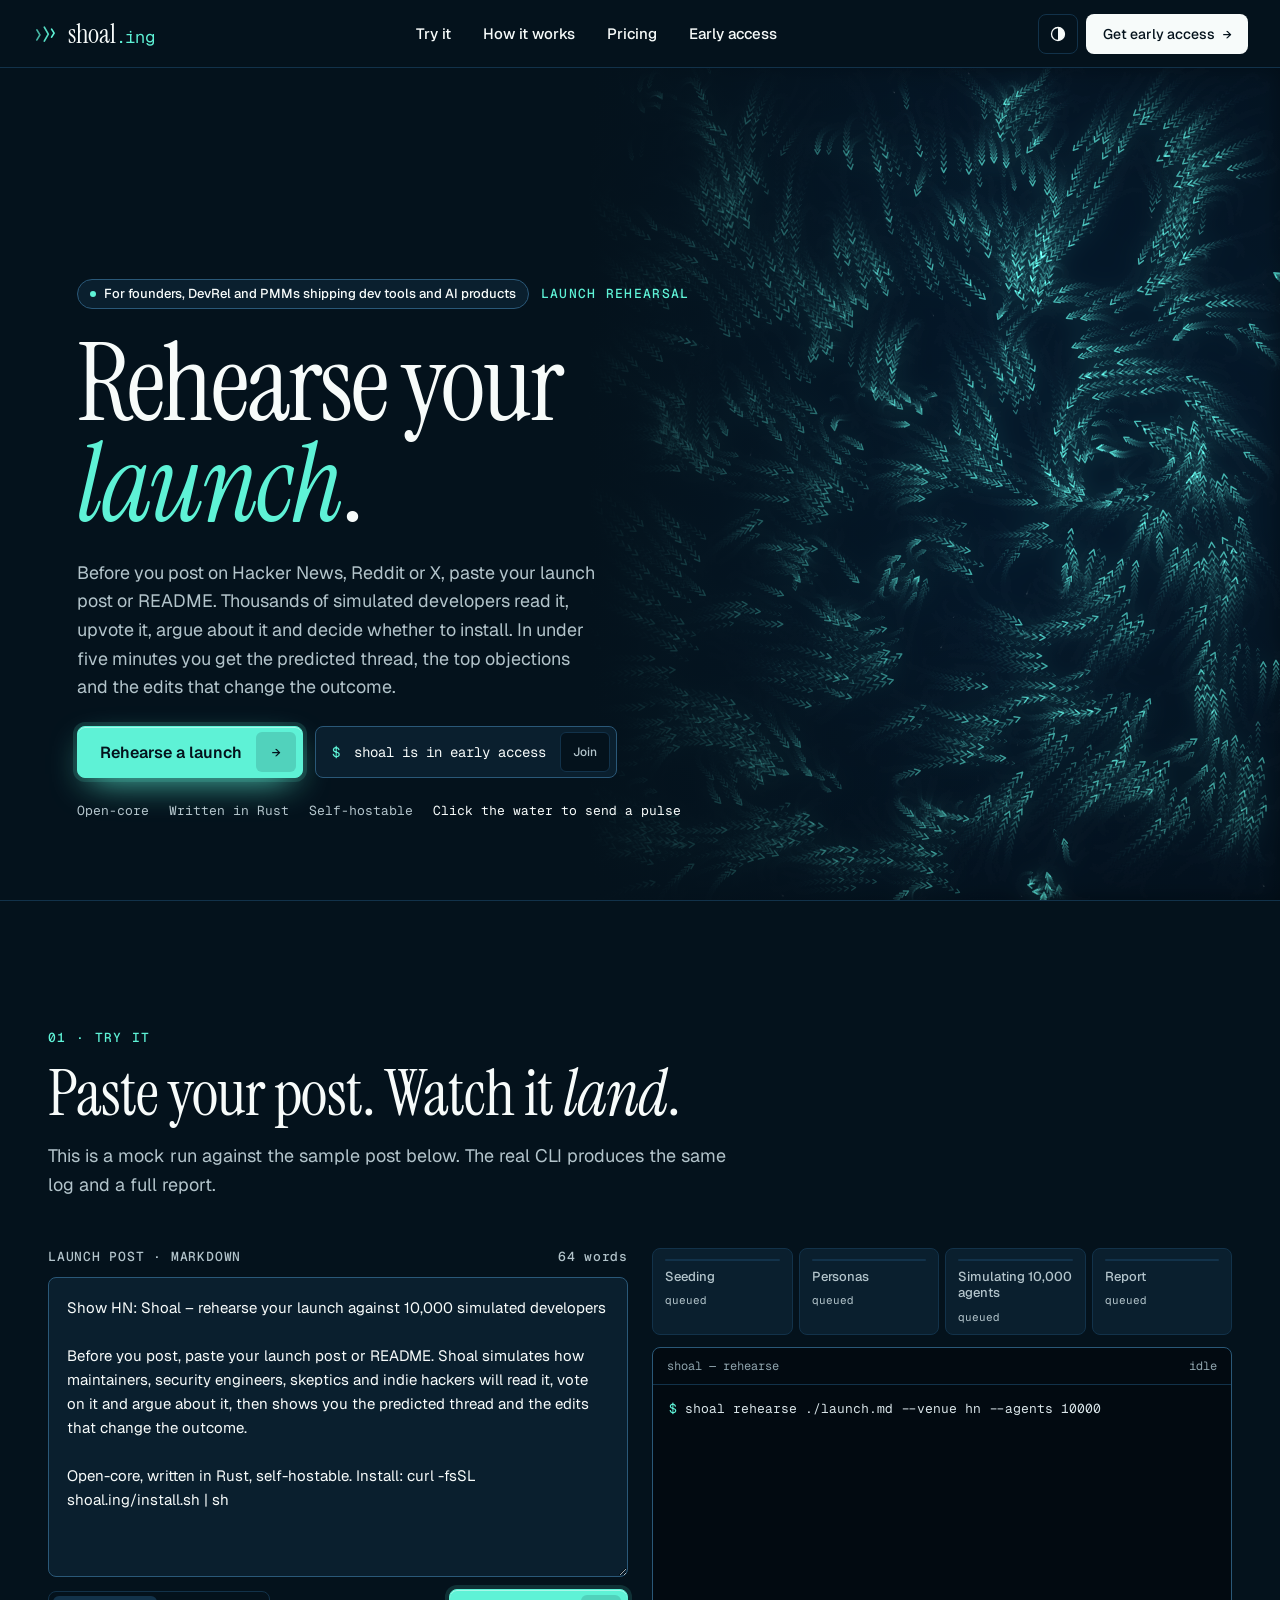
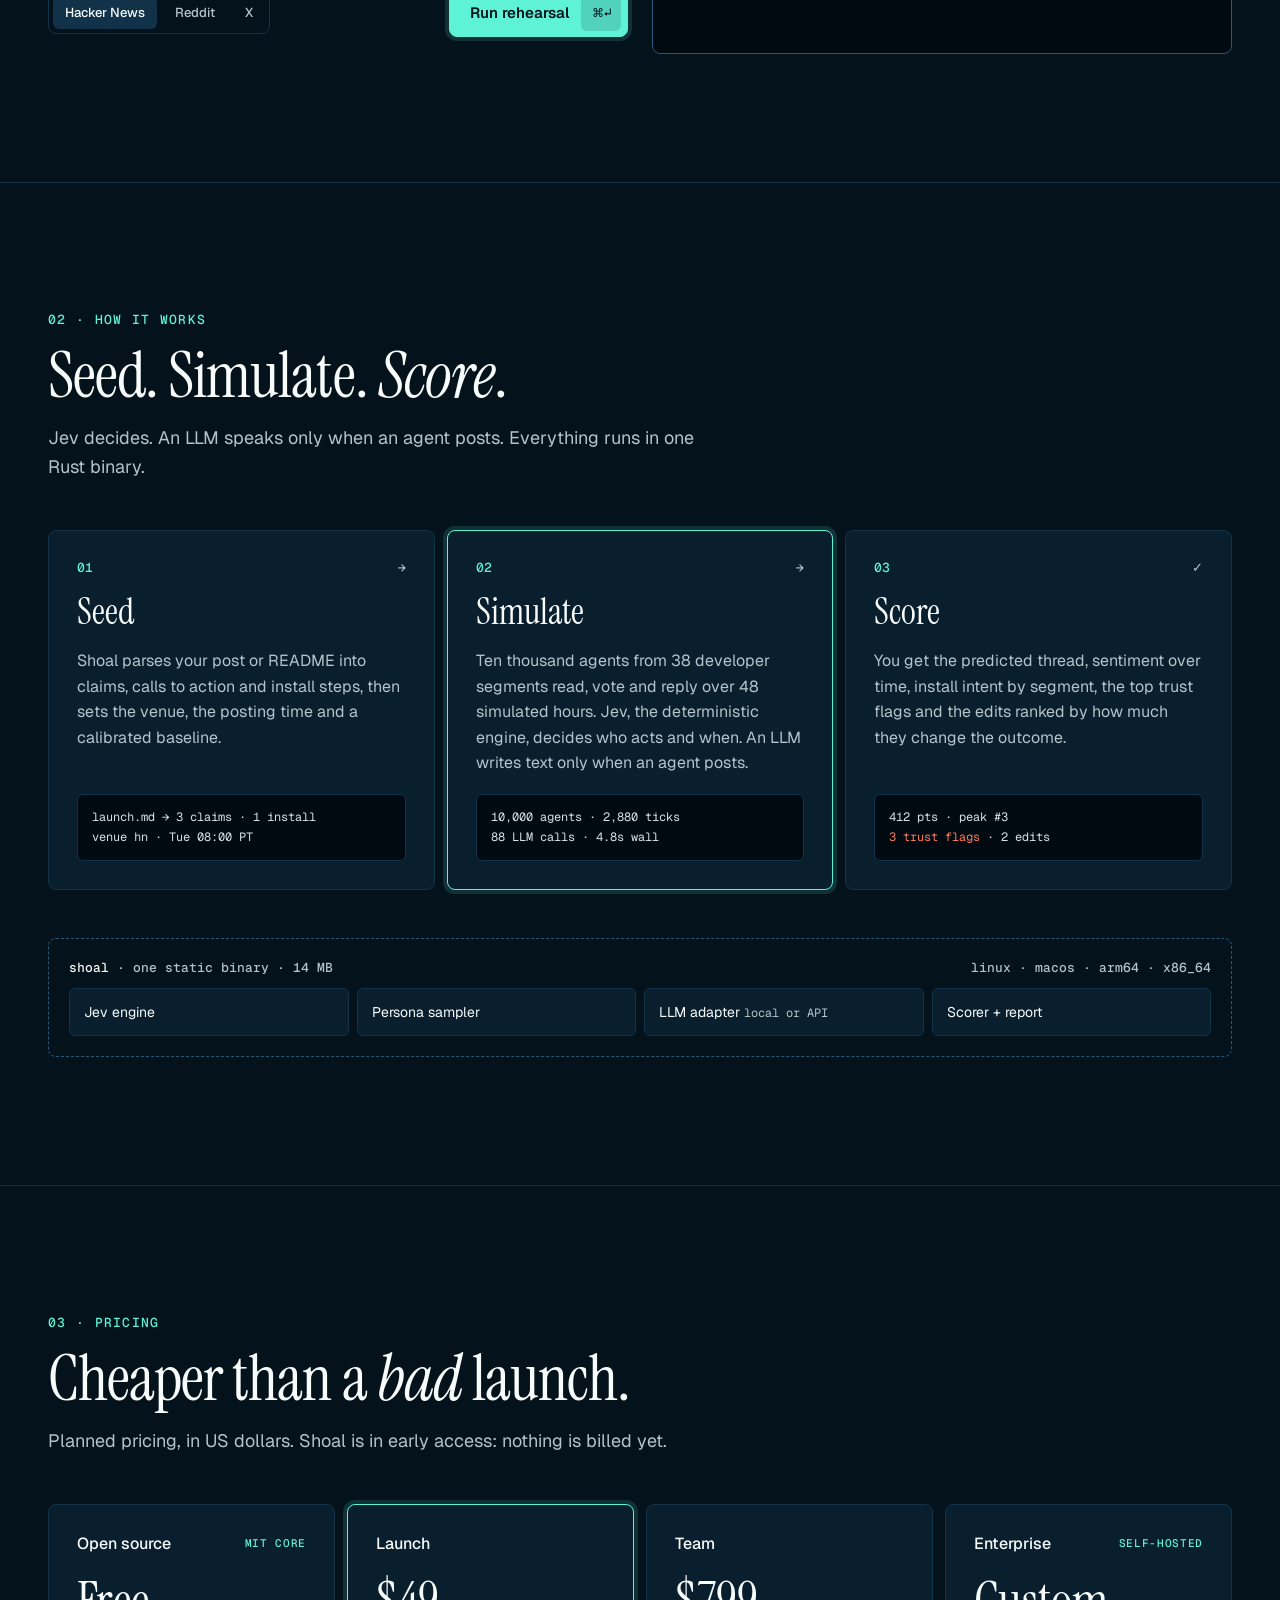
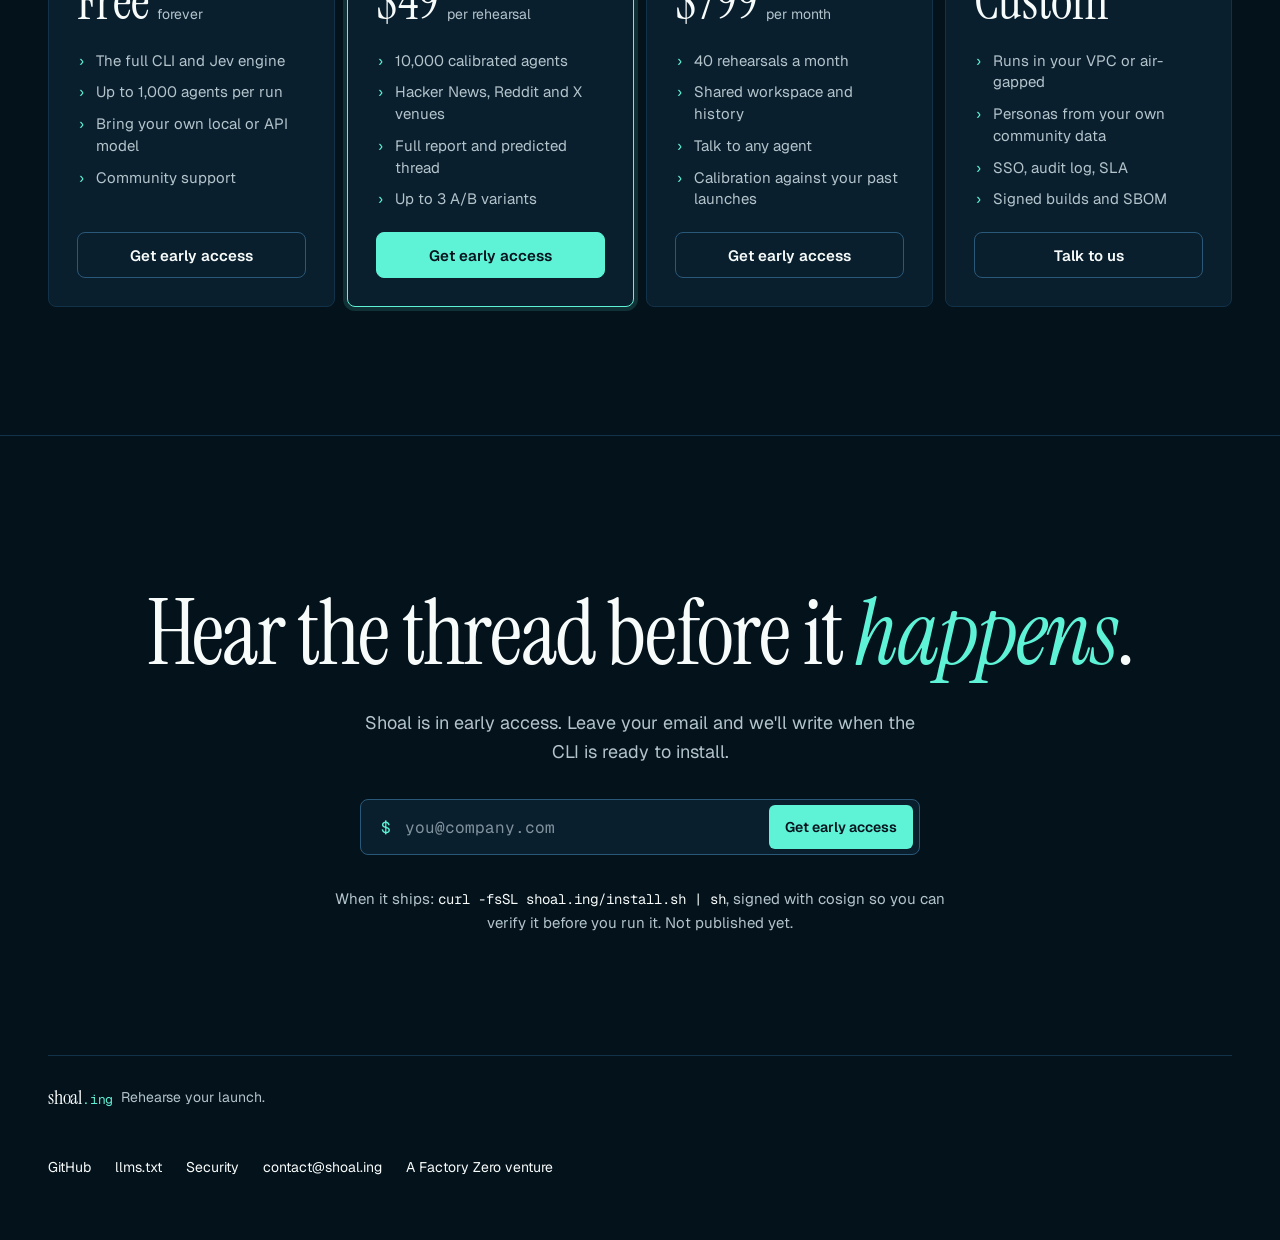
==== index.html @ 8151da30 "shoal.ing landing site from Claude Design Static port of "Shoal Landing.dc.html": the canvas shoal h" ====
<!DOCTYPE html>
<html lang="en" class="no-js">
<head>
<meta charset="utf-8">
<meta name="viewport" content="width=device-width, initial-scale=1">

<title>Shoal · Rehearse your launch</title>
<meta name="description" content="Before you post on Hacker News, Reddit or X, paste your launch post or README. Thousands of simulated developers read it, vote on it and argue about it. You get the predicted thread, the top objections and the edits that change the outcome. Open-core, written in Rust, self-hostable. In early access.">
<link rel="canonical" href="https://shoal.ing/">
<meta name="robots" content="index, follow, max-image-preview:large, max-snippet:-1, max-video-preview:-1">
<meta name="theme-color" content="#04121C">
<meta name="color-scheme" content="dark light">

<meta property="og:type" content="website">
<meta property="og:site_name" content="Shoal">
<meta property="og:locale" content="en_US">
<meta property="og:url" content="https://shoal.ing/">
<meta property="og:title" content="Shoal · Rehearse your launch">
<meta property="og:description" content="Paste your launch post. Thousands of simulated developers read it, vote and argue. Get the predicted thread, the top objections and the edits that change the outcome.">
<meta property="og:image" content="https://shoal.ing/assets/og.png">
<meta property="og:image:type" content="image/png">
<meta property="og:image:width" content="1200">
<meta property="og:image:height" content="630">
<meta property="og:image:alt" content="Shoal. Rehearse your launch.">

<meta name="twitter:card" content="summary_large_image">
<meta name="twitter:title" content="Shoal · Rehearse your launch">
<meta name="twitter:description" content="Paste your launch post. Thousands of simulated developers read it, vote and argue. Get the predicted thread, the top objections and the edits that change the outcome.">
<meta name="twitter:image" content="https://shoal.ing/assets/og.png">
<meta name="twitter:image:alt" content="Shoal. Rehearse your launch.">

<link rel="icon" href="/assets/favicon.svg" type="image/svg+xml">
<link rel="apple-touch-icon" href="/assets/apple-touch-icon.png">
<link rel="manifest" href="/site.webmanifest">
<link rel="alternate" type="text/plain" href="/llms.txt" title="llms.txt">

<link rel="preconnect" href="https://fonts.googleapis.com">
<link rel="preconnect" href="https://fonts.gstatic.com" crossorigin>
<link href="https://fonts.googleapis.com/css2?family=Geist:wght@300;400;500;600&family=Geist+Mono:wght@400;500&family=Instrument+Serif:ital@0;1&display=swap" rel="stylesheet">
<link rel="stylesheet" href="/assets/shoal.css">
<script>
  (function (d) {
    d.classList.replace('no-js', 'js');
    try { var t = localStorage.getItem('shoal-theme'); if (t === 'light' || t === 'dark') d.setAttribute('data-theme', t); } catch (e) {}
  })(document.documentElement);
</script>

<script type="application/ld+json">
{
  "@context": "https://schema.org",
  "@graph": [
    {
      "@type": "Organization",
      "@id": "https://shoal.ing/#organization",
      "name": "Shoal",
      "url": "https://shoal.ing/",
      "description": "Shoal rehearses software launches against thousands of simulated developers before they are posted.",
      "slogan": "Rehearse your launch.",
      "email": "contact@shoal.ing",
      "logo": {
        "@type": "ImageObject",
        "url": "https://shoal.ing/assets/icon-512.png",
        "width": 512,
        "height": 512
      },
      "image": "https://shoal.ing/assets/og.png",
      "sameAs": ["https://github.com/shoal-ing"],
      "parentOrganization": {
        "@type": "Organization",
        "name": "Factory Zero",
        "url": "https://factory0.ventures/"
      }
    },
    {
      "@type": "WebSite",
      "@id": "https://shoal.ing/#website",
      "url": "https://shoal.ing/",
      "name": "Shoal",
      "inLanguage": "en",
      "publisher": { "@id": "https://shoal.ing/#organization" }
    },
    {
      "@type": "SoftwareApplication",
      "@id": "https://shoal.ing/#app",
      "name": "Shoal",
      "url": "https://shoal.ing/",
      "applicationCategory": "DeveloperApplication",
      "applicationSubCategory": "Launch rehearsal and audience simulation",
      "operatingSystem": "Linux, macOS (arm64, x86_64)",
      "description": "A launch rehearsal tool for founders, DevRel and product marketers shipping developer tools and AI products. Paste a launch post or README; ten thousand simulated developers from 38 segments read it, vote and reply over 48 simulated hours on Hacker News, Reddit or X. The report gives the predicted thread, sentiment over time, install intent by segment, trust flags and edits ranked by how much they change the outcome. Open-core, written in Rust, self-hostable. In early access.",
      "featureList": [
        "Simulated Hacker News, Reddit and X threads",
        "10,000 calibrated agents from 38 developer segments",
        "Jev, a deterministic engine that decides who acts and when",
        "An LLM writes text only when an agent posts; local model or API",
        "Predicted thread, sentiment over time and install intent by segment",
        "Top trust flags and edits ranked by impact",
        "One static Rust binary, self-hostable"
      ],
      "offers": [
        { "@type": "Offer", "name": "Open source", "price": "0", "priceCurrency": "USD", "availability": "https://schema.org/PreOrder" },
        { "@type": "Offer", "name": "Launch (per rehearsal)", "price": "49", "priceCurrency": "USD", "availability": "https://schema.org/PreOrder" },
        { "@type": "Offer", "name": "Team (per month)", "price": "799", "priceCurrency": "USD", "availability": "https://schema.org/PreOrder" }
      ],
      "publisher": { "@id": "https://shoal.ing/#organization" }
    }
  ]
}
</script>
</head>
<body>
<a class="skip" href="#main">Skip to content</a>

<nav class="nav" aria-label="Primary">
  <a class="brand" href="#top" aria-label="shoal.ing home" data-logo>
    <svg class="mark" width="26" height="24" viewBox="-1 0 26 24" fill="none" stroke-width="1.7" stroke-linecap="round" stroke-linejoin="round" aria-hidden="true"><path data-fish d="M3 7l3 5-3 5"/><path data-fish d="M10 5l4 7-4 7"/><path data-fish d="M18 8l2.5 4-2.5 4"/></svg>
    <span class="word">shoal<span>.ing</span></span>
  </a>
  <div class="nav__links">
    <a href="#run">Try it</a>
    <a href="#how">How it works</a>
    <a href="#pricing">Pricing</a>
    <a href="#access">Early access</a>
  </div>
  <div class="nav__end">
    <button class="iconbtn js-only" type="button" aria-label="Toggle dark and light mode" data-theme-toggle>
      <svg width="16" height="16" viewBox="0 0 16 16" aria-hidden="true"><circle cx="8" cy="8" r="6.5" fill="none" stroke="currentColor" stroke-width="1.3"/><path d="M8 1.5a6.5 6.5 0 0 1 0 13z" fill="currentColor"/></svg>
    </button>
    <a class="btn btn--fg nav__cta" href="#access">Get early access <span class="mono">→</span></a>
    <button class="iconbtn iconbtn--menu js-only" type="button" aria-label="Menu" aria-expanded="false" aria-controls="menu" data-menu-toggle><span></span><span></span></button>
  </div>
  <div class="menu" id="menu" hidden data-menu>
    <a href="#run">Try it</a>
    <a href="#how">How it works</a>
    <a href="#pricing">Pricing</a>
    <a href="#access">Early access</a>
  </div>
</nav>

<main id="main">
<!-- ====================================================================== hero -->
<header class="hero" id="top" data-hero>
  <canvas class="hero__cv" aria-hidden="true" data-cv></canvas>
  <canvas class="hero__glow" aria-hidden="true" data-glow></canvas>
  <div class="hero__vig" aria-hidden="true"></div>
  <div class="hero__fade" aria-hidden="true"></div>
  <div class="hero__cards" aria-live="polite" data-cards></div>
  <div class="hero__inner">
    <div class="hero__tags">
      <span class="chip"><i class="chip__dot"></i>For founders, DevRel and PMMs shipping dev tools and AI products</span>
      <span class="kick" data-status>LAUNCH REHEARSAL</span>
    </div>
    <h1 class="hero__h">
      <span data-idle>Rehearse your <em>launch</em>.</span>
      <span data-on hidden><span class="tnum" data-count>0</span> points<br>on <em>Hacker News</em>.</span>
    </h1>
    <p class="hero__lede">Before you post on Hacker News, Reddit or X, paste your launch post or README. Thousands of simulated developers read it, upvote it, argue about it and decide whether to install. In under five minutes you get the predicted thread, the top objections and the edits that change the outcome.</p>
    <div class="hero__cta">
      <a class="btn btn--bio btn--lg" href="#run" data-hero-toggle><span data-hero-label>Rehearse a launch</span><span class="btn__key" data-hero-icon>→</span></a>
      <a class="btn btn--code btn--lg" href="#access"><span class="bio">$</span>shoal is in early access<span class="btn__tag">Join</span></a>
    </div>
    <div class="hero__meta"><span>Open-core</span><span>Written in Rust</span><span>Self-hostable</span><span class="hero__hint js-only">Click the water to send a pulse</span></div>
  </div>
</header>

<!-- ==================================================================== 01 try -->
<section class="sec" id="run" aria-labelledby="run-h">
  <div class="wrap">
    <div class="sec__head">
      <p class="kick">01 · TRY IT</p>
      <h2 class="h2" id="run-h">Paste your post. Watch it <em>land</em>.</h2>
      <p class="lede">This is a mock run against the sample post below. The real CLI produces the same log and a full report.</p>
    </div>
    <div class="run">
      <div class="run__col">
        <label class="run__label" for="post"><span>LAUNCH POST · MARKDOWN</span><span><span data-words>64</span> words</span></label>
        <textarea class="run__post" id="post" spellcheck="false" data-post>Show HN: Shoal – rehearse your launch against 10,000 simulated developers

Before you post, paste your launch post or README. Shoal simulates how maintainers, security engineers, skeptics and indie hackers will read it, vote on it and argue about it, then shows you the predicted thread and the edits that change the outcome.

Open-core, written in Rust, self-hostable. Install: curl -fsSL shoal.ing/install.sh | sh</textarea>
        <div class="run__bar">
          <div class="venues" aria-label="Venues"><span class="is-on">Hacker News</span><span>Reddit</span><span>X</span></div>
          <button class="btn btn--bio js-only" type="button" data-run><span data-run-label>Run rehearsal</span><span class="btn__key btn__key--sm">⌘↵</span></button>
        </div>
      </div>
      <div class="run__col">
        <ol class="steps" data-steps>
          <li class="step is-done"><i></i><b>Seeding</b><span>done</span></li>
          <li class="step is-done"><i></i><b>Personas</b><span>done</span></li>
          <li class="step is-done"><i></i><b>Simulating 10,000 agents</b><span>done</span></li>
          <li class="step is-done"><i></i><b>Report</b><span>done</span></li>
        </ol>
        <div class="term">
          <div class="term__head"><span>shoal — rehearse</span><span data-elapsed>06.70s</span></div>
          <div class="term__body" data-term>
            <div><span class="bio">$</span> shoal rehearse ./launch.md --venue hn --agents 10000</div>
            <div class="log" data-log>
              <div class="log__l" data-l="0"><span>[00.00]</span><span class="t0">seed</span><span class="k0">parsed <span data-words>64</span> words · 3 claims · 1 install command</span></div>
              <div class="log__l" data-l="0"><span>[00.41]</span><span class="t0">seed</span><span class="k0">venue=hn  time=Tue 08:00 PT  baseline=calibrated-2026-09</span></div>
              <div class="log__l" data-l="1"><span>[01.12]</span><span class="t1">personas</span><span class="k0">sampling 10,000 agents from 38 segments</span></div>
              <div class="log__l" data-l="1"><span>[01.80]</span><span class="t1">personas</span><span class="k0">maintainer 18% · sec_eng 9% · skeptic 14% · indie 21% · other 38%</span></div>
              <div class="log__l" data-l="2"><span>[02.30]</span><span class="t2">sim</span><span class="k0">jev tick 0 → 2,880  (48h at 60s)</span></div>
              <div class="log__l" data-l="2"><span>[03.10]</span><span class="t2">sim</span><span class="k2">sec_eng_0044 posted · llm 212 tok</span></div>
              <div class="log__l" data-l="2"><span>[03.90]</span><span class="t2">sim</span><span class="k1">front page at T+4h · rank #7</span></div>
              <div class="log__l" data-l="2"><span>[04.60]</span><span class="t2">sim</span><span class="k0">1,912 read · 641 upvoted · 88 commented</span></div>
              <div class="log__l" data-l="3"><span>[05.40]</span><span class="t3">score</span><span class="k1">sentiment +0.31 · install intent 14.2%</span></div>
              <div class="log__l" data-l="3"><span>[06.10]</span><span class="t3">score</span><span class="k2">top objection: install script without signature (31% of negatives)</span></div>
              <div class="log__l" data-l="3"><span>[06.70]</span><span class="t3">report</span><span class="k1">written to .shoal/reports/r_7f3a.json  ✓ 4.8s</span></div>
            </div>
          </div>
        </div>
      </div>
    </div>
    <div class="results" data-results>
      <div class="card"><span class="label">PREDICTED POINTS · 24H</span><span class="num">412</span><span class="mono bio">peak rank #3 at T+6h</span></div>
      <div class="card"><span class="label coral">TOP OBJECTION</span><span class="card__text">An install script with no published signature.</span><span class="mono muted">31% of negative comments</span></div>
      <div class="card"><span class="label bio">SUGGESTED EDIT · +64 PTS</span>
        <div class="diff"><span class="coral">- Install: curl … | sh</span><span class="bio">+ Install: curl … | sh (signed, verify →)</span></div>
      </div>
    </div>
  </div>
</section>

<!-- ==================================================================== 02 how -->
<section class="sec" id="how" aria-labelledby="how-h">
  <div class="wrap">
    <div class="sec__head sec__head--wide">
      <p class="kick">02 · HOW IT WORKS</p>
      <h2 class="h2" id="how-h">Seed. Simulate. <em>Score</em>.</h2>
      <p class="lede">Jev decides. An LLM speaks only when an agent posts. Everything runs in one Rust binary.</p>
    </div>
    <ol class="how">
      <li class="card card--lg">
        <div class="how__n"><span class="bio">01</span><span>→</span></div>
        <h3 class="h3">Seed</h3>
        <p>Shoal parses your post or README into claims, calls to action and install steps, then sets the venue, the posting time and a calibrated baseline.</p>
        <div class="readout">launch.md → 3 claims · 1 install<br>venue hn · Tue 08:00 PT</div>
      </li>
      <li class="card card--lg card--hl">
        <div class="how__n"><span class="bio">02</span><span>→</span></div>
        <h3 class="h3">Simulate</h3>
        <p>Ten thousand agents from 38 developer segments read, vote and reply over 48 simulated hours. Jev, the deterministic engine, decides who acts and when. An LLM writes text only when an agent posts.</p>
        <div class="readout">10,000 agents · 2,880 ticks<br>88 LLM calls · 4.8s wall</div>
      </li>
      <li class="card card--lg">
        <div class="how__n"><span class="bio">03</span><span>✓</span></div>
        <h3 class="h3">Score</h3>
        <p>You get the predicted thread, sentiment over time, install intent by segment, the top trust flags and the edits ranked by how much they change the outcome.</p>
        <div class="readout">412 pts · peak #3<br><span class="coral">3 trust flags</span> · 2 edits</div>
      </li>
    </ol>
    <div class="binary">
      <div class="binary__head"><span>shoal <span class="muted">· one static binary · 14 MB</span></span><span class="muted">linux · macos · arm64 · x86_64</span></div>
      <ul class="binary__parts">
        <li>Jev engine</li>
        <li>Persona sampler</li>
        <li>LLM adapter <span class="mono muted">local or API</span></li>
        <li>Scorer + report</li>
      </ul>
    </div>
  </div>
</section>

<!-- ================================================================ 03 pricing -->
<section class="sec" id="pricing" aria-labelledby="pricing-h">
  <div class="wrap">
    <div class="sec__head">
      <p class="kick">03 · PRICING</p>
      <h2 class="h2" id="pricing-h">Cheaper than a <em>bad</em> launch.</h2>
      <p class="lede">Planned pricing, in US dollars. Shoal is in early access: nothing is billed yet.</p>
    </div>
    <div class="plans">
      <div class="card card--plan">
        <div class="plan__top"><span class="plan__name">Open source</span><span class="plan__badge">MIT CORE</span></div>
        <div class="plan__price"><span>Free</span><span>forever</span></div>
        <ul class="plan__items"><li>The full CLI and Jev engine</li><li>Up to 1,000 agents per run</li><li>Bring your own local or API model</li><li>Community support</li></ul>
        <a class="btn btn--plan" href="#access">Get early access</a>
      </div>
      <div class="card card--plan card--hl">
        <div class="plan__top"><span class="plan__name">Launch</span><span class="plan__badge"></span></div>
        <div class="plan__price"><span>$49</span><span>per rehearsal</span></div>
        <ul class="plan__items"><li>10,000 calibrated agents</li><li>Hacker News, Reddit and X venues</li><li>Full report and predicted thread</li><li>Up to 3 A/B variants</li></ul>
        <a class="btn btn--plan btn--plan-hl" href="#access">Get early access</a>
      </div>
      <div class="card card--plan">
        <div class="plan__top"><span class="plan__name">Team</span><span class="plan__badge"></span></div>
        <div class="plan__price"><span>$799</span><span>per month</span></div>
        <ul class="plan__items"><li>40 rehearsals a month</li><li>Shared workspace and history</li><li>Talk to any agent</li><li>Calibration against your past launches</li></ul>
        <a class="btn btn--plan" href="#access">Get early access</a>
      </div>
      <div class="card card--plan">
        <div class="plan__top"><span class="plan__name">Enterprise</span><span class="plan__badge">SELF-HOSTED</span></div>
        <div class="plan__price"><span>Custom</span><span></span></div>
        <ul class="plan__items"><li>Runs in your VPC or air-gapped</li><li>Personas from your own community data</li><li>SSO, audit log, SLA</li><li>Signed builds and SBOM</li></ul>
        <a class="btn btn--plan" href="mailto:contact@shoal.ing?subject=Shoal%20Enterprise">Talk to us</a>
      </div>
    </div>
  </div>
</section>

<!-- ================================================================ 04 access -->
<section class="sec sec--end" id="access" aria-labelledby="access-h">
  <div class="wrap end">
    <h2 class="end__h" id="access-h">Hear the thread before it <em>happens</em>.</h2>
    <p class="lede lede--center">Shoal is in early access. Leave your email and we'll write when the CLI is ready to install.</p>
    <form class="signup" action="mailto:contact@shoal.ing" method="post" enctype="text/plain" novalidate aria-label="Early access sign-up" data-form>
      <label class="sr" for="f-email">Email</label>
      <span class="bio mono signup__prompt" aria-hidden="true">$</span>
      <input id="f-email" name="email" type="email" inputmode="email" autocomplete="email" placeholder="you@company.com" required aria-describedby="e-email">
      <button class="signup__go" type="submit"><span data-submit-label>Get early access</span></button>
    </form>
    <p class="signup__err" id="e-email" role="alert" hidden data-form-err></p>
    <div class="signup__done" role="status" hidden data-done>
      <p class="kick">YOU'RE ON THE LIST</p>
      <p>We'll email <span data-done-email></span> when Shoal is ready to install.</p>
    </div>
    <noscript><p class="muted">Or email <a class="ul" href="mailto:contact@shoal.ing?subject=Shoal%20early%20access">contact@shoal.ing</a>.</p></noscript>
    <p class="end__note">When it ships: <span class="mono fg">curl -fsSL shoal.ing/install.sh | sh</span>, signed with cosign so you can verify it before you run it. Not published yet.</p>
  </div>
  <footer class="foot wrap">
    <span class="foot__brand"><span class="word word--sm">shoal<span>.ing</span></span>Rehearse your launch.</span>
    <div class="foot__links">
      <a href="https://github.com/shoal-ing">GitHub</a>
      <a href="/llms.txt">llms.txt</a>
      <a href="/.well-known/security.txt">Security</a>
      <a href="mailto:contact@shoal.ing">contact@shoal.ing</a>
      <a href="https://factory0.ventures/">A Factory Zero venture</a>
    </div>
  </footer>
</section>
</main>

<script src="/assets/shoal.js" defer></script>
</body>
</html>
---- assets/shoal.css ----
/* Shoal. The whole design system: tokens, then the shell, then one block per
   section in page order. Ported from the Claude Design canvas
   "Shoal Landing.dc.html", where every value below was an inline style and the
   palette lived in the script (PAL, at temperature 0).

   Dark is the default theme; [data-theme="light"] on <html> switches to the
   design's light palette (the toggle in the nav, remembered in localStorage).

   With the script blocked (<html class="no-js">) or with prefers-reduced-motion
   (shoal.js adds .static), the page is in static mode: the hero water is still,
   the mock run shows its whole log and report, and the sign-up form falls back
   to a mailto. Every section reads the same either way. */

:root {
  --bg: #04121C;
  --surface: #0A1F2E;
  --surface2: #12324A;
  --line: #12324A;
  --line2: #2A5878;
  --term: #020A11;
  --tfg: #D8E4E8;
  --tmuted: #8FA4AD;
  --fg: #F7FBFA;
  --muted: #B3C4CB;
  --bio: #5EF2D6;
  --coral: #FF7A59;
  --plank: #F5C84C;
  --onbio: #04121C;
  --vig: rgba(0, 0, 0, .4);
  --bioring: rgba(94, 242, 214, .14);
  --serif: "Instrument Serif", Georgia, serif;
  --sans: "Geist", system-ui, -apple-system, "Segoe UI", sans-serif;
  --mono: "Geist Mono", ui-monospace, SFMono-Regular, Menlo, Consolas, monospace;
  --gutter: clamp(16px, 4vw, 48px);
  color-scheme: dark;
}

:root[data-theme="light"] {
  --bg: #EDE6D6;
  --surface: #F6F1E6;
  --surface2: #E2D9C5;
  --line: #D2C7B1;
  --line2: #A99C82;
  --term: #04121C;
  --tfg: #D8E4E8;
  --tmuted: #8FA4AD;
  --fg: #04121C;
  --muted: #33474F;
  --bio: #0B7566;
  --coral: #B23A18;
  --plank: #7F5C00;
  --onbio: #F7FBFA;
  --vig: rgba(90, 70, 30, .08);
  --bioring: rgba(11, 117, 102, .14);
  color-scheme: light;
}

/* ------------------------------------------------------------------ shell */
*, *::before, *::after { box-sizing: border-box; }
html { scroll-behavior: smooth; -webkit-text-size-adjust: 100%; scroll-padding-top: 68px; }
body { margin: 0; background: var(--bg); color: var(--fg); font-family: var(--sans); -webkit-font-smoothing: antialiased; text-rendering: optimizeLegibility; }
/* clip, not hidden: hidden would make these scroll containers and break position: sticky. */
main, .nav { overflow-x: clip; }
a { color: var(--fg); text-decoration: none; }
a:hover { color: var(--bio); }
em { font-style: italic; }
h1, h2, h3, p, ol, ul { margin: 0; }
ol, ul { padding: 0; list-style: none; }
button, input, textarea { font: inherit; color: inherit; }
::selection { background: var(--bio); color: var(--onbio); }
textarea:focus-visible, input:focus-visible, button:focus-visible, a:focus-visible { outline: 2px solid var(--bio); outline-offset: 3px; }
[hidden] { display: none !important; }
.no-js .js-only { display: none !important; }
.sr { position: absolute; width: 1px; height: 1px; overflow: hidden; clip: rect(0 0 0 0); white-space: nowrap; }
.skip { position: absolute; left: 12px; top: -60px; z-index: 300; background: var(--fg); color: var(--bg); padding: 10px 14px; border-radius: 8px; }
.skip:focus { top: 12px; color: var(--bg); }

.mono { font-family: var(--mono); }
.bio { color: var(--bio); }
.coral { color: var(--coral); }
.muted { color: var(--muted); }
.fg { color: var(--fg); }
.tnum { font-variant-numeric: tabular-nums; }
.ul { text-decoration: underline; text-underline-offset: 3px; }

.wrap { max-width: 1200px; margin: 0 auto; }
.kick { font: 500 13px var(--mono); letter-spacing: .1em; color: var(--bio); }
.h2 { font: 400 clamp(40px, 5vw, 68px)/1 var(--serif); letter-spacing: -.015em; }
.h3 { font: 400 36px/1 var(--serif); }
.lede { font: 400 18px/1.6 var(--sans); color: var(--muted); text-wrap: pretty; }
.lede--center { max-width: 560px; }
.label { font: 500 12px var(--mono); letter-spacing: .08em; color: var(--muted); }

.word { font: 400 27px var(--serif); color: var(--fg); letter-spacing: -.01em; }
.word > span { font: 400 17px var(--mono); color: var(--bio); }
.word--sm { font-size: 20px; }
.word--sm > span { font-size: 13px; }

/* Buttons */
.btn { display: inline-flex; align-items: center; justify-content: center; gap: 12px; border-radius: 8px; border: 1px solid transparent; cursor: pointer; white-space: nowrap; }
.btn--fg { height: 40px; gap: 8px; padding: 0 16px; background: var(--fg); color: var(--bg); font: 500 14px var(--sans); transition: opacity .2s; }
.btn--fg:hover { opacity: .88; color: var(--bg); }
.btn--bio { height: 48px; padding: 0 6px 0 20px; border-color: var(--bio); background: var(--bio); color: var(--onbio); font: 600 15px var(--sans);
  box-shadow: 0 0 0 4px var(--bioring), inset 0 1px 0 rgba(255, 255, 255, .45); transition: box-shadow .35s ease, transform .35s ease; }
.btn--bio:hover { color: var(--onbio); box-shadow: 0 0 0 7px var(--bioring), 0 14px 40px -14px var(--bio), inset 0 1px 0 rgba(255, 255, 255, .45); }
.btn--lg { height: 52px; font-size: 16px; padding-left: 22px; gap: 14px; }
.btn--lg.btn--bio { box-shadow: 0 0 0 4px var(--bioring), 0 12px 36px -12px var(--bio), inset 0 1px 0 rgba(255, 255, 255, .45); }
.btn--lg.btn--bio:hover { box-shadow: 0 0 0 7px var(--bioring), 0 18px 48px -12px var(--bio), inset 0 1px 0 rgba(255, 255, 255, .45); transform: translateY(-1px); }
.btn__key { height: 40px; min-width: 40px; padding: 0 10px; display: grid; place-items: center; border-radius: 6px; background: rgba(4, 18, 28, .14); font: 500 14px var(--mono); }
.btn__key--sm { height: 36px; font-size: 12px; }
.btn--code { padding: 0 6px 0 16px; border-color: var(--line2); background: var(--surface); color: var(--fg); font: 400 14px var(--mono); transition: border-color .3s; }
.btn--code:hover { color: var(--fg); border-color: var(--bio); }
.btn__tag { height: 40px; padding: 0 12px; display: grid; place-items: center; border-radius: 6px; border: 1px solid var(--line); background: var(--bg); font: 500 12px var(--sans); color: var(--muted); }

.iconbtn { width: 40px; height: 40px; display: grid; place-items: center; border-radius: 8px; border: 1px solid var(--line); background: transparent; color: var(--fg); cursor: pointer; transition: border-color .2s, background .2s; }
.iconbtn:hover { border-color: var(--line2); background: var(--surface); }
.iconbtn--menu { width: 44px; height: 44px; display: none; flex-direction: column; justify-content: center; align-items: center; gap: 5px; }
.iconbtn--menu span { width: 18px; height: 1.5px; background: var(--fg); }

.chip { display: inline-flex; align-items: center; gap: 8px; min-height: 30px; padding: 4px 12px; border-radius: 15px; border: 1px solid var(--line2); background: var(--surface); font: 500 13px var(--sans); color: var(--fg); }
.chip__dot { width: 6px; height: 6px; border-radius: 3px; background: var(--bio); flex-shrink: 0; }

.card { display: flex; flex-direction: column; gap: 10px; padding: 22px; border: 1px solid var(--line); border-radius: 8px; background: var(--surface); }
.card--lg { gap: 18px; padding: 28px; }
.card--hl { border-color: var(--bio); box-shadow: 0 0 0 4px var(--bioring); }

/* ------------------------------------------------------------------ nav */
.nav { position: sticky; top: 0; z-index: 20; height: 68px; display: flex; align-items: center; justify-content: space-between; gap: 16px; padding: 0 clamp(16px, 3vw, 32px); background: var(--bg); border-bottom: 1px solid var(--line); overflow: visible; }
.brand { display: flex; align-items: center; gap: 10px; }
.brand:hover { color: var(--fg); }
.mark { overflow: visible; display: block; }
.mark path { stroke: var(--bio); }
.nav__links { display: flex; align-items: center; gap: 4px; }
.nav__links a { padding: 8px 14px; border-radius: 8px; font: 500 15px var(--sans); }
.nav__links a:hover { background: var(--surface); color: var(--fg); }
.nav__end { display: flex; align-items: center; gap: 8px; }
.menu { position: absolute; top: 68px; left: 0; right: 0; display: flex; flex-direction: column; padding: 12px 16px 24px; background: var(--bg); border-bottom: 1px solid var(--line); }
.menu a { padding: 14px 4px; font: 500 20px var(--sans); border-bottom: 1px solid var(--line); }
.menu a:last-child { border-bottom: 0; }

/* ------------------------------------------------------------------ hero */
.hero { position: relative; height: calc(100vh - 68px); height: calc(100svh - 68px); min-height: 640px; max-height: 900px; overflow: hidden; background: var(--bg); }
.hero canvas { position: absolute; inset: 0; width: 100%; height: 100%; }
.hero__cv { touch-action: pan-y; }
.hero__glow { filter: blur(12px); mix-blend-mode: screen; pointer-events: none; opacity: .54; }
:root[data-theme="light"] .hero__glow { mix-blend-mode: multiply; opacity: .12; }
.hero__vig, .hero__fade { position: absolute; inset: 0; pointer-events: none; }
.hero__vig { background: radial-gradient(ellipse at 65% 40%, transparent 30%, var(--vig) 100%); }
.hero__fade { background: linear-gradient(90deg, var(--bg) 0%, var(--bg) min(46%, 640px), transparent min(78%, 1000px)); }
.hero__cards { position: absolute; inset: 0; pointer-events: none; }
.bubble { position: absolute; width: 340px; max-width: calc(100% - 32px); display: flex; flex-direction: column; gap: 6px; padding: 12px 14px; border: 1px solid var(--line2); border-radius: 8px; background: var(--surface); }
.bubble__head { display: flex; gap: 10px; font: 500 11px var(--mono); letter-spacing: .06em; }
.bubble__head span:last-child { color: var(--muted); }
.bubble__text { font: 400 15px/1.45 var(--sans); color: var(--fg); text-wrap: pretty; }
.hero__inner { position: absolute; left: clamp(16px, 6vw, 96px); right: clamp(16px, 6vw, 96px); bottom: clamp(40px, 9vh, 96px); max-width: 640px; display: flex; flex-direction: column; gap: 24px; pointer-events: none; }
.hero__inner a, .hero__inner button { pointer-events: auto; }
.hero__tags { display: flex; flex-wrap: wrap; align-items: center; gap: 12px; }
.hero__h { font: 400 clamp(56px, 8.4vw, 116px)/.94 var(--serif); letter-spacing: -.02em; }
.hero__h em { color: var(--bio); }
.hero__lede { font: 400 clamp(17px, 1.4vw, 20px)/1.6 var(--sans); color: var(--muted); max-width: 520px; text-wrap: pretty; }
.hero__cta { display: flex; flex-wrap: wrap; gap: 12px; align-items: center; }
.hero__meta { display: flex; flex-wrap: wrap; gap: 8px 20px; font: 400 13px var(--mono); color: var(--muted); }
.hero__hint { color: var(--fg); }

/* ------------------------------------------------------------------ sections */
.sec { border-top: 1px solid var(--line); padding: clamp(72px, 10vw, 128px) var(--gutter); }
.sec > .wrap { display: flex; flex-direction: column; gap: 48px; }
.sec__head { display: flex; flex-direction: column; gap: 16px; max-width: 680px; }
.sec__head--wide { max-width: 720px; }

/* 01 try it */
.run { display: grid; grid-template-columns: repeat(auto-fit, minmax(min(100%, 440px), 1fr)); gap: 24px; align-items: start; }
.run__col { display: flex; flex-direction: column; gap: 12px; min-width: 0; }
.run__label { display: flex; justify-content: space-between; font: 500 13px var(--mono); letter-spacing: .06em; color: var(--muted); }
.run__post { height: 300px; resize: vertical; width: 100%; padding: 18px; border-radius: 8px; border: 1px solid var(--line2); background: var(--surface); color: var(--fg); font: 400 15px/1.6 var(--sans); transition: border-color .2s; }
.run__post:focus { border-color: var(--bio); outline: none; box-shadow: 0 0 0 4px var(--bioring); }
.run__bar { display: flex; flex-wrap: wrap; gap: 12px; align-items: center; justify-content: space-between; }
.venues { display: flex; gap: 6px; padding: 4px; border: 1px solid var(--line); border-radius: 8px; font: 500 13px var(--sans); }
.venues span { padding: 8px 12px; border-radius: 6px; color: var(--muted); }
.venues .is-on { background: var(--surface2); color: var(--fg); }
.steps { display: grid; grid-template-columns: repeat(4, minmax(0, 1fr)); gap: 6px; }
.step { display: flex; flex-direction: column; gap: 8px; padding: 10px 12px; border-radius: 8px; border: 1px solid var(--line); background: var(--surface); }
.step i { height: 2px; border-radius: 1px; background: var(--line); }
.step b { font: 500 13px/1.3 var(--sans); color: var(--muted); }
.step span { font: 400 11px var(--mono); color: var(--muted); }
.step.is-done i { background: var(--bio); }
.step.is-done b, .step.is-act b { color: var(--fg); }
.step.is-act { border-color: var(--plank); }
.step.is-act i { background: var(--plank); }
.term { --muted: var(--tmuted); border: 1px solid var(--line2); border-radius: 8px; background: var(--term); overflow: hidden; }
.term__head { display: flex; align-items: center; justify-content: space-between; padding: 10px 14px; border-bottom: 1px solid var(--line); font: 400 12px var(--mono); color: var(--muted); }
:root[data-theme="light"] .term__head { border-color: #12324A; }
.term__body { height: 268px; overflow: auto; padding: 14px 16px; display: flex; flex-direction: column; gap: 5px; font: 400 13px/1.55 var(--mono); color: var(--tfg); }
.log { display: flex; flex-direction: column; gap: 5px; }
.log__l { display: grid; grid-template-columns: 62px 84px minmax(0, 1fr); gap: 8px; }
.log__l > span:first-child { color: var(--muted); }
.t0 { color: var(--tmuted); } .t1 { color: var(--plank); } .t2, .t3 { color: var(--bio); }
.k0 { color: var(--tfg); } .k1 { color: var(--bio); } .k2 { color: var(--coral); }
/* The terminal is always dark, so it keeps the dark accents in the light theme. */
:root[data-theme="light"] .term { --bio: #5EF2D6; --coral: #FF7A59; --plank: #F5C84C; }
.results { display: grid; grid-template-columns: repeat(auto-fit, minmax(min(100%, 260px), 1fr)); gap: 12px; }
.num { font: 400 52px/1 var(--serif); }
.card__text { font: 400 18px/1.45 var(--sans); }
.results .mono { font-size: 13px; }
.diff { display: flex; flex-direction: column; gap: 2px; font: 400 12px/1.6 var(--mono); overflow-x: auto; }
.diff span { white-space: pre; }

/* 02 how it works */
.how { display: grid; grid-template-columns: repeat(auto-fit, minmax(min(100%, 300px), 1fr)); gap: 12px; }
.how__n { display: flex; justify-content: space-between; font: 500 13px var(--mono); color: var(--muted); }
.how p { font: 400 16px/1.6 var(--sans); color: var(--muted); }
.readout { margin-top: auto; padding: 12px 14px; border-radius: 6px; background: var(--term); border: 1px solid var(--line); font: 400 12px/1.7 var(--mono); color: var(--tfg); }
:root[data-theme="light"] .readout { --coral: #FF7A59; }
.binary { display: flex; flex-direction: column; gap: 12px; padding: 20px; border: 1px dashed var(--line2); border-radius: 8px; }
.binary__head { display: flex; flex-wrap: wrap; justify-content: space-between; gap: 8px; font: 500 13px var(--mono); }
.binary__parts { display: grid; grid-template-columns: repeat(auto-fit, minmax(min(100%, 180px), 1fr)); gap: 8px; font: 400 14px var(--sans); }
.binary__parts li { padding: 14px; border: 1px solid var(--line); border-radius: 6px; background: var(--surface); }
.binary__parts .mono { font-size: 12px; }

/* 03 pricing */
.plans { display: grid; grid-template-columns: repeat(auto-fit, minmax(min(100%, 250px), 1fr)); gap: 12px; }
.card--plan { gap: 22px; padding: 28px; }
.plan__top { display: flex; justify-content: space-between; align-items: center; }
.plan__name { font: 500 16px var(--sans); }
.plan__badge { font: 500 11px var(--mono); letter-spacing: .06em; color: var(--bio); }
.plan__price { display: flex; align-items: baseline; gap: 8px; }
.plan__price span:first-child { font: 400 52px/1 var(--serif); }
.plan__price span:last-child { font: 400 14px var(--sans); color: var(--muted); }
.plan__items { display: flex; flex-direction: column; gap: 10px; font: 400 15px/1.45 var(--sans); color: var(--muted); }
.plan__items li { display: flex; gap: 10px; }
.plan__items li::before { content: "›"; color: var(--bio); font-family: var(--mono); }
.btn--plan { margin-top: auto; height: 46px; border-color: var(--line2); background: transparent; color: var(--fg); font: 600 15px var(--sans); transition: opacity .25s; }
.btn--plan:hover { opacity: .86; color: var(--fg); }
.btn--plan-hl { border-color: var(--bio); background: var(--bio); color: var(--onbio); }
.btn--plan-hl:hover { color: var(--onbio); }

/* 04 early access and footer */
.sec--end { padding: clamp(88px, 12vw, 160px) var(--gutter) 64px; }
.sec--end > .end { align-items: center; gap: 32px; text-align: center; }
.end__h { font: 400 clamp(48px, 7vw, 96px)/.98 var(--serif); letter-spacing: -.02em; text-wrap: balance; }
.end__h em { color: var(--bio); }
.signup { width: min(100%, 560px); height: 56px; display: flex; align-items: center; gap: 12px; padding: 0 6px 0 20px; border-radius: 8px; border: 1px solid var(--line2); background: var(--surface); transition: border-color .3s, box-shadow .3s; }
.signup:focus-within { border-color: var(--bio); box-shadow: 0 0 0 4px var(--bioring); }
.signup__prompt { font-size: 16px; }
.signup input { flex: 1; min-width: 0; height: 100%; border: 0; background: transparent; color: var(--fg); font: 400 clamp(14px, 1.6vw, 16px) var(--mono); outline: none; }
.signup input::placeholder { color: var(--muted); opacity: .7; }
.signup input[aria-invalid="true"] { color: var(--coral); }
.signup__go { height: 44px; padding: 0 16px; border: 0; border-radius: 6px; background: var(--bio); color: var(--onbio); font: 600 14px var(--sans); cursor: pointer; white-space: nowrap; transition: opacity .2s; }
.signup__go:hover { opacity: .88; }
.signup__go:disabled { opacity: .6; cursor: progress; }
.signup__err { font: 400 14px/1.5 var(--mono); color: var(--coral); max-width: 560px; }
.signup__err a { color: var(--fg); text-decoration: underline; text-underline-offset: 3px; }
.signup__done { display: flex; flex-direction: column; gap: 8px; align-items: center; padding: 20px 24px; border: 1px solid var(--bio); border-radius: 8px; background: var(--surface); box-shadow: 0 0 0 4px var(--bioring); font: 400 16px/1.5 var(--sans); }
.signup__done [data-done-email] { font-family: var(--mono); color: var(--bio); }
.end__note { max-width: 640px; font: 400 15px/1.6 var(--sans); color: var(--muted); text-wrap: pretty; }
.end__note .mono { font-size: 14px; overflow-wrap: anywhere; }
.foot { margin: 120px auto 0; padding-top: 28px; border-top: 1px solid var(--line); display: flex; flex-wrap: wrap; justify-content: space-between; gap: 20px; font: 400 14px var(--sans); color: var(--muted); }
.foot__brand { display: flex; align-items: center; gap: 8px; }
.foot__links { display: flex; flex-wrap: wrap; gap: 12px 24px; }

/* ------------------------------------------------------------------ narrow */
@media (max-width: 859px) {
  .nav__links, .nav__cta { display: none; }
  .iconbtn--menu { display: flex; }
  .hero__fade { background: linear-gradient(0deg, var(--bg) 0%, var(--bg) 52%, color-mix(in srgb, var(--bg) 70%, transparent) 64%, transparent 84%); }
  .btn--code { font-size: 13px; }
}
@media (max-width: 420px) {
  .hero__h { font-size: 52px; }
  .steps { grid-template-columns: repeat(2, minmax(0, 1fr)); }
  .log__l { grid-template-columns: 58px 70px minmax(0, 1fr); gap: 6px; }
  .signup { padding-left: 14px; }
  .signup__go { padding: 0 12px; }
}

/* ------------------------------------------------------------------ static mode
   With the script blocked or with reduced motion: no transitions, no smooth
   scrolling. Without the script the canvas stays empty, so the hero shows a
   still wash of the palette instead. */
.no-js .hero { background: radial-gradient(ellipse 60% 55% at 72% 40%, color-mix(in srgb, var(--bio) 12%, transparent), transparent 70%), var(--bg); }
@media (prefers-reduced-motion: reduce) {
  html { scroll-behavior: auto; }
  *, *::before, *::after { transition: none !important; animation: none !important; }
}
.static *, .static *::before, .static *::after { transition-duration: .01ms !important; animation-duration: .01ms !important; }

/* ------------------------------------------------------------------ 404 */
.lost { min-height: calc(100vh - 68px); min-height: calc(100svh - 68px); display: grid; place-items: center; border-top: 0; }
.lost__inner { display: flex; flex-direction: column; align-items: center; gap: 32px; text-align: center; }
.lost__term { width: min(100%, 560px); text-align: left; }
.lost__body { height: auto; }
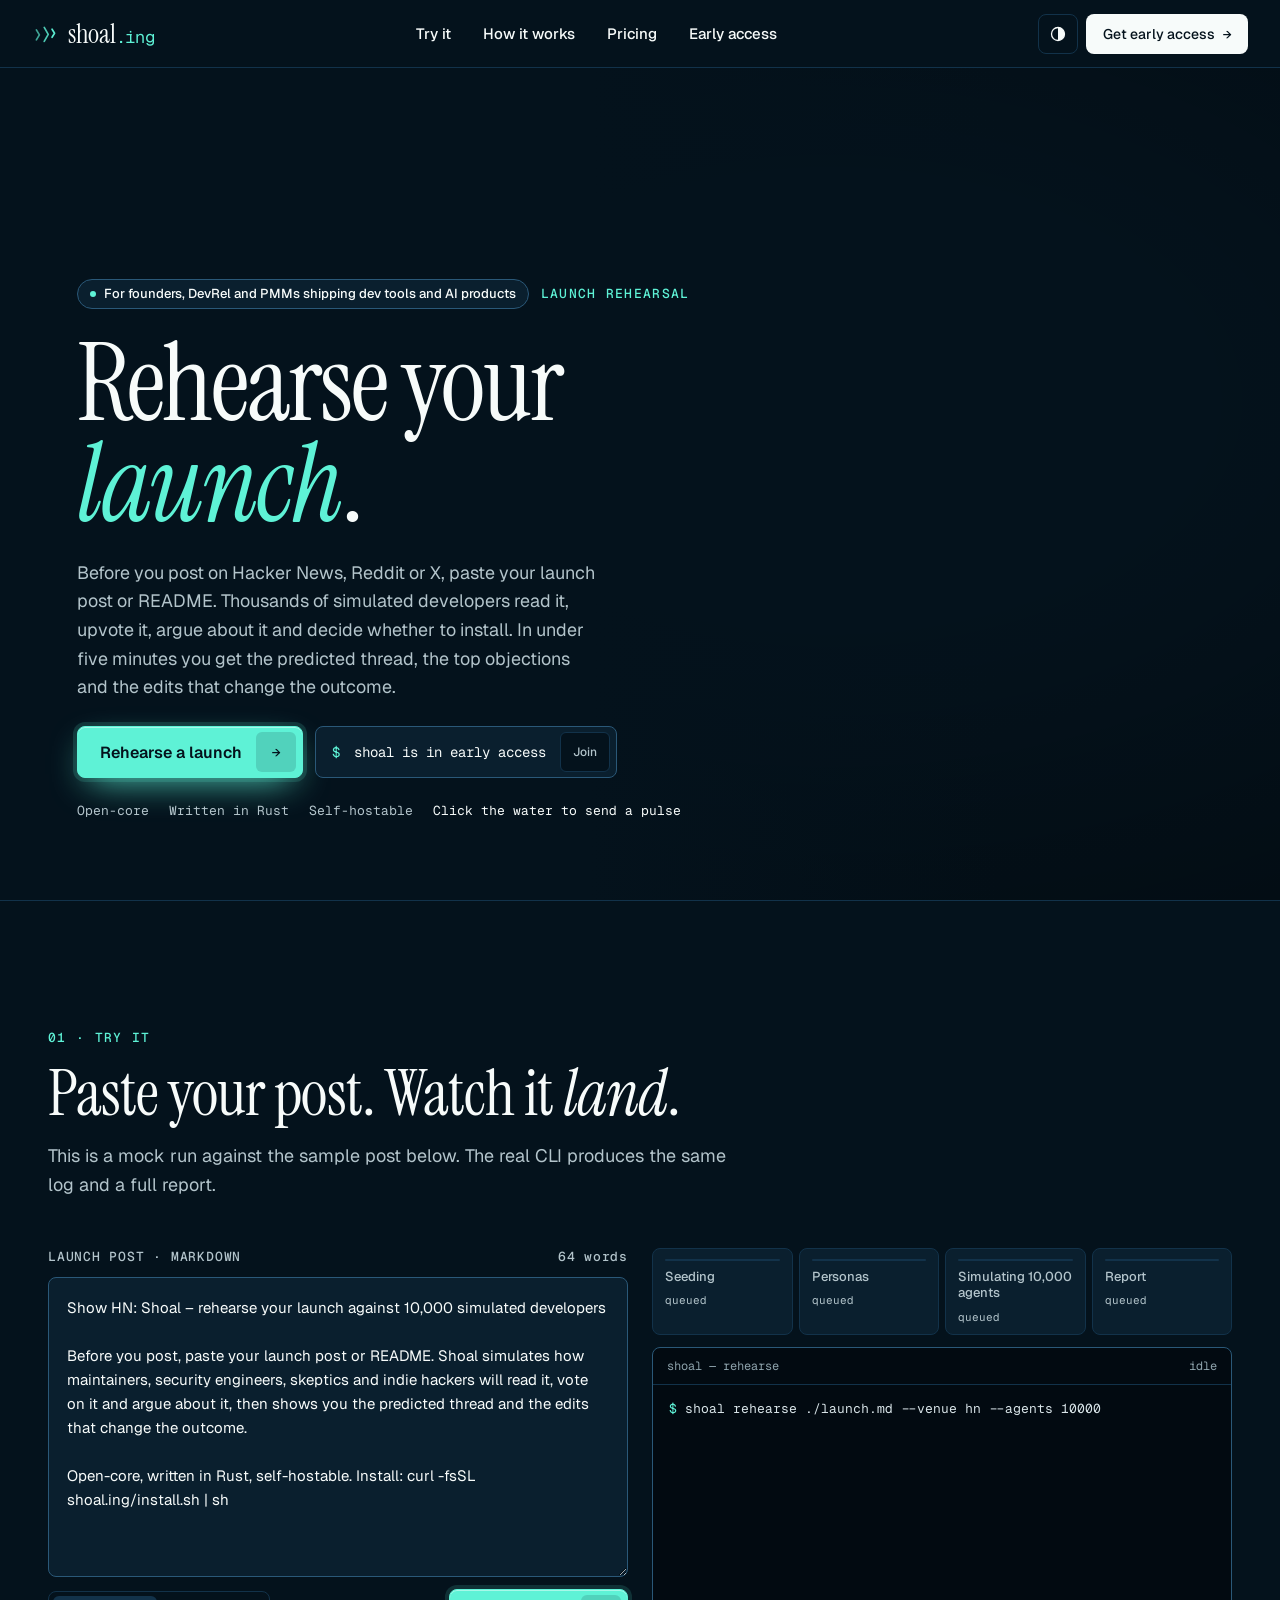
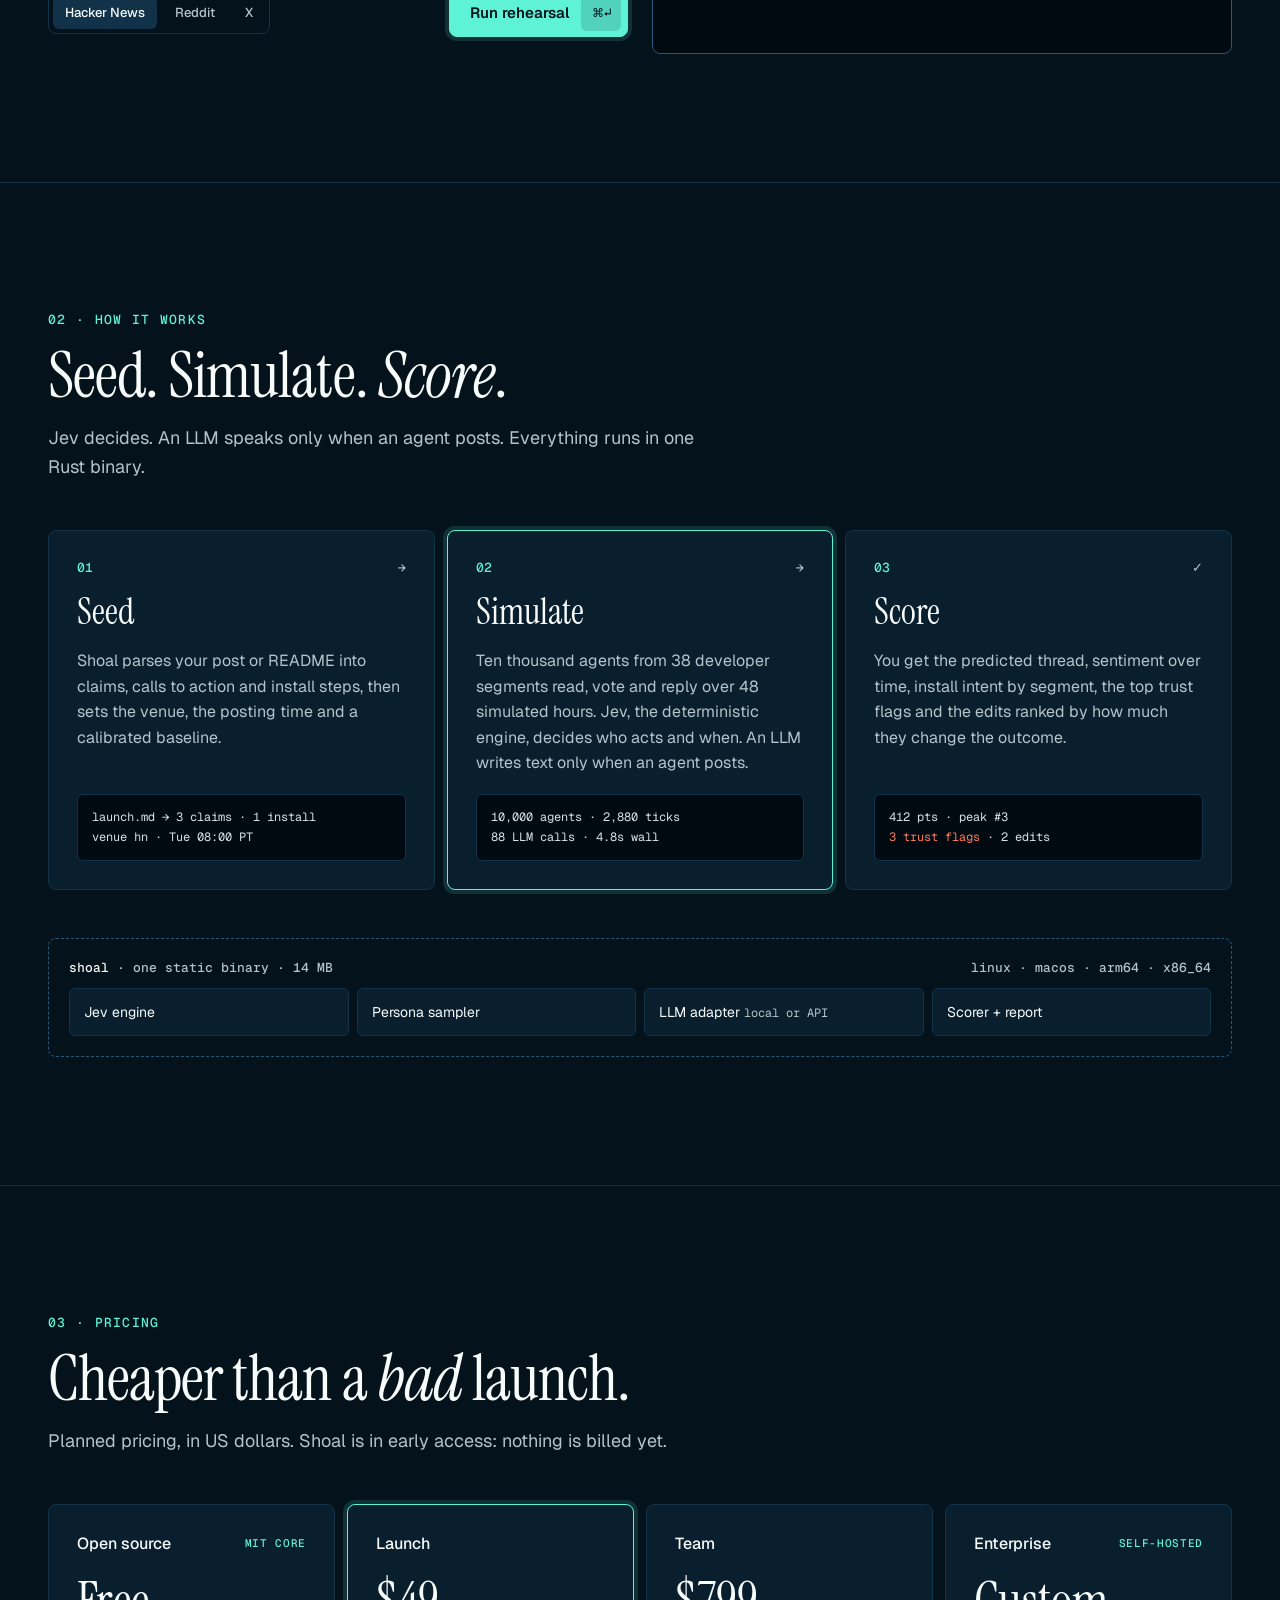
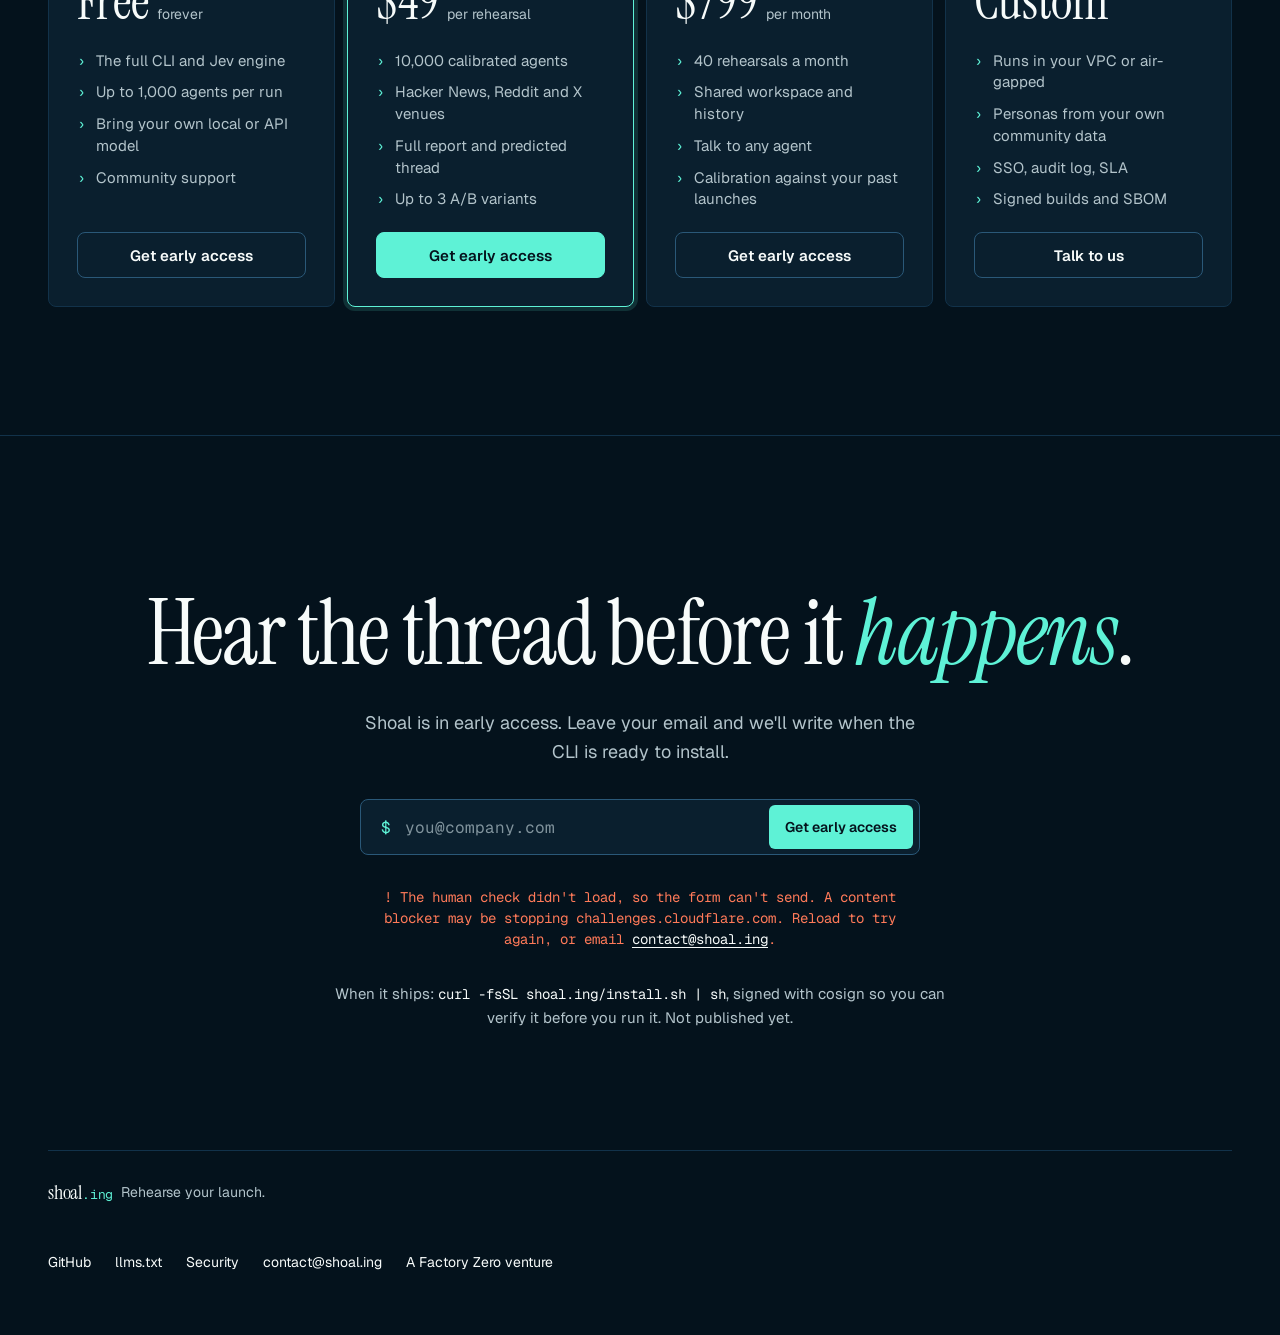
==== commit cd598101: "Add a Cloudflare Turnstile human check to the early-access form The waitlist Worker is moving to cra" ====
--- a/index.html
+++ b/index.html
@@ -310,6 +310,7 @@
       <input id="f-email" name="email" type="email" inputmode="email" autocomplete="email" placeholder="you@company.com" required aria-describedby="e-email">
       <button class="signup__go" type="submit"><span data-submit-label>Get early access</span></button>
     </form>
+    <div class="signup__human" role="group" aria-label="Human check" hidden data-captcha></div>
     <p class="signup__err" id="e-email" role="alert" hidden data-form-err></p>
     <div class="signup__done" role="status" hidden data-done>
       <p class="kick">YOU'RE ON THE LIST</p>
--- a/assets/shoal.css
+++ b/assets/shoal.css
@@ -248,6 +248,8 @@
 .signup__go { height: 44px; padding: 0 16px; border: 0; border-radius: 6px; background: var(--bio); color: var(--onbio); font: 600 14px var(--sans); cursor: pointer; white-space: nowrap; transition: opacity .2s; }
 .signup__go:hover { opacity: .88; }
 .signup__go:disabled { opacity: .6; cursor: progress; }
+.signup__human { width: min(100%, 560px); min-height: 65px; display: flex; justify-content: center; }
+.signup__human > div { width: 100%; }
 .signup__err { font: 400 14px/1.5 var(--mono); color: var(--coral); max-width: 560px; }
 .signup__err a { color: var(--fg); text-decoration: underline; text-underline-offset: 3px; }
 .signup__done { display: flex; flex-direction: column; gap: 8px; align-items: center; padding: 20px 24px; border: 1px solid var(--bio); border-radius: 8px; background: var(--surface); box-shadow: 0 0 0 4px var(--bioring); font: 400 16px/1.5 var(--sans); }
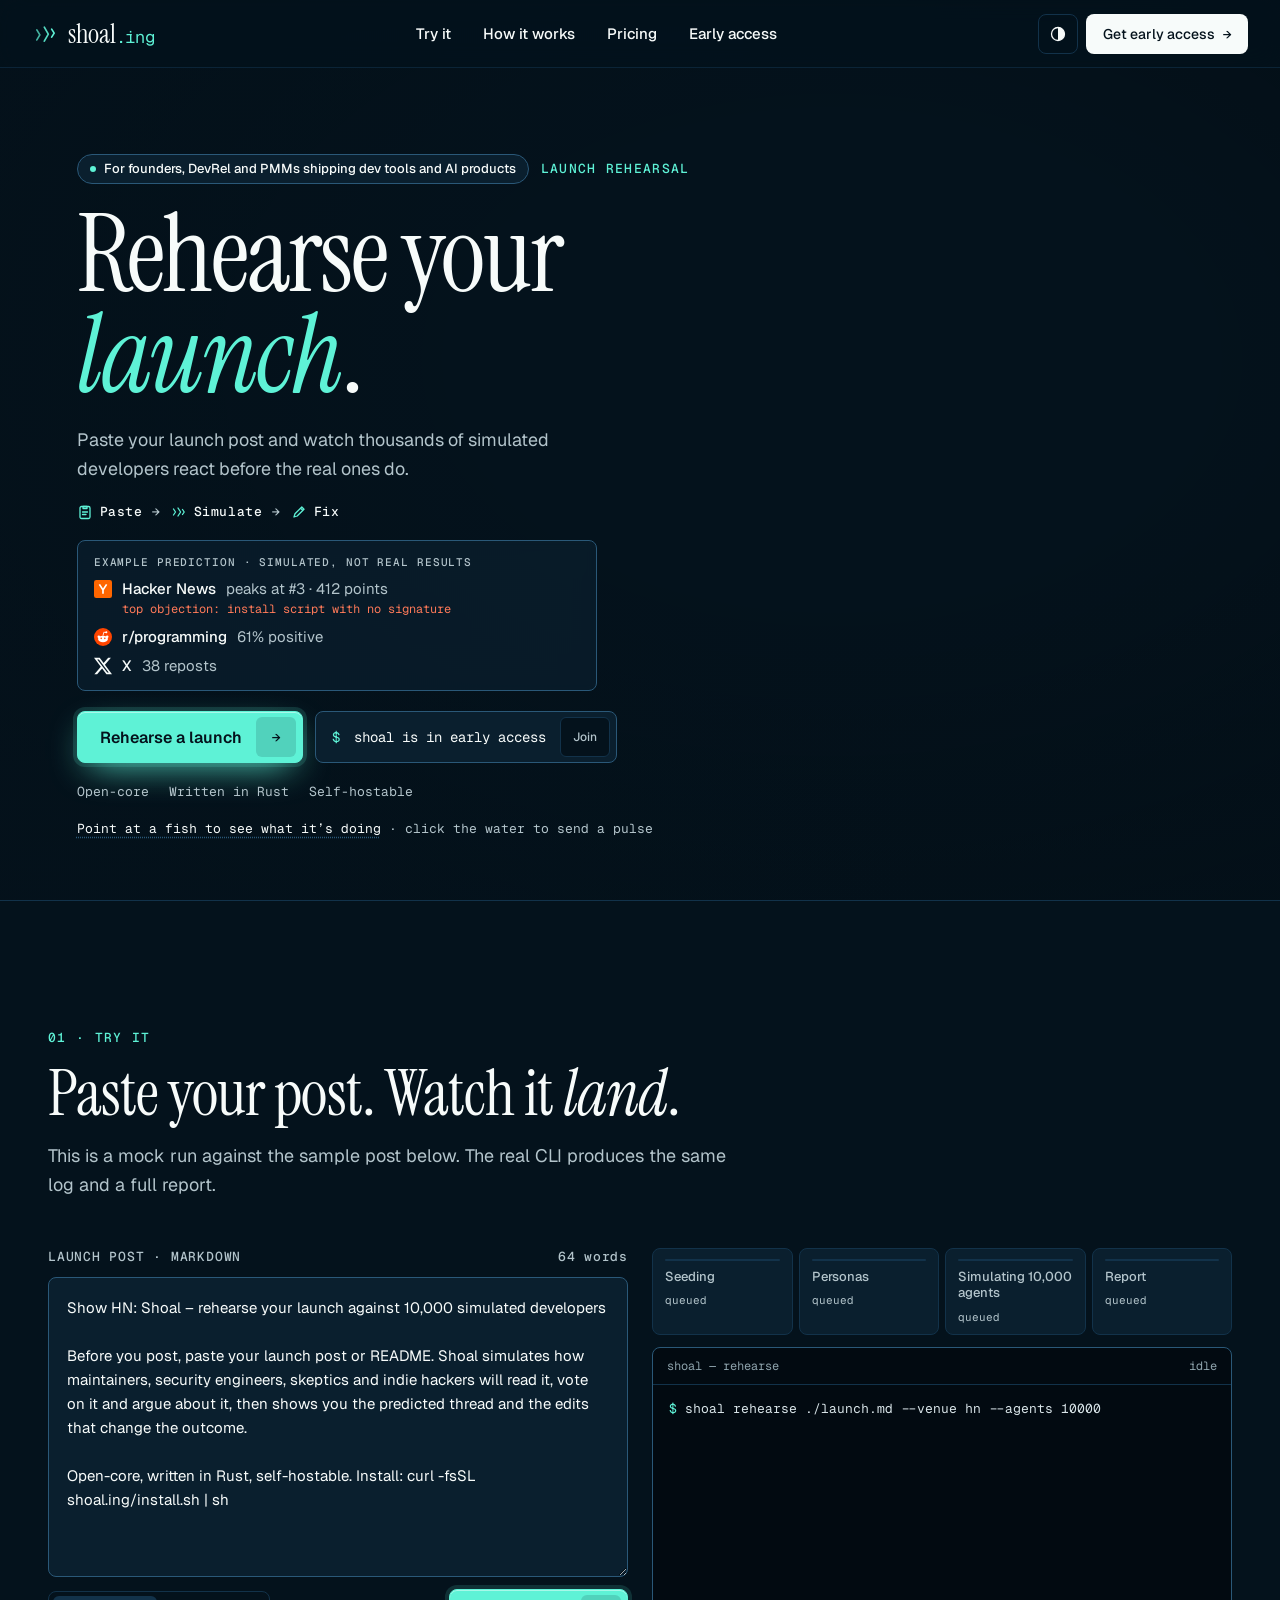
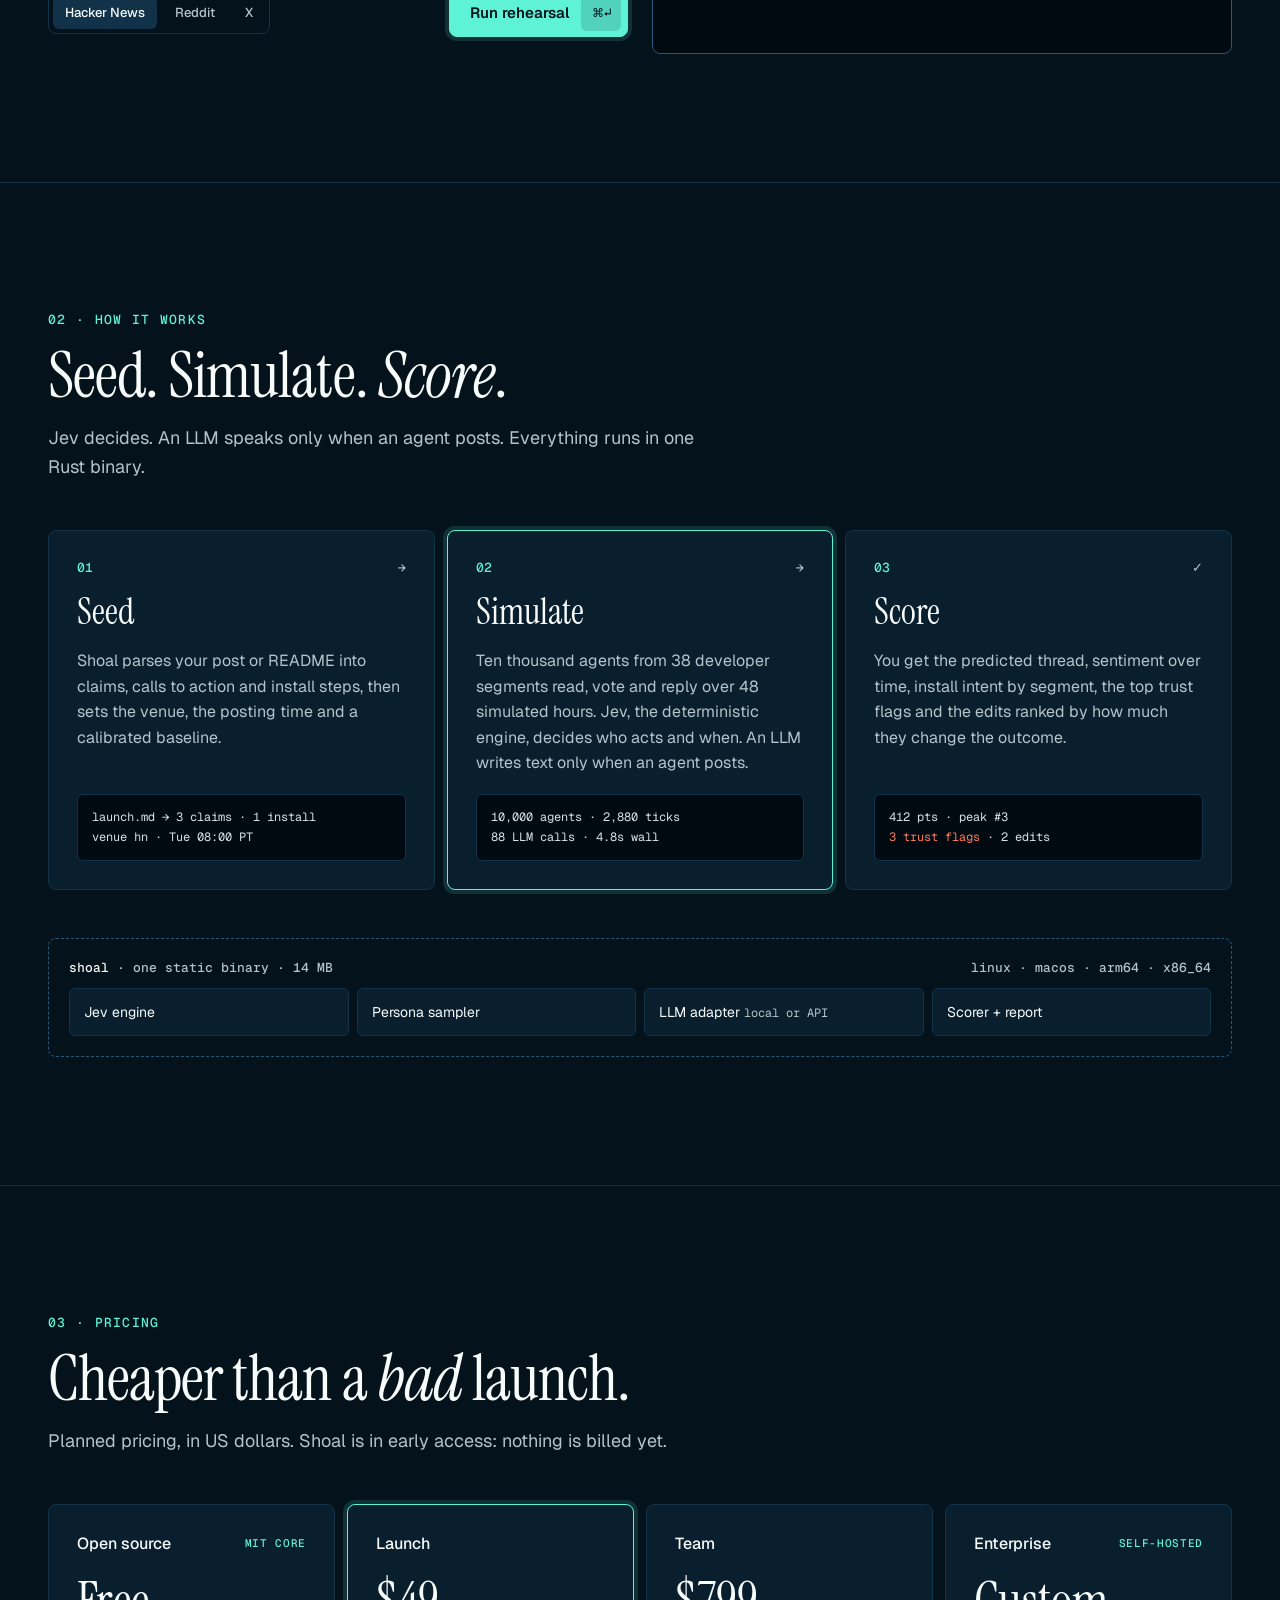
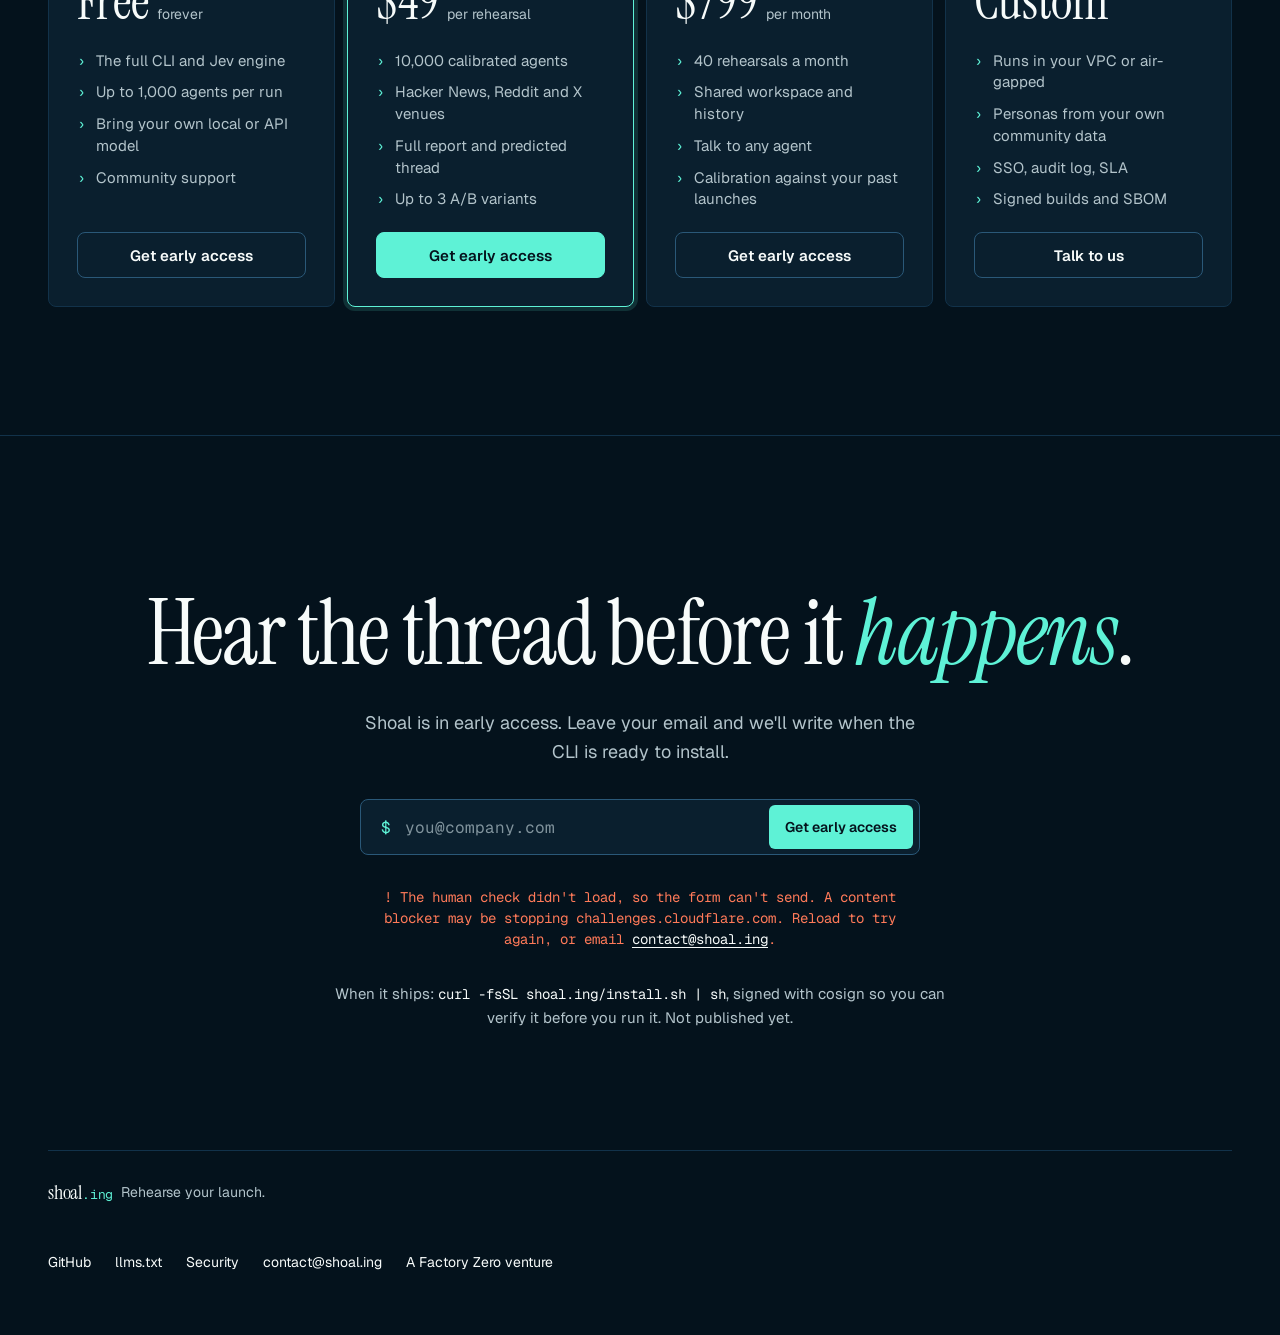
==== commit e4222347: "Hero: hover a fish to see what it's doing; shorter copy with platform examples Each fish in the hero" ====
--- a/index.html
+++ b/index.html
@@ -145,6 +145,8 @@
   <div class="hero__vig" aria-hidden="true"></div>
   <div class="hero__fade" aria-hidden="true"></div>
   <div class="hero__cards" aria-live="polite" data-cards></div>
+  <div class="bubble tip" aria-hidden="true" hidden data-tip><div class="bubble__head"><span data-tip-id></span><span>SIMULATED DEV</span></div><div class="tip__who" data-tip-who></div><div class="bubble__text" data-tip-act></div></div>
+  <p class="sr" aria-live="polite" data-tip-live></p>
   <div class="hero__inner">
     <div class="hero__tags">
       <span class="chip"><i class="chip__dot"></i>For founders, DevRel and PMMs shipping dev tools and AI products</span>
@@ -154,12 +156,35 @@
       <span data-idle>Rehearse your <em>launch</em>.</span>
       <span data-on hidden><span class="tnum" data-count>0</span> points<br>on <em>Hacker News</em>.</span>
     </h1>
-    <p class="hero__lede">Before you post on Hacker News, Reddit or X, paste your launch post or README. Thousands of simulated developers read it, upvote it, argue about it and decide whether to install. In under five minutes you get the predicted thread, the top objections and the edits that change the outcome.</p>
+    <p class="hero__lede">Paste your launch post and watch thousands of simulated developers react before the real ones do.</p>
+    <ol class="flow" aria-label="How it works">
+      <li><svg viewBox="0 0 16 16" aria-hidden="true"><rect x="3" y="2.5" width="10" height="12" rx="1.5"/><path d="M6 2.5h4v2H6zM5.5 8h5M5.5 10.5h3.5"/></svg>Paste</li>
+      <li><svg viewBox="0 0 16 16" aria-hidden="true"><path d="M2.5 5l2 3-2 3M7 4l2.6 4L7 12M11.5 5.5l1.7 2.5-1.7 2.5"/></svg>Simulate</li>
+      <li><svg viewBox="0 0 16 16" aria-hidden="true"><path d="M3 13l1-3.2 6.8-6.8 2.2 2.2-6.8 6.8zM9.6 4.2l2.2 2.2"/></svg>Fix</li>
+    </ol>
+    <figure class="pred">
+      <figcaption class="pred__cap">EXAMPLE PREDICTION · SIMULATED, NOT REAL RESULTS</figcaption>
+      <ul class="pred__rows">
+        <li class="pred__row">
+          <svg class="pred__ic" viewBox="0 0 24 24" aria-hidden="true"><rect width="24" height="24" rx="3" fill="#FF6600"/><path d="M7.2 5.8l4.8 7.6 4.8-7.6M12 13.4v5" fill="none" stroke="#fff" stroke-width="2.2"/></svg>
+          <span class="pred__body"><b>Hacker News</b> peaks at #3 · 412 points<span class="pred__sub">top objection: install script with no signature</span></span>
+        </li>
+        <li class="pred__row">
+          <svg class="pred__ic" viewBox="0 0 24 24" aria-hidden="true"><circle cx="12" cy="12" r="12" fill="#FF4500"/><g fill="#fff"><ellipse cx="12" cy="14.6" rx="6.6" ry="4.4"/><circle cx="6.4" cy="11.6" r="1.7"/><circle cx="17.6" cy="11.6" r="1.7"/><circle cx="16.4" cy="5.6" r="1.4"/></g><path d="M12 10.2l1.1-4.6 3.3.6" fill="none" stroke="#fff" stroke-width="1.1"/><g fill="#FF4500"><circle cx="9.6" cy="13.8" r="1.1"/><circle cx="14.4" cy="13.8" r="1.1"/></g></svg>
+          <span class="pred__body"><b>r/programming</b> 61% positive</span>
+        </li>
+        <li class="pred__row">
+          <svg class="pred__ic pred__ic--x" viewBox="0 0 24 24" aria-hidden="true"><path d="M18.901 1.153h3.68l-8.04 9.19L24 22.846h-7.406l-5.8-7.584-6.638 7.584H.474l8.6-9.83L0 1.154h7.594l5.243 6.932ZM17.61 20.644h2.039L6.486 3.24H4.298Z"/></svg>
+          <span class="pred__body"><b>X</b> 38 reposts</span>
+        </li>
+      </ul>
+    </figure>
     <div class="hero__cta">
       <a class="btn btn--bio btn--lg" href="#run" data-hero-toggle><span data-hero-label>Rehearse a launch</span><span class="btn__key" data-hero-icon>→</span></a>
       <a class="btn btn--code btn--lg" href="#access"><span class="bio">$</span>shoal is in early access<span class="btn__tag">Join</span></a>
     </div>
-    <div class="hero__meta"><span>Open-core</span><span>Written in Rust</span><span>Self-hostable</span><span class="hero__hint js-only">Click the water to send a pulse</span></div>
+    <div class="hero__meta"><span>Open-core</span><span>Written in Rust</span><span>Self-hostable</span></div>
+    <p class="hero__hint js-only"><button class="hero__fishbtn" type="button" aria-describedby="tip-note" data-tip-btn>Point at a fish to see what it&rsquo;s doing</button><span aria-hidden="true"> · </span><span>click the water to send a pulse</span><span class="sr" id="tip-note">Each fish is a simulated developer, not a real person. Press again for another, Escape to close.</span></p>
   </div>
 </header>
 
--- a/assets/shoal.css
+++ b/assets/shoal.css
@@ -125,7 +125,7 @@
 .card--hl { border-color: var(--bio); box-shadow: 0 0 0 4px var(--bioring); }
 
 /* ------------------------------------------------------------------ nav */
-.nav { position: sticky; top: 0; z-index: 20; height: 68px; display: flex; align-items: center; justify-content: space-between; gap: 16px; padding: 0 clamp(16px, 3vw, 32px); background: var(--bg); border-bottom: 1px solid var(--line); overflow: visible; }
+.nav { position: sticky; top: 0; z-index: 20; height: 68px; display: flex; align-items: center; justify-content: space-between; gap: 16px; padding: 0 clamp(16px, 3vw, 32px); background: color-mix(in srgb, var(--bg) 62%, transparent); -webkit-backdrop-filter: blur(12px) saturate(1.2); backdrop-filter: blur(12px) saturate(1.2); border-bottom: 1px solid color-mix(in srgb, var(--line) 60%, transparent); overflow: visible; }
 .brand { display: flex; align-items: center; gap: 10px; }
 .brand:hover { color: var(--fg); }
 .mark { overflow: visible; display: block; }
@@ -139,20 +139,22 @@
 .menu a:last-child { border-bottom: 0; }
 
 /* ------------------------------------------------------------------ hero */
-.hero { position: relative; height: calc(100vh - 68px); height: calc(100svh - 68px); min-height: 640px; max-height: 900px; overflow: hidden; background: var(--bg); }
+/* Full-screen hero: it starts under the translucent sticky nav and fills the viewport. */
+.hero { position: relative; margin-top: -68px; height: 100vh; height: 100svh; min-height: 640px; overflow: hidden; background: var(--bg); }
 .hero canvas { position: absolute; inset: 0; width: 100%; height: 100%; }
 .hero__cv { touch-action: pan-y; }
 .hero__glow { filter: blur(12px); mix-blend-mode: screen; pointer-events: none; opacity: .54; }
 :root[data-theme="light"] .hero__glow { mix-blend-mode: multiply; opacity: .12; }
 .hero__vig, .hero__fade { position: absolute; inset: 0; pointer-events: none; }
 .hero__vig { background: radial-gradient(ellipse at 65% 40%, transparent 30%, var(--vig) 100%); }
-.hero__fade { background: linear-gradient(90deg, var(--bg) 0%, var(--bg) min(46%, 640px), transparent min(78%, 1000px)); }
+/* A soft scrim behind the copy instead of a solid panel, so the shoal reads as the whole background. */
+.hero__fade { background: linear-gradient(90deg, color-mix(in srgb, var(--bg) 78%, transparent) 0%, color-mix(in srgb, var(--bg) 58%, transparent) min(40%, 560px), transparent min(72%, 980px)), linear-gradient(0deg, color-mix(in srgb, var(--bg) 55%, transparent) 0%, transparent 38%); }
 .hero__cards { position: absolute; inset: 0; pointer-events: none; }
 .bubble { position: absolute; width: 340px; max-width: calc(100% - 32px); display: flex; flex-direction: column; gap: 6px; padding: 12px 14px; border: 1px solid var(--line2); border-radius: 8px; background: var(--surface); }
 .bubble__head { display: flex; gap: 10px; font: 500 11px var(--mono); letter-spacing: .06em; }
 .bubble__head span:last-child { color: var(--muted); }
 .bubble__text { font: 400 15px/1.45 var(--sans); color: var(--fg); text-wrap: pretty; }
-.hero__inner { position: absolute; left: clamp(16px, 6vw, 96px); right: clamp(16px, 6vw, 96px); bottom: clamp(40px, 9vh, 96px); max-width: 640px; display: flex; flex-direction: column; gap: 24px; pointer-events: none; }
+.hero__inner { position: absolute; left: clamp(16px, 6vw, 96px); right: clamp(16px, 6vw, 96px); bottom: clamp(32px, 7vh, 80px); max-width: 640px; display: flex; flex-direction: column; gap: 20px; pointer-events: none; }
 .hero__inner a, .hero__inner button { pointer-events: auto; }
 .hero__tags { display: flex; flex-wrap: wrap; align-items: center; gap: 12px; }
 .hero__h { font: 400 clamp(56px, 8.4vw, 116px)/.94 var(--serif); letter-spacing: -.02em; }
@@ -160,7 +162,33 @@
 .hero__lede { font: 400 clamp(17px, 1.4vw, 20px)/1.6 var(--sans); color: var(--muted); max-width: 520px; text-wrap: pretty; }
 .hero__cta { display: flex; flex-wrap: wrap; gap: 12px; align-items: center; }
 .hero__meta { display: flex; flex-wrap: wrap; gap: 8px 20px; font: 400 13px var(--mono); color: var(--muted); }
-.hero__hint { color: var(--fg); }
+.hero__hint { font: 400 13px var(--mono); color: var(--muted); }
+.hero__inner .hero__fishbtn { padding: 0; border: 0; background: none; color: var(--fg); font: inherit; cursor: pointer; text-decoration: underline dotted; text-decoration-color: var(--line2); text-underline-offset: 4px; }
+.hero__fishbtn:hover { color: var(--bio); text-decoration-color: var(--bio); }
+
+/* Paste → Simulate → Fix: one line, tiny stroke icons. */
+.flow { display: flex; flex-wrap: wrap; align-items: center; gap: 6px 10px; font: 500 13px var(--mono); letter-spacing: .04em; color: var(--fg); }
+.flow li { display: inline-flex; align-items: center; gap: 7px; }
+.flow li + li::before { content: "→"; margin-right: 3px; color: var(--muted); }
+.flow svg { width: 16px; height: 16px; fill: none; stroke: var(--bio); stroke-width: 1.3; stroke-linecap: round; stroke-linejoin: round; flex-shrink: 0; }
+
+/* The example prediction: one row per venue, with its recognisable mark. */
+.pred { margin: 0; max-width: 520px; display: flex; flex-direction: column; gap: 10px; padding: 14px 16px; border: 1px solid var(--line2); border-radius: 8px; background: color-mix(in srgb, var(--surface) 72%, transparent); -webkit-backdrop-filter: blur(6px); backdrop-filter: blur(6px); }
+.pred__cap { font: 500 11px var(--mono); letter-spacing: .08em; color: var(--muted); }
+.pred__rows { display: flex; flex-direction: column; gap: 9px; }
+.pred__row { display: flex; align-items: flex-start; gap: 10px; font: 400 15px/1.35 var(--sans); color: var(--muted); }
+.pred__row b { font-weight: 500; color: var(--fg); margin-right: 6px; }
+.pred__ic { width: 18px; height: 18px; flex-shrink: 0; margin-top: 1px; }
+.pred__ic--x { fill: var(--fg); }
+.pred__sub { display: block; font: 400 12px/1.5 var(--mono); color: var(--coral); }
+
+/* The hover card: who a fish is and what it is doing. It follows its fish and never takes the pointer. */
+.tip { left: 0; top: 0; width: 264px; gap: 4px; padding: 10px 12px; pointer-events: none; z-index: 2; box-shadow: 0 12px 32px -16px rgba(0, 0, 0, .6); will-change: transform; }
+.tip .bubble__head { color: var(--bio); }
+.tip.g1 .bubble__head { color: var(--plank); }
+.tip.g2 .bubble__head { color: var(--coral); }
+.tip__who { font: 400 12px var(--mono); color: var(--muted); }
+.tip .bubble__text { font-size: 14px; }
 
 /* ------------------------------------------------------------------ sections */
 .sec { border-top: 1px solid var(--line); padding: clamp(72px, 10vw, 128px) var(--gutter); }
@@ -264,8 +292,17 @@
 @media (max-width: 859px) {
   .nav__links, .nav__cta { display: none; }
   .iconbtn--menu { display: flex; }
-  .hero__fade { background: linear-gradient(0deg, var(--bg) 0%, var(--bg) 52%, color-mix(in srgb, var(--bg) 70%, transparent) 64%, transparent 84%); }
+  .hero__fade { background: linear-gradient(0deg, color-mix(in srgb, var(--bg) 92%, transparent) 0%, color-mix(in srgb, var(--bg) 80%, transparent) 46%, color-mix(in srgb, var(--bg) 40%, transparent) 66%, transparent 86%); }
   .btn--code { font-size: 13px; }
+}
+@media (max-width: 859px) {
+  /* On a phone the copy decides the height: open water above it, never cut off at the top. */
+  .hero { height: auto; min-height: 100vh; min-height: 100svh; display: flex; flex-direction: column; justify-content: flex-end; padding: max(200px, 26svh) 0 32px; }
+  .hero__inner { position: relative; left: auto; right: auto; bottom: auto; margin: 0 16px; gap: 14px; }
+  .hero__tags .chip { display: none; }
+  .pred { padding: 12px 14px; gap: 8px; }
+  .pred__row { font-size: 14px; }
+  .hero__meta { display: none; }
 }
 @media (max-width: 420px) {
   .hero__h { font-size: 52px; }
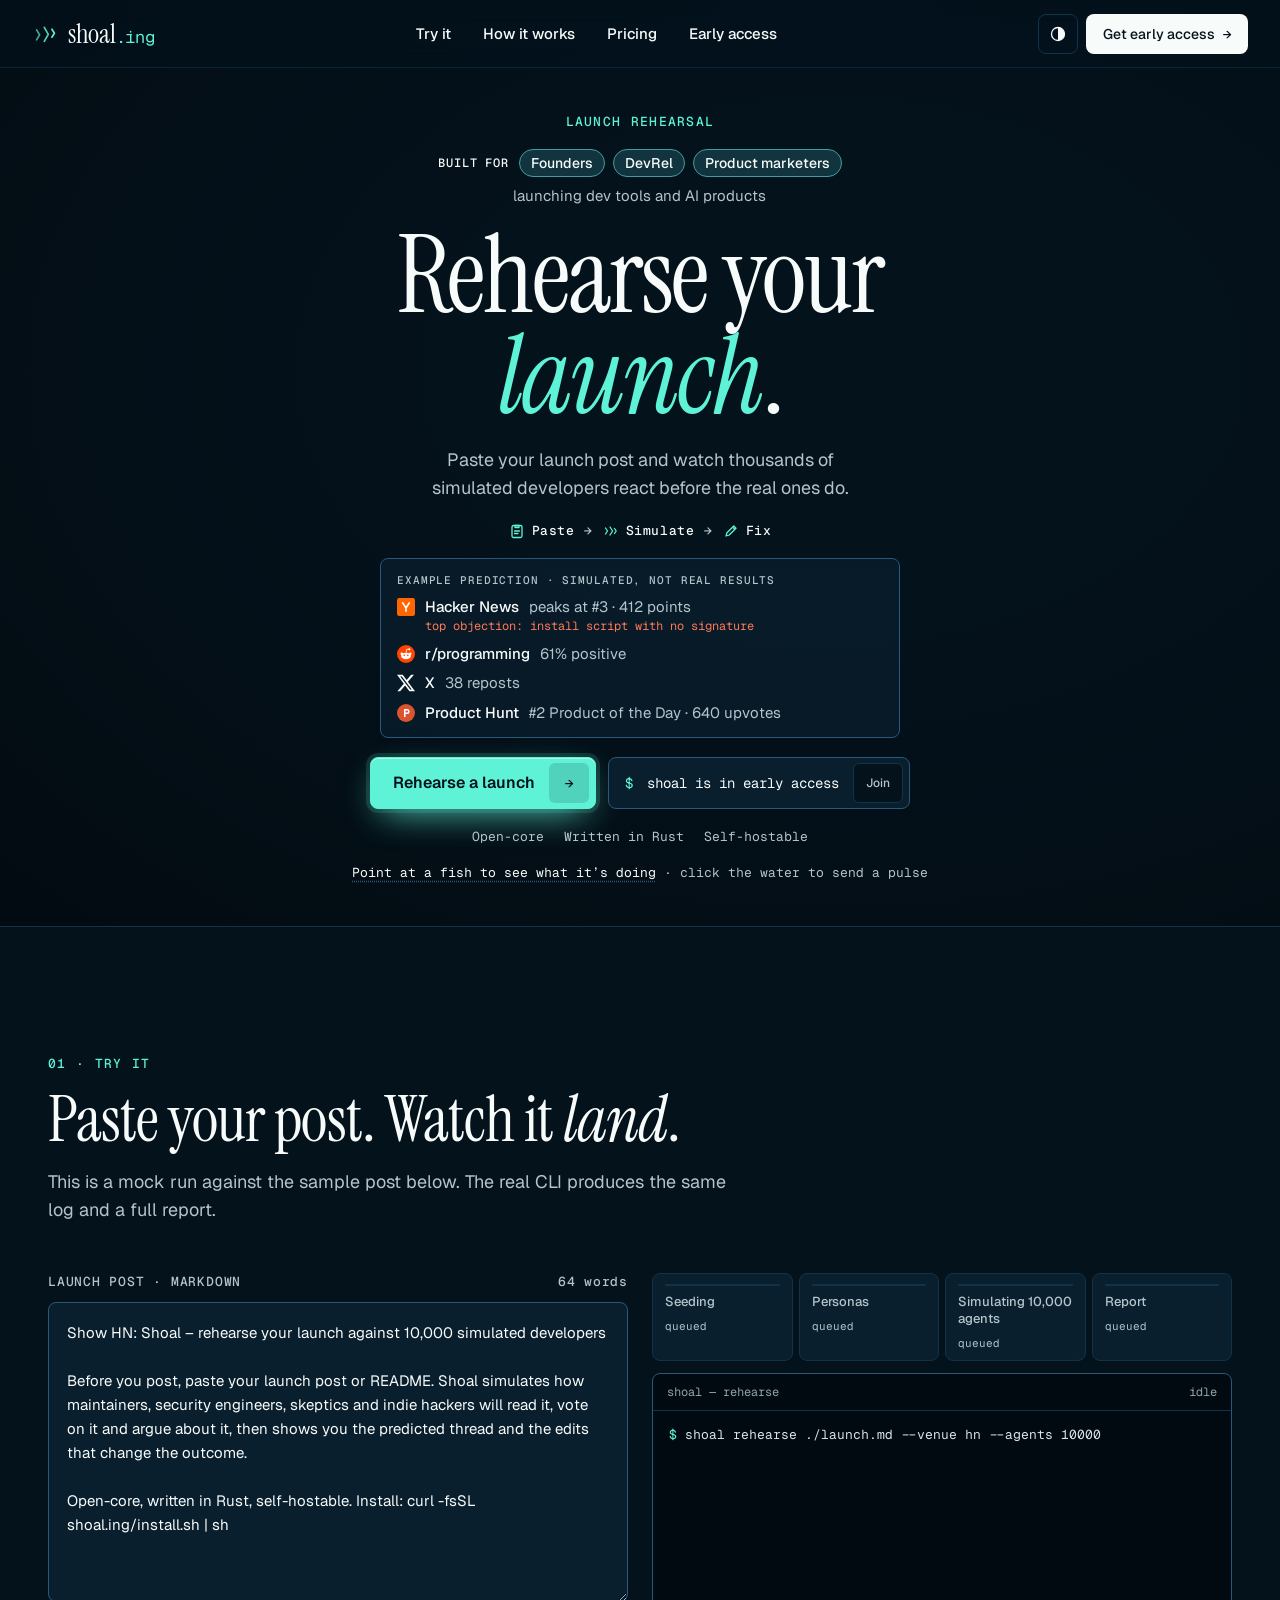
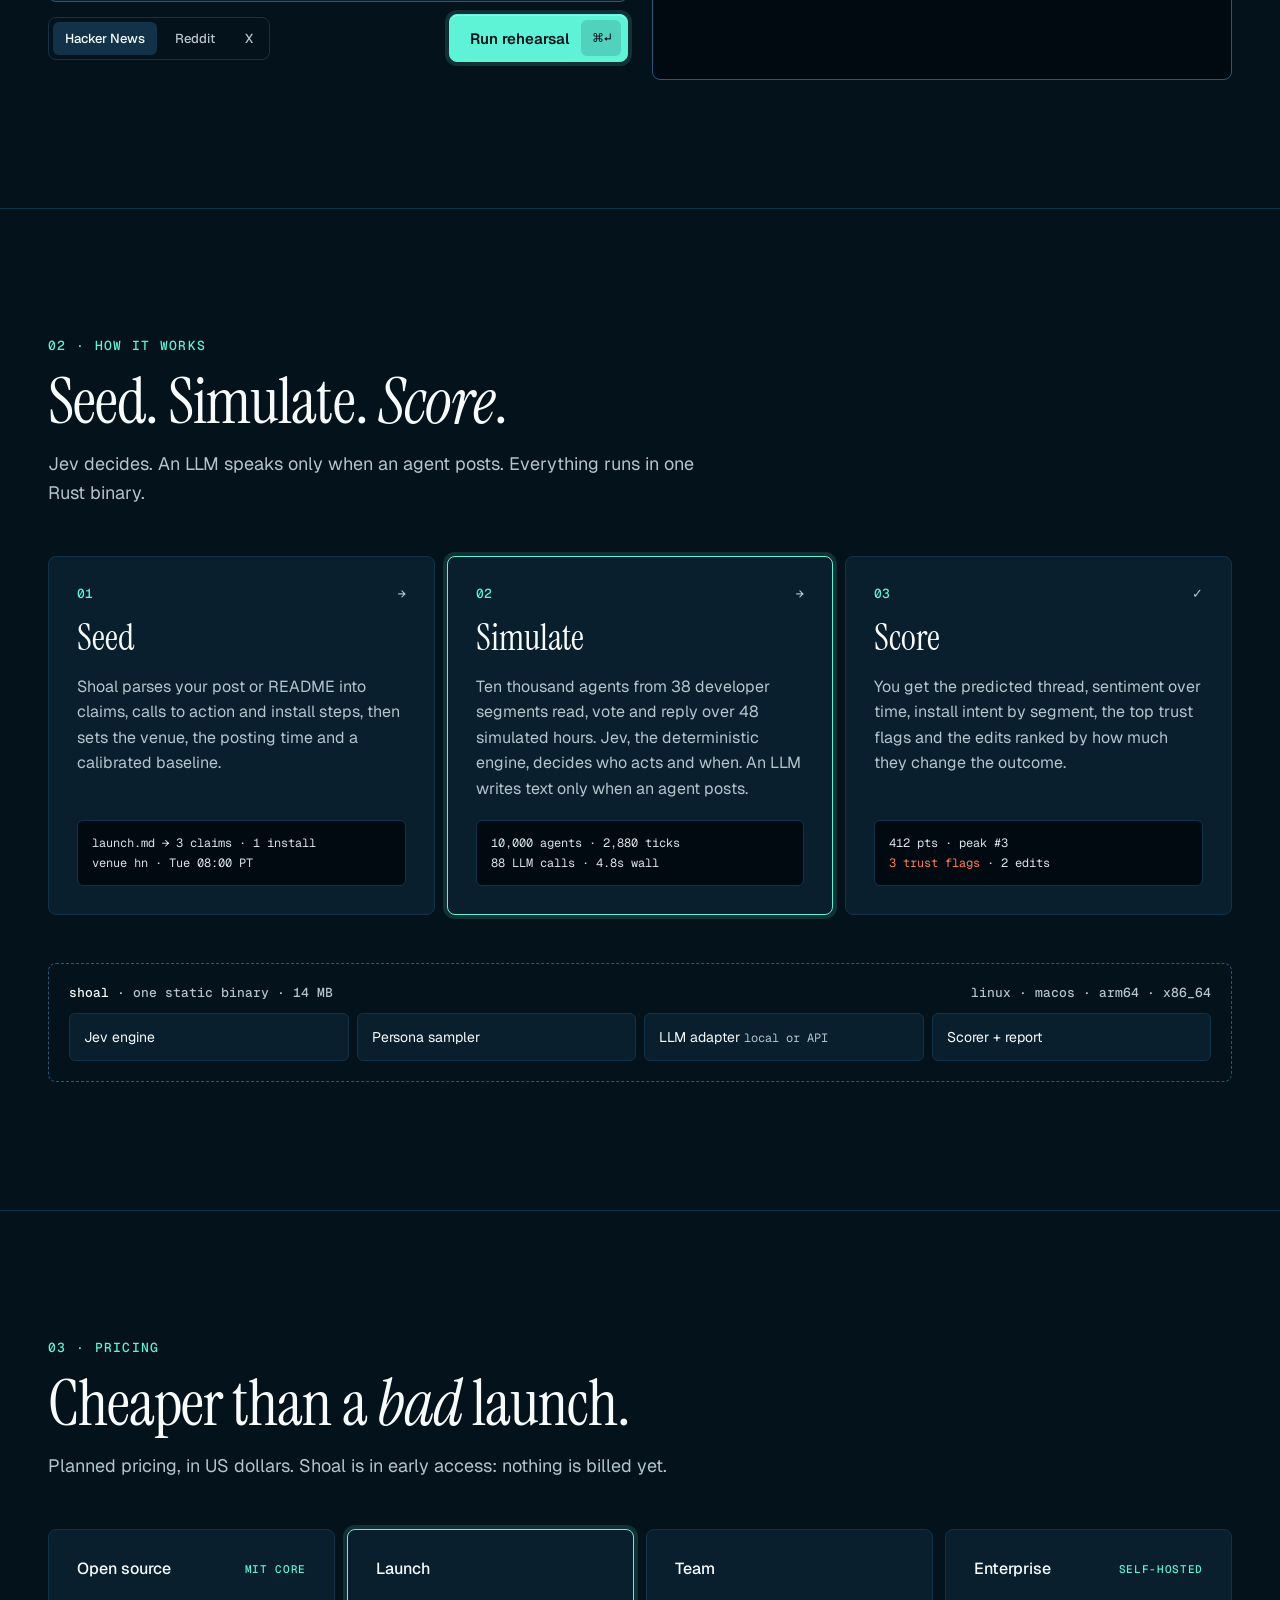
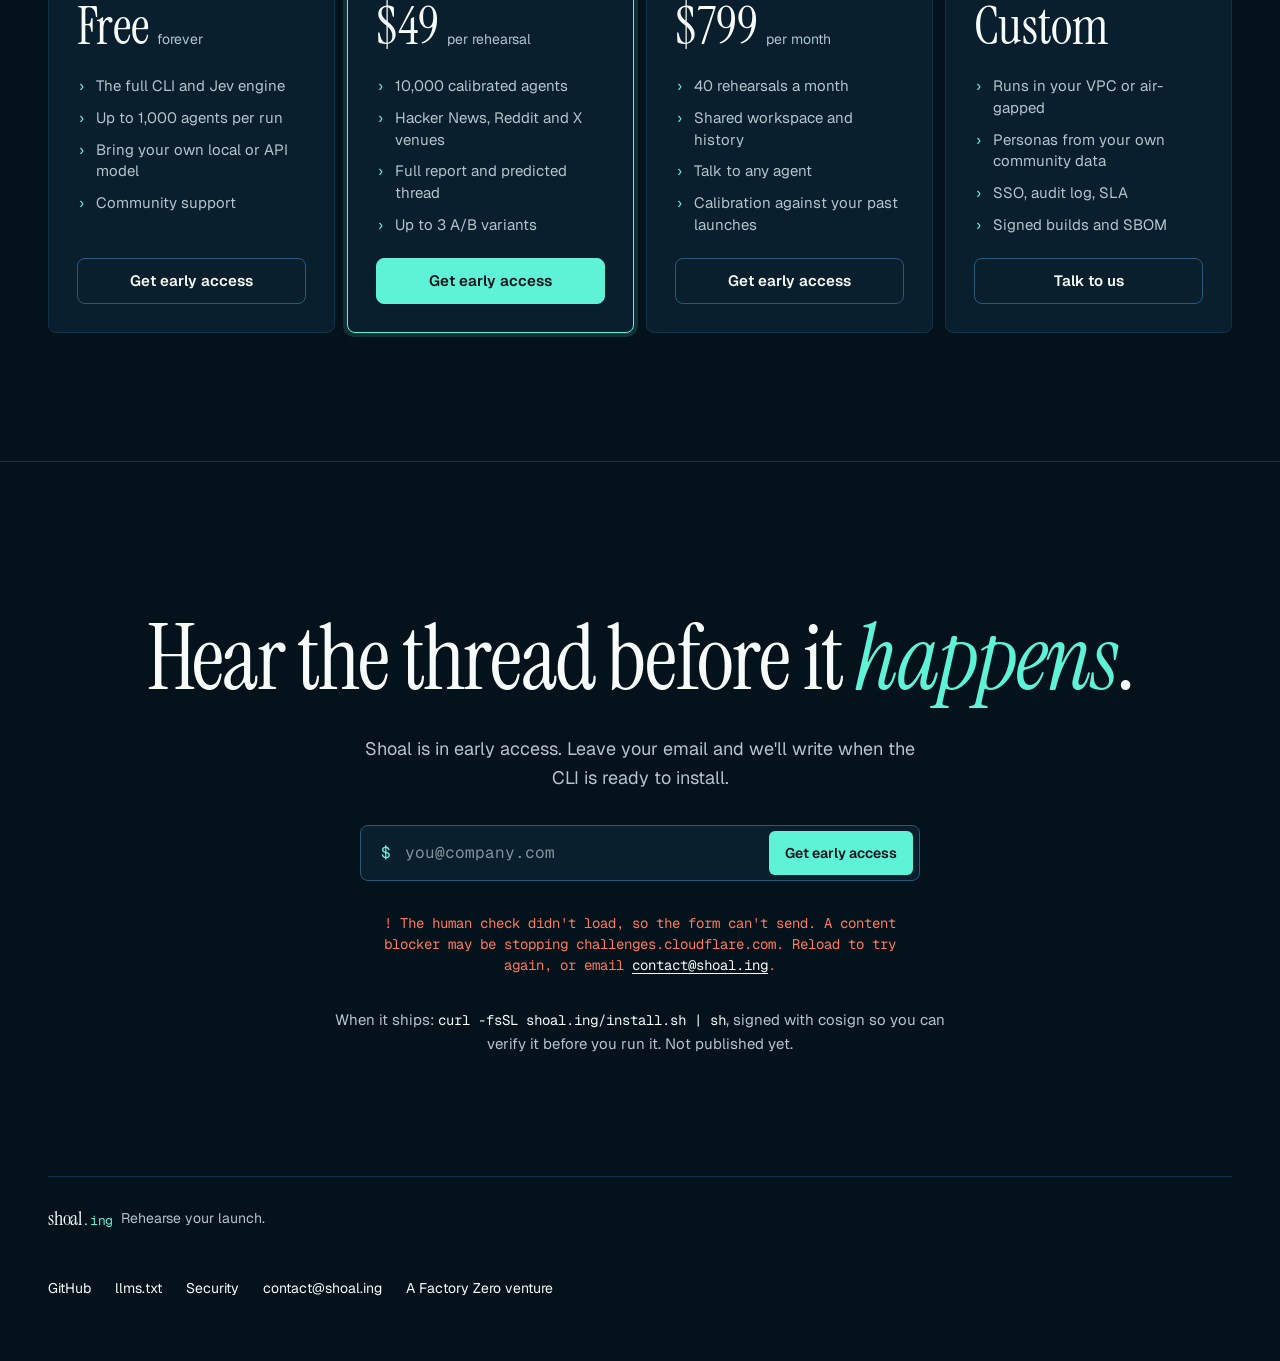
==== commit 376f22ff: "Hero: centred over the shoal, a clearer audience line, Product Hunt in the example The hero copy is " ====
--- a/index.html
+++ b/index.html
@@ -149,9 +149,9 @@
   <p class="sr" aria-live="polite" data-tip-live></p>
   <div class="hero__inner">
     <div class="hero__tags">
-      <span class="chip"><i class="chip__dot"></i>For founders, DevRel and PMMs shipping dev tools and AI products</span>
       <span class="kick" data-status>LAUNCH REHEARSAL</span>
     </div>
+    <p class="hero__for"><span class="hero__for-label">Built for</span><span class="role">Founders</span><span class="role">DevRel</span><span class="role">Product marketers</span><span class="hero__for-what">launching dev tools and AI products</span></p>
     <h1 class="hero__h">
       <span data-idle>Rehearse your <em>launch</em>.</span>
       <span data-on hidden><span class="tnum" data-count>0</span> points<br>on <em>Hacker News</em>.</span>
@@ -176,6 +176,10 @@
         <li class="pred__row">
           <svg class="pred__ic pred__ic--x" viewBox="0 0 24 24" aria-hidden="true"><path d="M18.901 1.153h3.68l-8.04 9.19L24 22.846h-7.406l-5.8-7.584-6.638 7.584H.474l8.6-9.83L0 1.154h7.594l5.243 6.932ZM17.61 20.644h2.039L6.486 3.24H4.298Z"/></svg>
           <span class="pred__body"><b>X</b> 38 reposts</span>
+        </li>
+        <li class="pred__row">
+          <svg class="pred__ic" viewBox="0 0 24 24" aria-hidden="true"><circle cx="12" cy="12" r="12" fill="#DA552F"/><path d="M9.3 6.6h4.1a3.4 3.4 0 0 1 0 6.8h-2v4H9.3z M11.4 8.6v2.8h2a1.4 1.4 0 0 0 0-2.8z" fill="#fff" fill-rule="evenodd"/></svg>
+          <span class="pred__body"><b>Product Hunt</b> #2 Product of the Day · 640 upvotes</span>
         </li>
       </ul>
     </figure>
--- a/assets/shoal.css
+++ b/assets/shoal.css
@@ -140,7 +140,7 @@
 
 /* ------------------------------------------------------------------ hero */
 /* Full-screen hero: it starts under the translucent sticky nav and fills the viewport. */
-.hero { position: relative; margin-top: -68px; height: 100vh; height: 100svh; min-height: 640px; overflow: hidden; background: var(--bg); }
+.hero { position: relative; margin-top: -68px; min-height: 100vh; min-height: 100svh; box-sizing: border-box; display: flex; align-items: center; justify-content: center; padding: calc(68px + clamp(24px, 5vh, 56px)) 16px clamp(28px, 5vh, 56px); overflow: hidden; background: var(--bg); }
 .hero canvas { position: absolute; inset: 0; width: 100%; height: 100%; }
 .hero__cv { touch-action: pan-y; }
 .hero__glow { filter: blur(12px); mix-blend-mode: screen; pointer-events: none; opacity: .54; }
@@ -148,32 +148,37 @@
 .hero__vig, .hero__fade { position: absolute; inset: 0; pointer-events: none; }
 .hero__vig { background: radial-gradient(ellipse at 65% 40%, transparent 30%, var(--vig) 100%); }
 /* A soft scrim behind the copy instead of a solid panel, so the shoal reads as the whole background. */
-.hero__fade { background: linear-gradient(90deg, color-mix(in srgb, var(--bg) 78%, transparent) 0%, color-mix(in srgb, var(--bg) 58%, transparent) min(40%, 560px), transparent min(72%, 980px)), linear-gradient(0deg, color-mix(in srgb, var(--bg) 55%, transparent) 0%, transparent 38%); }
+.hero__fade { background: radial-gradient(ellipse min(62%, 760px) 62% at 50% 54%, color-mix(in srgb, var(--bg) 86%, transparent) 0%, color-mix(in srgb, var(--bg) 66%, transparent) 55%, transparent 100%); }
 .hero__cards { position: absolute; inset: 0; pointer-events: none; }
 .bubble { position: absolute; width: 340px; max-width: calc(100% - 32px); display: flex; flex-direction: column; gap: 6px; padding: 12px 14px; border: 1px solid var(--line2); border-radius: 8px; background: var(--surface); }
 .bubble__head { display: flex; gap: 10px; font: 500 11px var(--mono); letter-spacing: .06em; }
 .bubble__head span:last-child { color: var(--muted); }
 .bubble__text { font: 400 15px/1.45 var(--sans); color: var(--fg); text-wrap: pretty; }
-.hero__inner { position: absolute; left: clamp(16px, 6vw, 96px); right: clamp(16px, 6vw, 96px); bottom: clamp(32px, 7vh, 80px); max-width: 640px; display: flex; flex-direction: column; gap: 20px; pointer-events: none; }
+/* Centred column over the shoal; it sits below the 68px nav and centres in what is left. */
+.hero__inner { position: relative; z-index: 1; width: min(760px, 100%); min-width: 0; max-width: 100%; display: flex; flex-direction: column; align-items: center; text-align: center; gap: clamp(12px, 2.1vh, 20px); pointer-events: none; }
 .hero__inner a, .hero__inner button { pointer-events: auto; }
-.hero__tags { display: flex; flex-wrap: wrap; align-items: center; gap: 12px; }
-.hero__h { font: 400 clamp(56px, 8.4vw, 116px)/.94 var(--serif); letter-spacing: -.02em; }
+.hero__tags { display: flex; flex-wrap: wrap; align-items: center; justify-content: center; gap: 12px; }
+.hero__for { display: flex; flex-wrap: wrap; align-items: center; justify-content: center; gap: 8px; font: 400 15px/1.4 var(--sans); color: var(--muted); }
+.hero__for-label { font: 500 12px var(--mono); letter-spacing: .08em; text-transform: uppercase; color: var(--fg); margin-right: 2px; }
+.hero__for .role { display: inline-flex; align-items: center; min-height: 28px; padding: 3px 11px; border-radius: 14px; border: 1px solid color-mix(in srgb, var(--bio) 45%, var(--line2)); background: color-mix(in srgb, var(--bio) 10%, var(--surface)); font: 500 14px var(--sans); color: var(--fg); }
+.hero__for-what { flex-basis: 100%; }
+.hero__h { font: 400 clamp(52px, min(8.4vw, 12.5vh), 116px)/.94 var(--serif); letter-spacing: -.02em; }
 .hero__h em { color: var(--bio); }
-.hero__lede { font: 400 clamp(17px, 1.4vw, 20px)/1.6 var(--sans); color: var(--muted); max-width: 520px; text-wrap: pretty; }
-.hero__cta { display: flex; flex-wrap: wrap; gap: 12px; align-items: center; }
-.hero__meta { display: flex; flex-wrap: wrap; gap: 8px 20px; font: 400 13px var(--mono); color: var(--muted); }
+.hero__lede { font: 400 clamp(17px, 1.4vw, 20px)/1.6 var(--sans); color: var(--muted); max-width: 560px; margin-inline: auto; text-wrap: balance; }
+.hero__cta { display: flex; flex-wrap: wrap; gap: 12px; align-items: center; justify-content: center; }
+.hero__meta { display: flex; flex-wrap: wrap; justify-content: center; gap: 8px 20px; font: 400 13px var(--mono); color: var(--muted); }
 .hero__hint { font: 400 13px var(--mono); color: var(--muted); }
 .hero__inner .hero__fishbtn { padding: 0; border: 0; background: none; color: var(--fg); font: inherit; cursor: pointer; text-decoration: underline dotted; text-decoration-color: var(--line2); text-underline-offset: 4px; }
 .hero__fishbtn:hover { color: var(--bio); text-decoration-color: var(--bio); }
 
 /* Paste → Simulate → Fix: one line, tiny stroke icons. */
-.flow { display: flex; flex-wrap: wrap; align-items: center; gap: 6px 10px; font: 500 13px var(--mono); letter-spacing: .04em; color: var(--fg); }
+.flow { display: flex; flex-wrap: wrap; align-items: center; justify-content: center; gap: 6px 10px; font: 500 13px var(--mono); letter-spacing: .04em; color: var(--fg); }
 .flow li { display: inline-flex; align-items: center; gap: 7px; }
 .flow li + li::before { content: "→"; margin-right: 3px; color: var(--muted); }
 .flow svg { width: 16px; height: 16px; fill: none; stroke: var(--bio); stroke-width: 1.3; stroke-linecap: round; stroke-linejoin: round; flex-shrink: 0; }
 
 /* The example prediction: one row per venue, with its recognisable mark. */
-.pred { margin: 0; max-width: 520px; display: flex; flex-direction: column; gap: 10px; padding: 14px 16px; border: 1px solid var(--line2); border-radius: 8px; background: color-mix(in srgb, var(--surface) 72%, transparent); -webkit-backdrop-filter: blur(6px); backdrop-filter: blur(6px); }
+.pred { margin: 0; width: min(520px, 100%); text-align: left; display: flex; flex-direction: column; gap: 10px; padding: 14px 16px; border: 1px solid var(--line2); border-radius: 8px; background: color-mix(in srgb, var(--surface) 72%, transparent); -webkit-backdrop-filter: blur(6px); backdrop-filter: blur(6px); }
 .pred__cap { font: 500 11px var(--mono); letter-spacing: .08em; color: var(--muted); }
 .pred__rows { display: flex; flex-direction: column; gap: 9px; }
 .pred__row { display: flex; align-items: flex-start; gap: 10px; font: 400 15px/1.35 var(--sans); color: var(--muted); }
@@ -293,13 +298,14 @@
   .nav__links, .nav__cta { display: none; }
   .iconbtn--menu { display: flex; }
   .hero__fade { background: linear-gradient(0deg, color-mix(in srgb, var(--bg) 92%, transparent) 0%, color-mix(in srgb, var(--bg) 80%, transparent) 46%, color-mix(in srgb, var(--bg) 40%, transparent) 66%, transparent 86%); }
+  .hero__for { font-size: 14px; gap: 6px; }
+  .hero__for .role { font-size: 13px; min-height: 26px; padding: 2px 9px; }
   .btn--code { font-size: 13px; }
 }
 @media (max-width: 859px) {
   /* On a phone the copy decides the height: open water above it, never cut off at the top. */
-  .hero { height: auto; min-height: 100vh; min-height: 100svh; display: flex; flex-direction: column; justify-content: flex-end; padding: max(200px, 26svh) 0 32px; }
-  .hero__inner { position: relative; left: auto; right: auto; bottom: auto; margin: 0 16px; gap: 14px; }
-  .hero__tags .chip { display: none; }
+  .hero { align-items: flex-end; padding: max(200px, 26svh) 16px 32px; }
+  .hero__inner { width: 100%; gap: 14px; }
   .pred { padding: 12px 14px; gap: 8px; }
   .pred__row { font-size: 14px; }
   .hero__meta { display: none; }
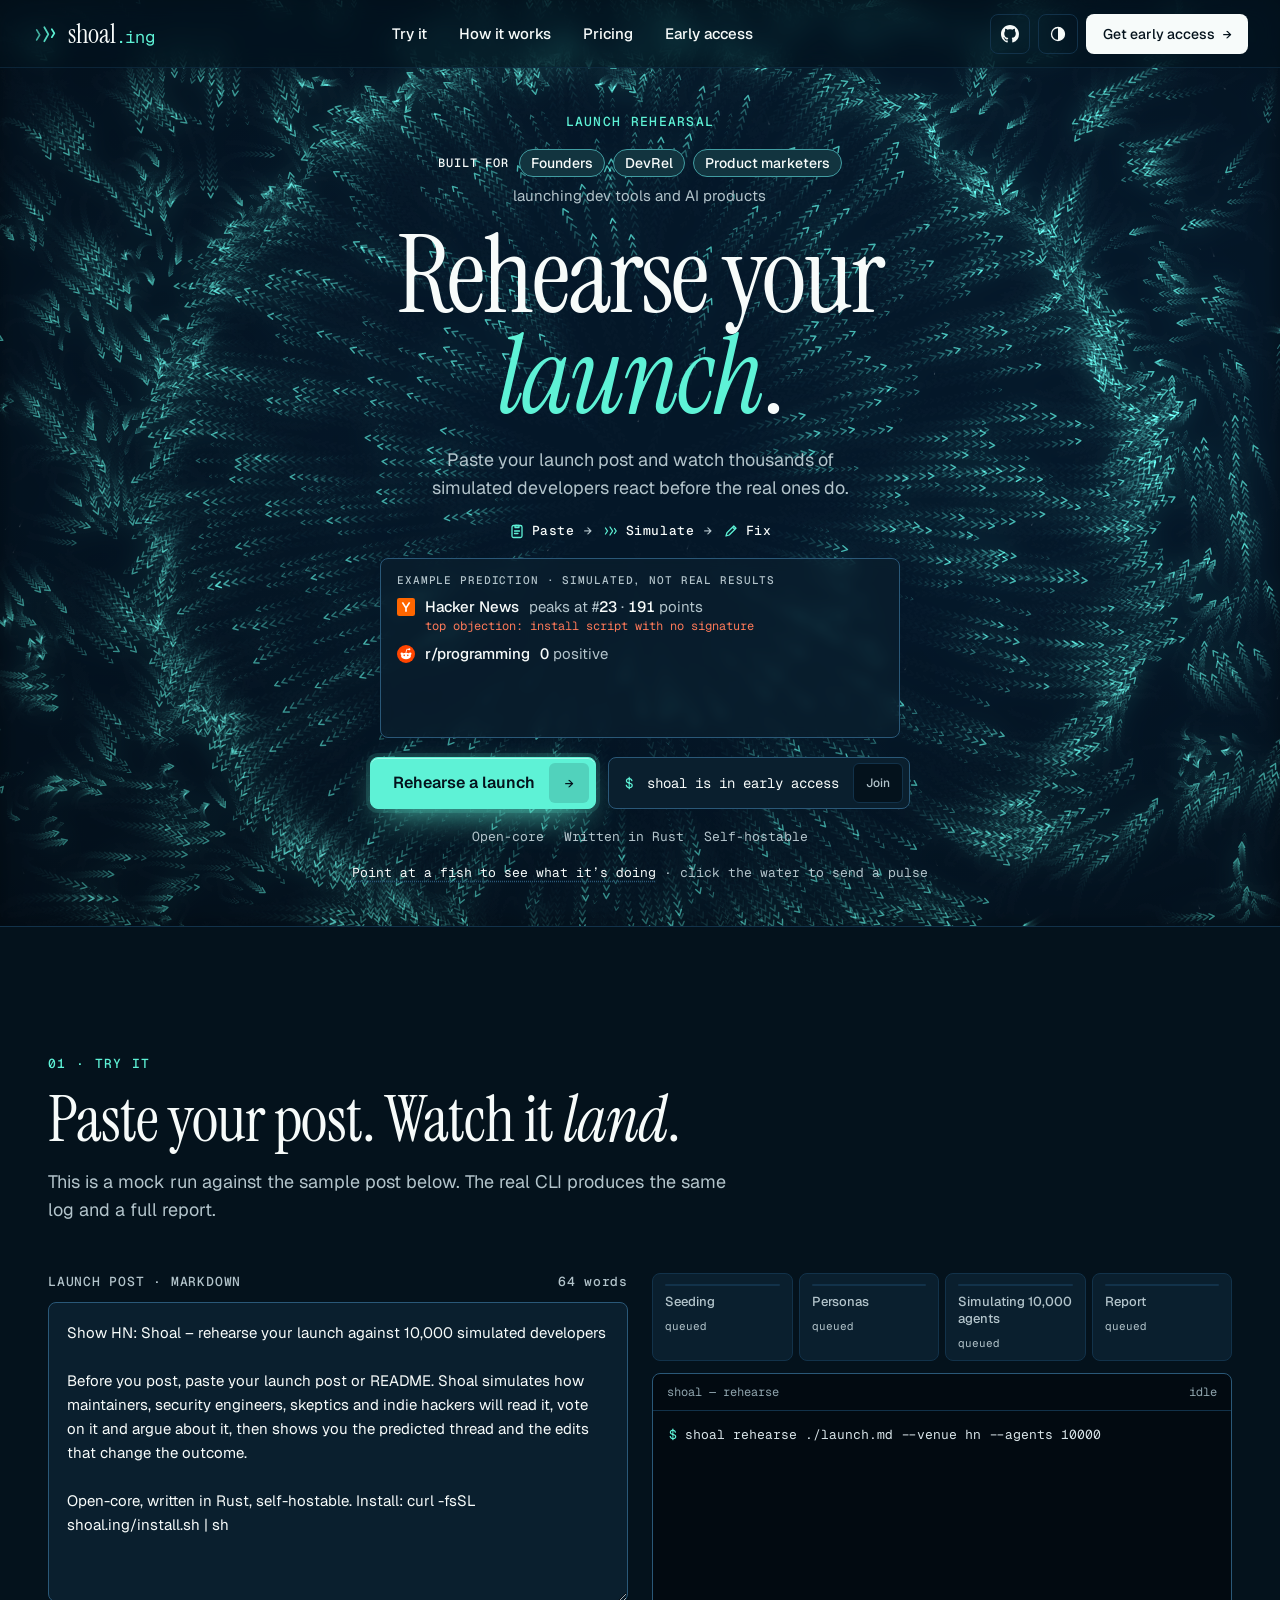
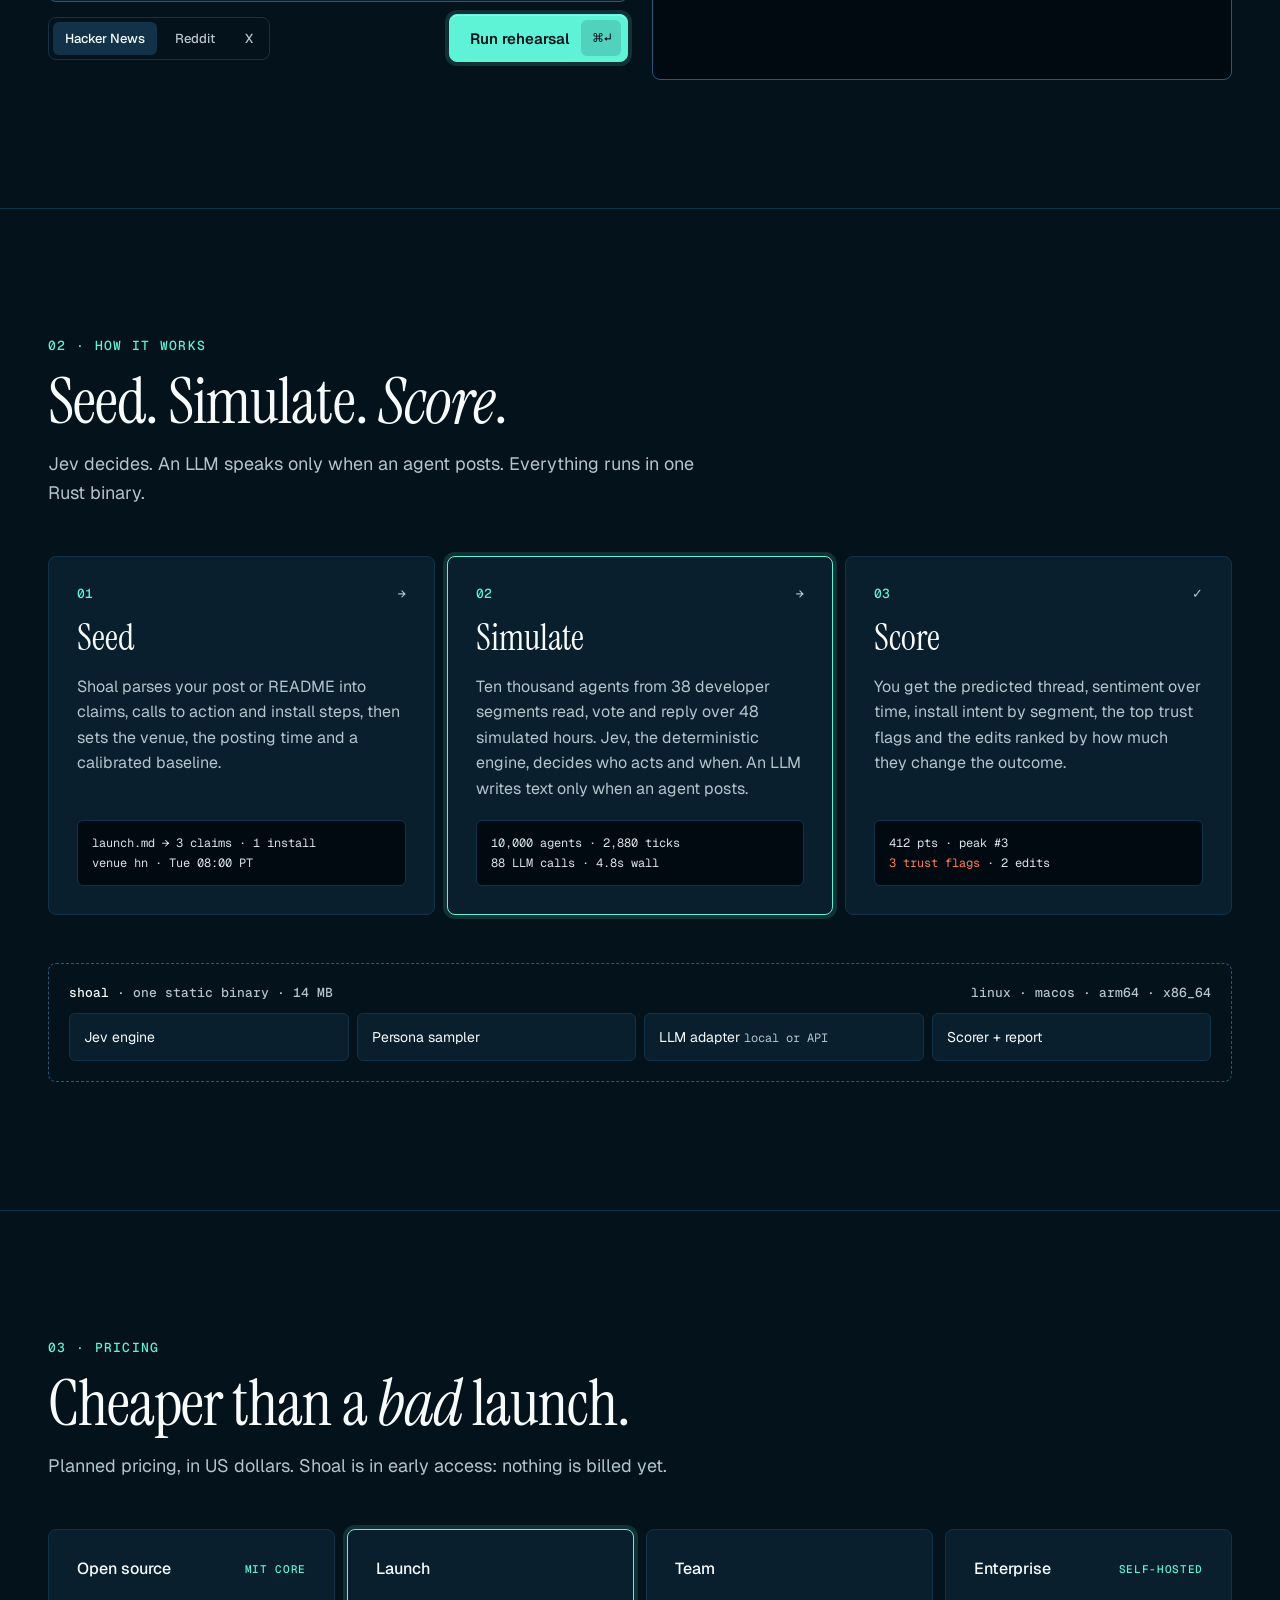
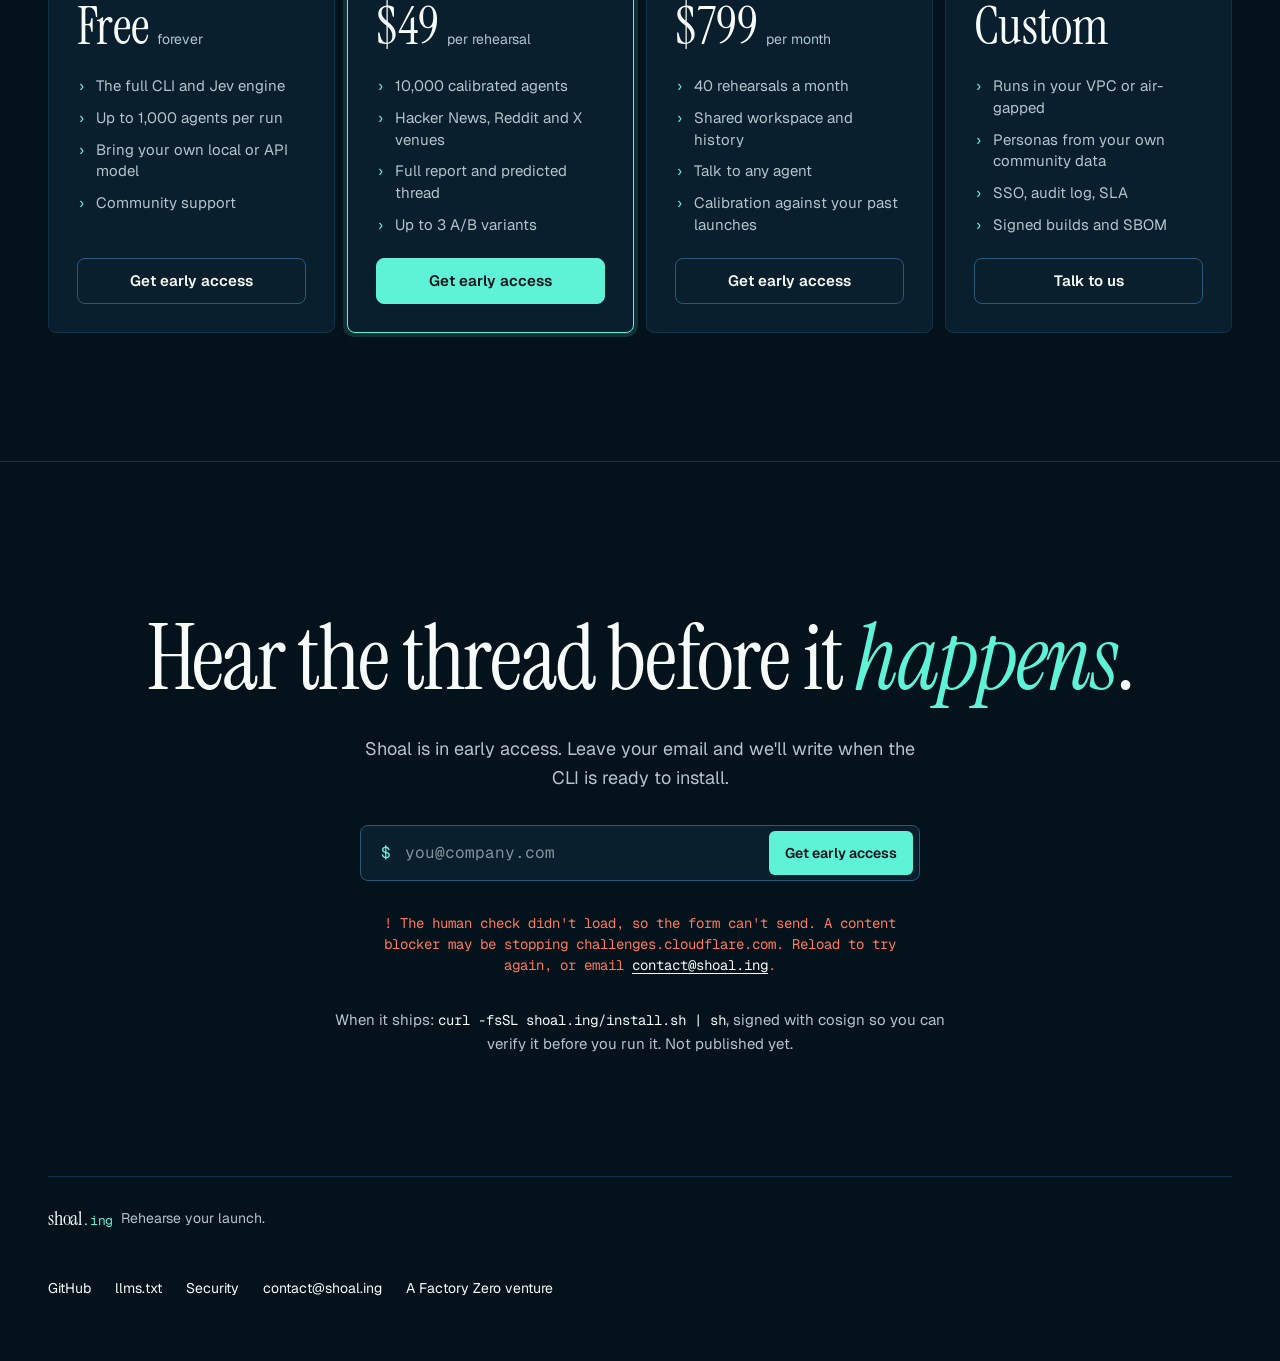
==== commit bf361f7f: "Hero: the shoal flows around the copy, the prediction plays as a live readout, GitHub in the top bar" ====
--- a/index.html
+++ b/index.html
@@ -123,6 +123,7 @@
     <a href="#access">Early access</a>
   </div>
   <div class="nav__end">
+    <a class="iconbtn" href="https://github.com/shoal-ing" aria-label="Shoal on GitHub" title="GitHub" rel="noopener"><svg viewBox="0 0 16 16" width="18" height="18" aria-hidden="true" focusable="false"><path fill="currentColor" d="M8 0C3.58 0 0 3.58 0 8c0 3.54 2.29 6.53 5.47 7.59.4.07.55-.17.55-.38 0-.19-.01-.82-.01-1.49-2.01.37-2.53-.49-2.69-.94-.09-.23-.48-.94-.82-1.13-.28-.15-.68-.52-.01-.53.63-.01 1.08.58 1.23.82.72 1.21 1.87.87 2.33.66.07-.52.28-.87.51-1.07-1.78-.2-3.64-.89-3.64-3.95 0-.87.31-1.59.82-2.15-.08-.2-.36-1.02.08-2.12 0 0 .67-.21 2.2.82.64-.18 1.32-.27 2-.27.68 0 1.36.09 2 .27 1.53-1.04 2.2-.82 2.2-.82.44 1.1.16 1.92.08 2.12.51.56.82 1.27.82 2.15 0 3.07-1.87 3.75-3.65 3.95.29.25.54.73.54 1.48 0 1.07-.01 1.93-.01 2.2 0 .21.15.46.55.38A8.013 8.013 0 0 0 16 8c0-4.42-3.58-8-8-8Z"/></svg></a>
     <button class="iconbtn js-only" type="button" aria-label="Toggle dark and light mode" data-theme-toggle>
       <svg width="16" height="16" viewBox="0 0 16 16" aria-hidden="true"><circle cx="8" cy="8" r="6.5" fill="none" stroke="currentColor" stroke-width="1.3"/><path d="M8 1.5a6.5 6.5 0 0 1 0 13z" fill="currentColor"/></svg>
     </button>
@@ -167,19 +168,19 @@
       <ul class="pred__rows">
         <li class="pred__row">
           <svg class="pred__ic" viewBox="0 0 24 24" aria-hidden="true"><rect width="24" height="24" rx="3" fill="#FF6600"/><path d="M7.2 5.8l4.8 7.6 4.8-7.6M12 13.4v5" fill="none" stroke="#fff" stroke-width="2.2"/></svg>
-          <span class="pred__body"><b>Hacker News</b> peaks at #3 · 412 points<span class="pred__sub">top objection: install script with no signature</span></span>
+          <span class="pred__body"><b>Hacker News</b> peaks at #<span class="pred__n" data-to="3" data-from="41">3</span> · <span class="pred__n" data-to="412">412</span> points<span class="pred__sub">top objection: install script with no signature</span></span>
         </li>
         <li class="pred__row">
           <svg class="pred__ic" viewBox="0 0 24 24" aria-hidden="true"><circle cx="12" cy="12" r="12" fill="#FF4500"/><g fill="#fff"><ellipse cx="12" cy="14.6" rx="6.6" ry="4.4"/><circle cx="6.4" cy="11.6" r="1.7"/><circle cx="17.6" cy="11.6" r="1.7"/><circle cx="16.4" cy="5.6" r="1.4"/></g><path d="M12 10.2l1.1-4.6 3.3.6" fill="none" stroke="#fff" stroke-width="1.1"/><g fill="#FF4500"><circle cx="9.6" cy="13.8" r="1.1"/><circle cx="14.4" cy="13.8" r="1.1"/></g></svg>
-          <span class="pred__body"><b>r/programming</b> 61% positive</span>
+          <span class="pred__body"><b>r/programming</b> <span class="pred__n" data-to="61" data-suffix="%">61%</span> positive</span>
         </li>
         <li class="pred__row">
           <svg class="pred__ic pred__ic--x" viewBox="0 0 24 24" aria-hidden="true"><path d="M18.901 1.153h3.68l-8.04 9.19L24 22.846h-7.406l-5.8-7.584-6.638 7.584H.474l8.6-9.83L0 1.154h7.594l5.243 6.932ZM17.61 20.644h2.039L6.486 3.24H4.298Z"/></svg>
-          <span class="pred__body"><b>X</b> 38 reposts</span>
+          <span class="pred__body"><b>X</b> <span class="pred__n" data-to="38">38</span> reposts</span>
         </li>
         <li class="pred__row">
           <svg class="pred__ic" viewBox="0 0 24 24" aria-hidden="true"><circle cx="12" cy="12" r="12" fill="#DA552F"/><path d="M9.3 6.6h4.1a3.4 3.4 0 0 1 0 6.8h-2v4H9.3z M11.4 8.6v2.8h2a1.4 1.4 0 0 0 0-2.8z" fill="#fff" fill-rule="evenodd"/></svg>
-          <span class="pred__body"><b>Product Hunt</b> #2 Product of the Day · 640 upvotes</span>
+          <span class="pred__body"><b>Product Hunt</b> #<span class="pred__n" data-to="2" data-from="19">2</span> Product of the Day · <span class="pred__n" data-to="640">640</span> upvotes</span>
         </li>
       </ul>
     </figure>
--- a/assets/shoal.css
+++ b/assets/shoal.css
@@ -148,7 +148,7 @@
 .hero__vig, .hero__fade { position: absolute; inset: 0; pointer-events: none; }
 .hero__vig { background: radial-gradient(ellipse at 65% 40%, transparent 30%, var(--vig) 100%); }
 /* A soft scrim behind the copy instead of a solid panel, so the shoal reads as the whole background. */
-.hero__fade { background: radial-gradient(ellipse min(62%, 760px) 62% at 50% 54%, color-mix(in srgb, var(--bg) 86%, transparent) 0%, color-mix(in srgb, var(--bg) 66%, transparent) 55%, transparent 100%); }
+.hero__fade { background: radial-gradient(ellipse min(62%, 760px) 62% at 50% 54%, color-mix(in srgb, var(--bg) 90%, transparent) 0%, color-mix(in srgb, var(--bg) 74%, transparent) 60%, transparent 100%); }
 .hero__cards { position: absolute; inset: 0; pointer-events: none; }
 .bubble { position: absolute; width: 340px; max-width: calc(100% - 32px); display: flex; flex-direction: column; gap: 6px; padding: 12px 14px; border: 1px solid var(--line2); border-radius: 8px; background: var(--surface); }
 .bubble__head { display: flex; gap: 10px; font: 500 11px var(--mono); letter-spacing: .06em; }
@@ -186,6 +186,11 @@
 .pred__ic { width: 18px; height: 18px; flex-shrink: 0; margin-top: 1px; }
 .pred__ic--x { fill: var(--fg); }
 .pred__sub { display: block; font: 400 12px/1.5 var(--mono); color: var(--coral); }
+.pred__n { font-variant-numeric: tabular-nums; color: var(--fg); font-weight: 500; }
+.pred--play .pred__row { opacity: 0; transform: translateY(8px); transition: opacity .45s ease, transform .45s cubic-bezier(.2,.8,.2,1); }
+.pred--play .pred__row.is-in { opacity: 1; transform: none; }
+.pred__n.is-done { animation: predGlow 1.2s ease-out; }
+@keyframes predGlow { 0% { color: var(--bio); text-shadow: 0 0 12px color-mix(in srgb, var(--bio) 70%, transparent); } 100% { color: var(--fg); text-shadow: none; } }
 
 /* The hover card: who a fish is and what it is doing. It follows its fish and never takes the pointer. */
 .tip { left: 0; top: 0; width: 264px; gap: 4px; padding: 10px 12px; pointer-events: none; z-index: 2; box-shadow: 0 12px 32px -16px rgba(0, 0, 0, .6); will-change: transform; }
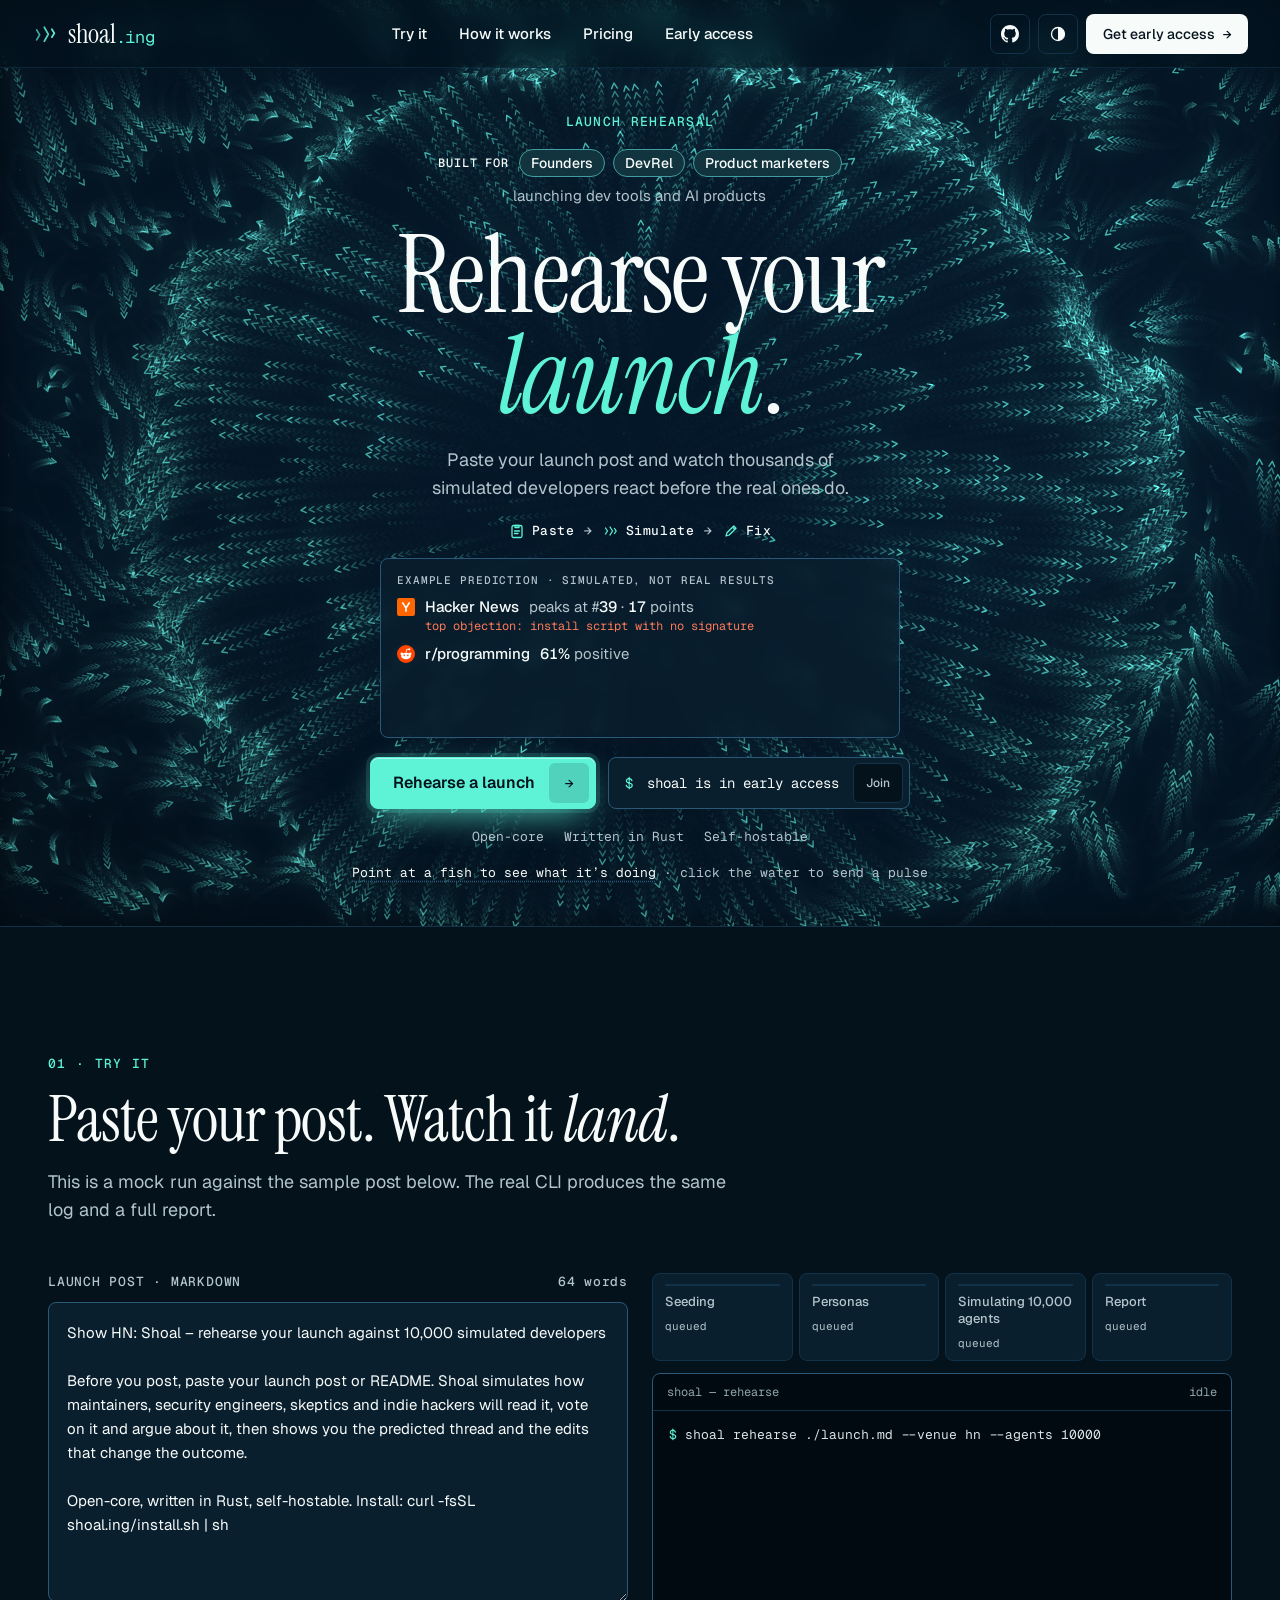
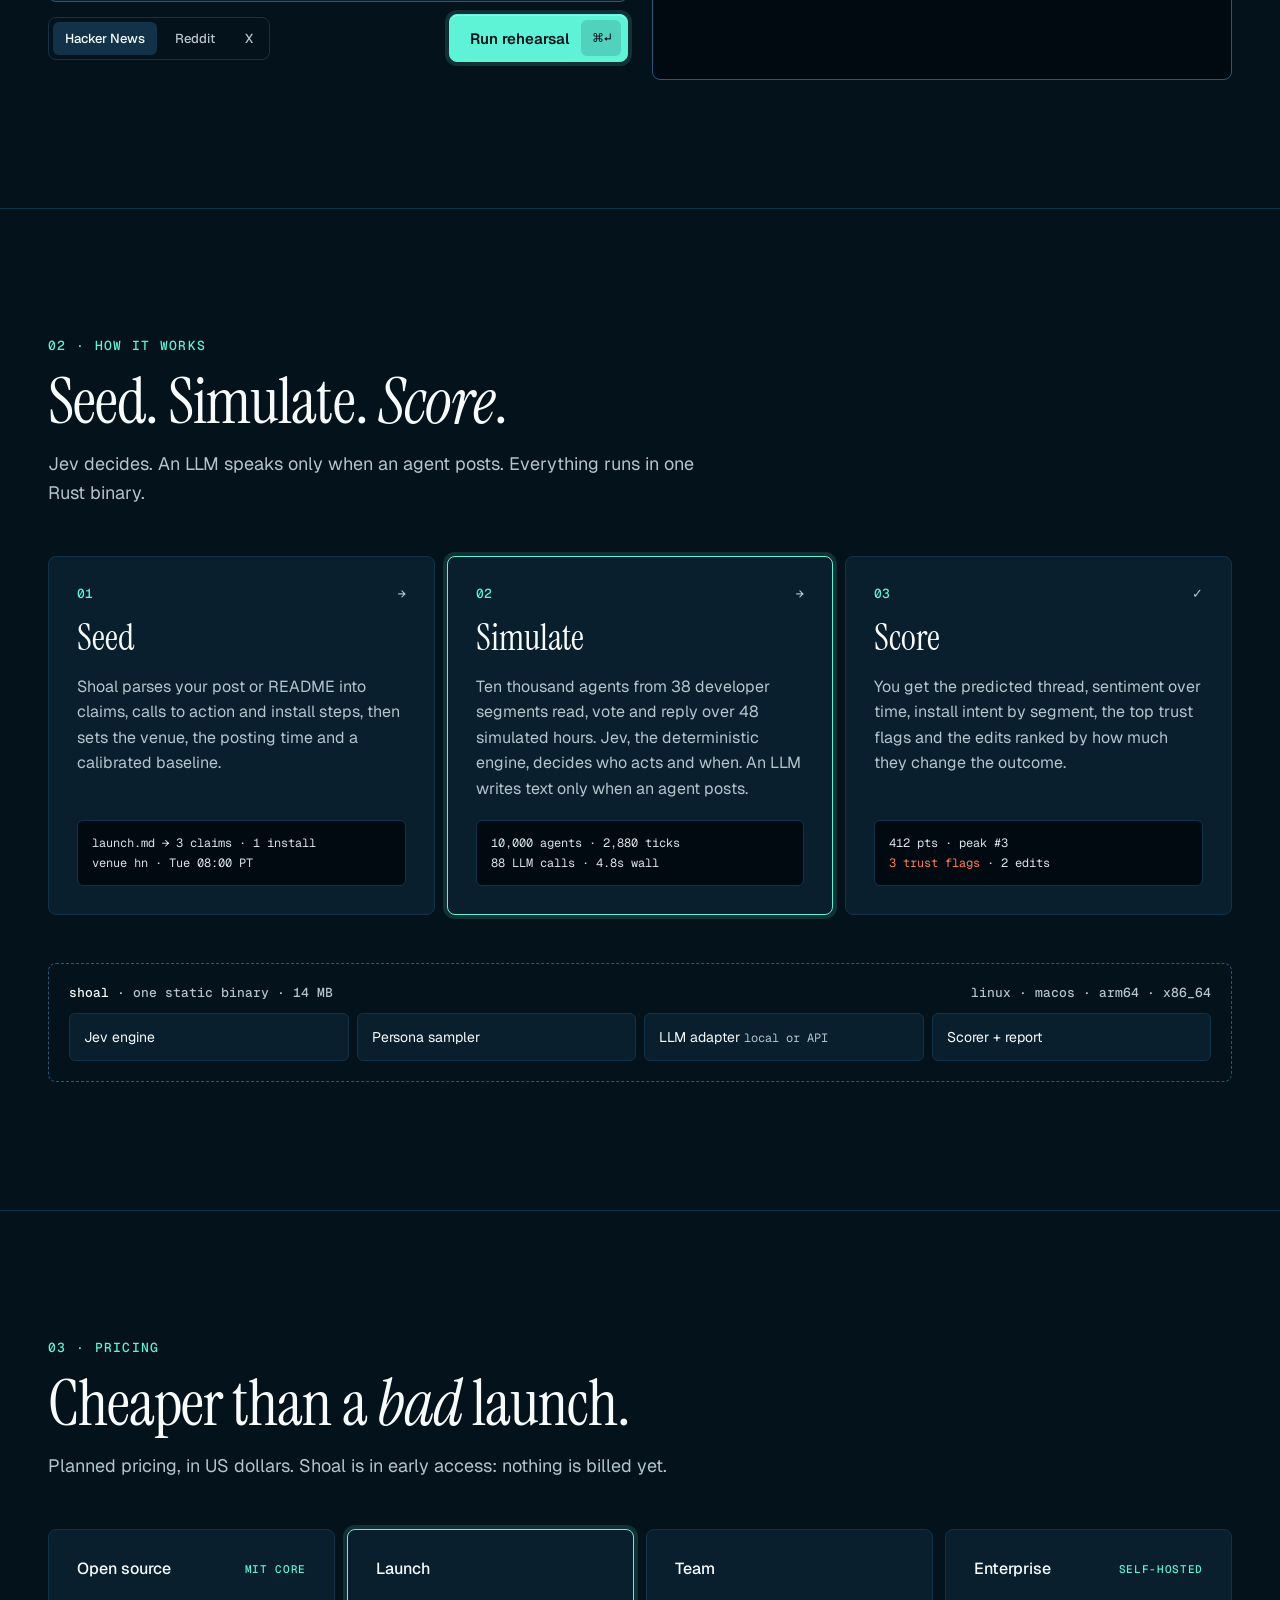
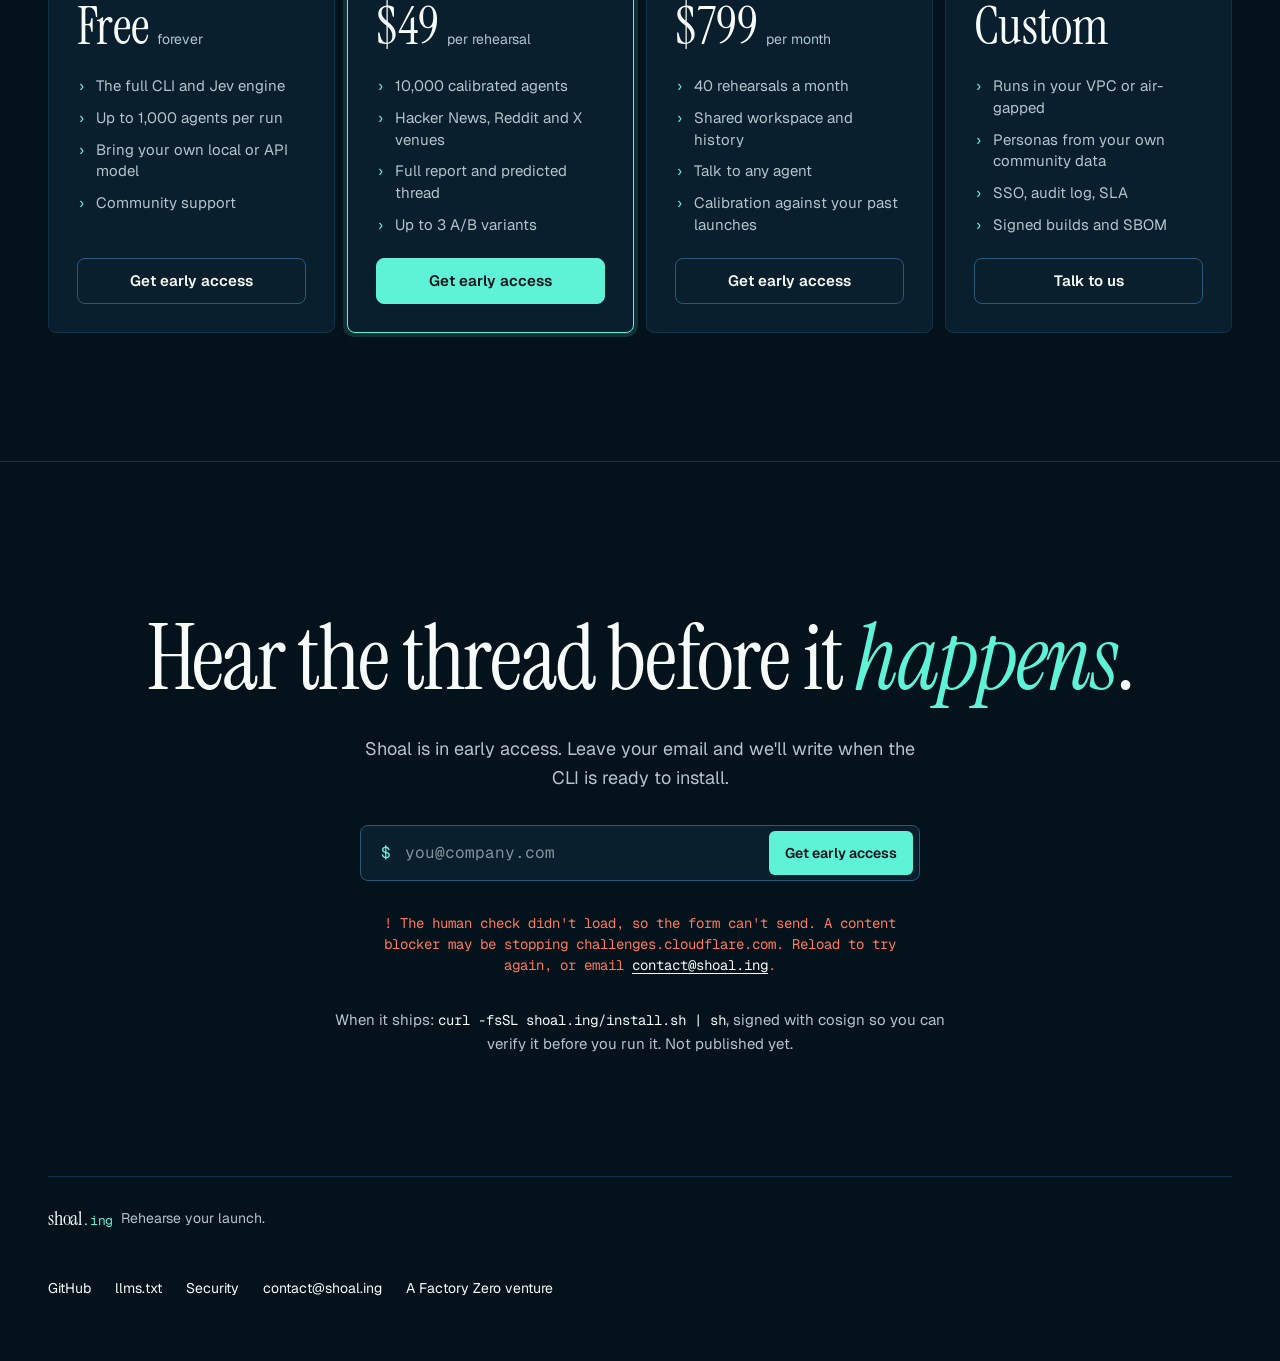
==== commit dd36819c: "Sign-up: "Check your inbox" panel, spinner while sending, clearer errors The Worker now sends a doub" ====
--- a/index.html
+++ b/index.html
@@ -338,13 +338,15 @@
       <label class="sr" for="f-email">Email</label>
       <span class="bio mono signup__prompt" aria-hidden="true">$</span>
       <input id="f-email" name="email" type="email" inputmode="email" autocomplete="email" placeholder="you@company.com" required aria-describedby="e-email">
-      <button class="signup__go" type="submit"><span data-submit-label>Get early access</span></button>
+      <button class="signup__go" type="submit"><span class="spin" aria-hidden="true"></span><span data-submit-label>Get early access</span></button>
     </form>
     <div class="signup__human" role="group" aria-label="Human check" hidden data-captcha></div>
     <p class="signup__err" id="e-email" role="alert" hidden data-form-err></p>
-    <div class="signup__done" role="status" hidden data-done>
-      <p class="kick">YOU'RE ON THE LIST</p>
-      <p>We'll email <span data-done-email></span> when Shoal is ready to install.</p>
+    <div class="signup__done" role="status" aria-live="polite" tabindex="-1" hidden data-done>
+      <p class="kick">CHECK YOUR INBOX</p>
+      <p>We sent a confirmation link to <strong data-done-email></strong>. Click it to hold your place on the Shoal waitlist.</p>
+      <p class="signup__small">It can take a minute — check Spam or Promotions if it isn't there. Already confirmed before? Then you're already on the list; nothing more to do.</p>
+      <p class="signup__small"><button class="signup__again" type="button" data-again>Use a different email</button> · Still nothing? Email <a class="ul" href="mailto:contact@shoal.ing?subject=Shoal%20early%20access">contact@shoal.ing</a>.</p>
     </div>
     <noscript><p class="muted">Or email <a class="ul" href="mailto:contact@shoal.ing?subject=Shoal%20early%20access">contact@shoal.ing</a>.</p></noscript>
     <p class="end__note">When it ships: <span class="mono fg">curl -fsSL shoal.ing/install.sh | sh</span>, signed with cosign so you can verify it before you run it. Not published yet.</p>
--- a/assets/shoal.css
+++ b/assets/shoal.css
@@ -292,6 +292,16 @@
 .signup__err a { color: var(--fg); text-decoration: underline; text-underline-offset: 3px; }
 .signup__done { display: flex; flex-direction: column; gap: 8px; align-items: center; padding: 20px 24px; border: 1px solid var(--bio); border-radius: 8px; background: var(--surface); box-shadow: 0 0 0 4px var(--bioring); font: 400 16px/1.5 var(--sans); }
 .signup__done [data-done-email] { font-family: var(--mono); color: var(--bio); }
+.signup__done { max-width: min(100%, 560px); text-align: center; outline: none; }
+.signup__done [data-done-email] { font-weight: 500; overflow-wrap: anywhere; }
+.signup__small { font: 400 14px/1.5 var(--sans); color: var(--muted); }
+.signup__small a { color: var(--fg); }
+.signup__again { padding: 0; border: 0; background: none; color: var(--bio); font: inherit; text-decoration: underline; text-underline-offset: 3px; cursor: pointer; }
+.signup__go { display: inline-flex; align-items: center; gap: 8px; }
+.signup__go .spin { display: none; width: 14px; height: 14px; border: 2px solid currentColor; border-right-color: transparent; border-radius: 50%; animation: signup-spin .7s linear infinite; }
+.signup__go[aria-busy="true"] .spin { display: inline-block; }
+@keyframes signup-spin { to { transform: rotate(360deg); } }
+@media (prefers-reduced-motion: reduce) { .signup__go[aria-busy="true"] .spin { display: none; } }
 .end__note { max-width: 640px; font: 400 15px/1.6 var(--sans); color: var(--muted); text-wrap: pretty; }
 .end__note .mono { font-size: 14px; overflow-wrap: anywhere; }
 .foot { margin: 120px auto 0; padding-top: 28px; border-top: 1px solid var(--line); display: flex; flex-wrap: wrap; justify-content: space-between; gap: 20px; font: 400 14px var(--sans); color: var(--muted); }
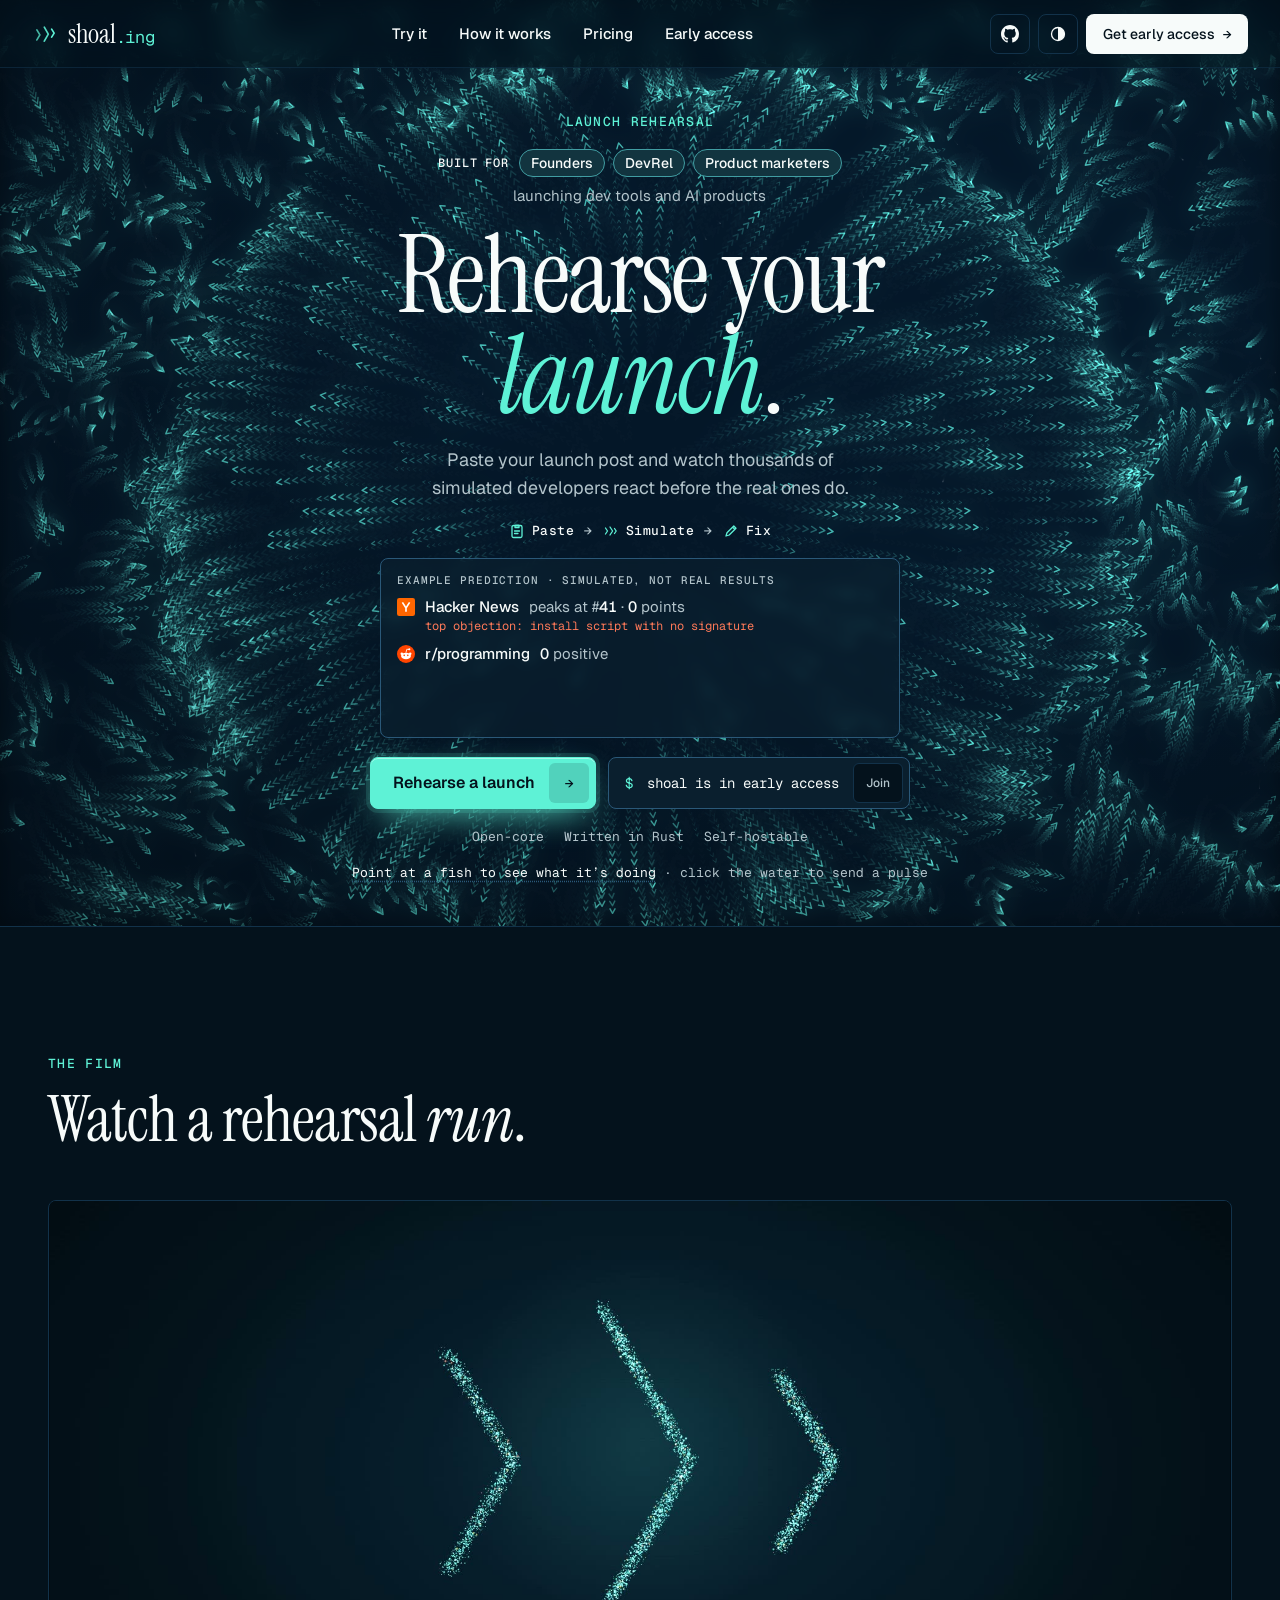
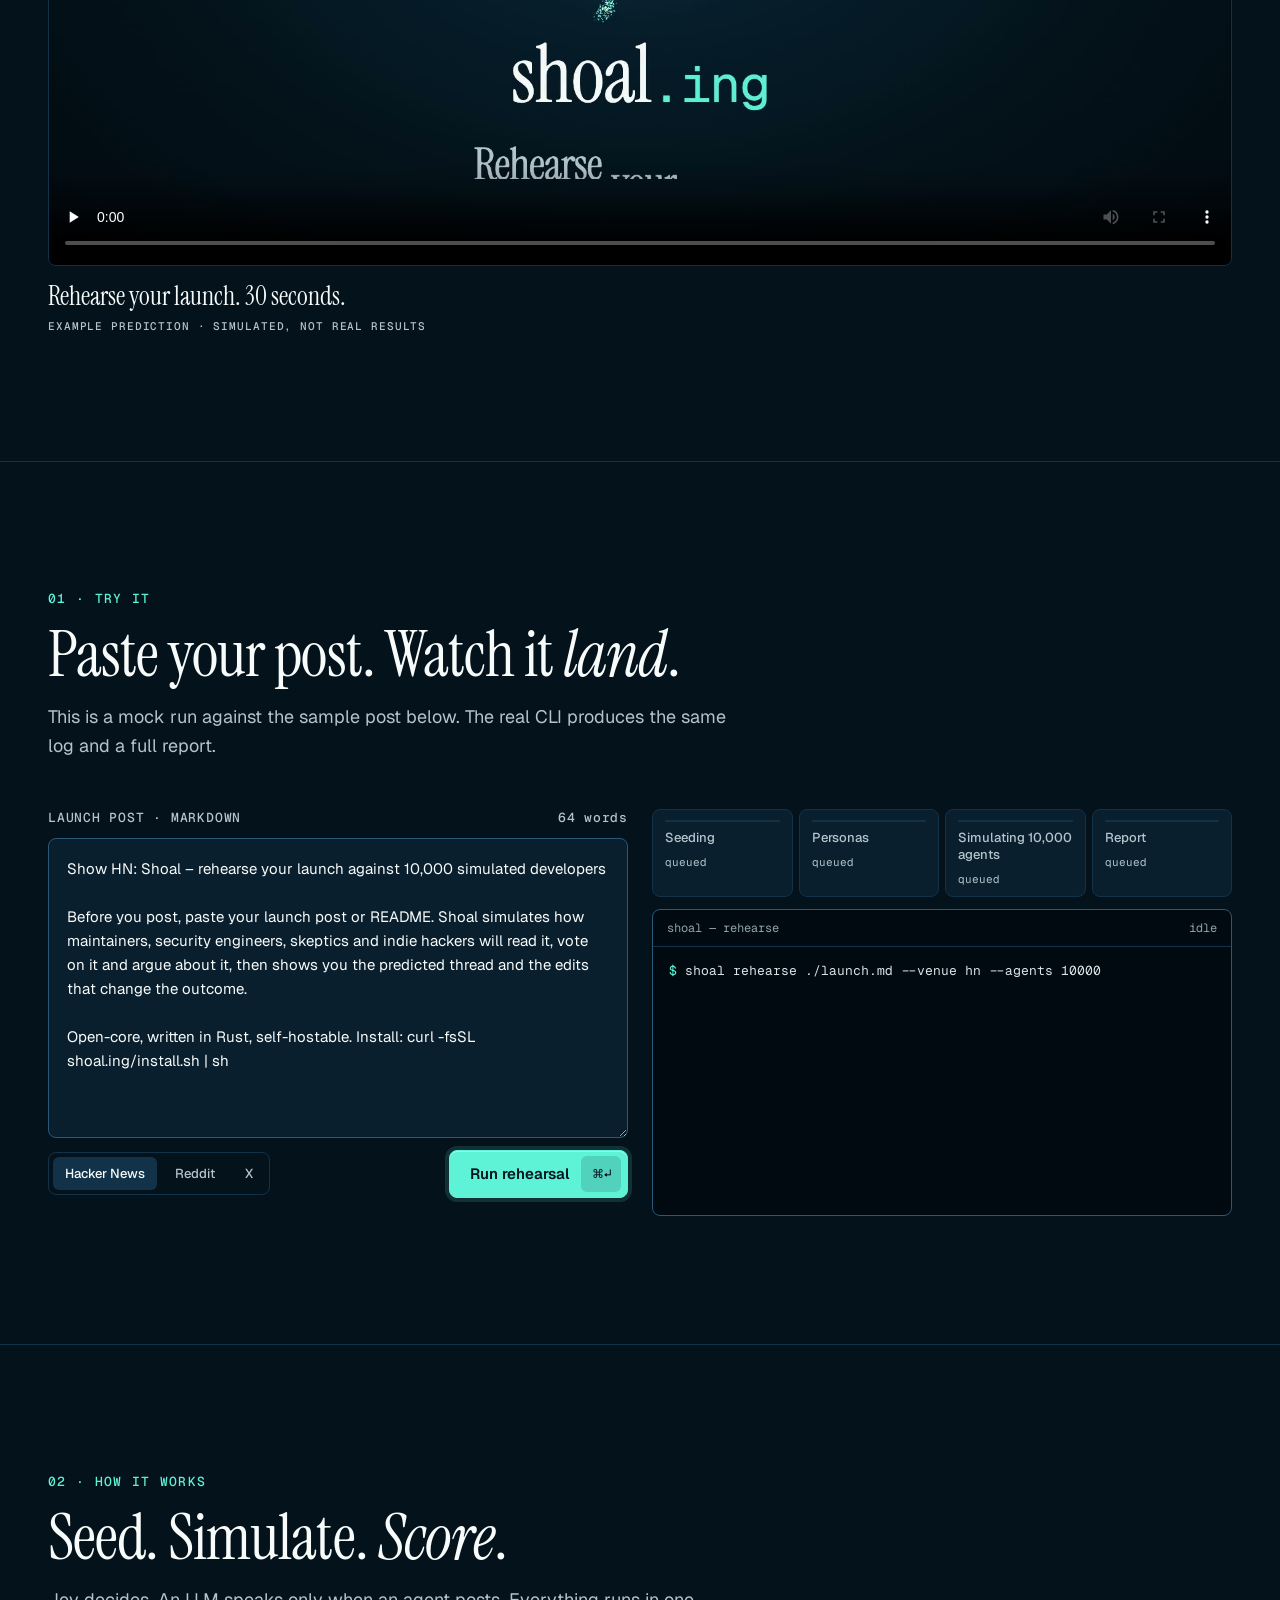
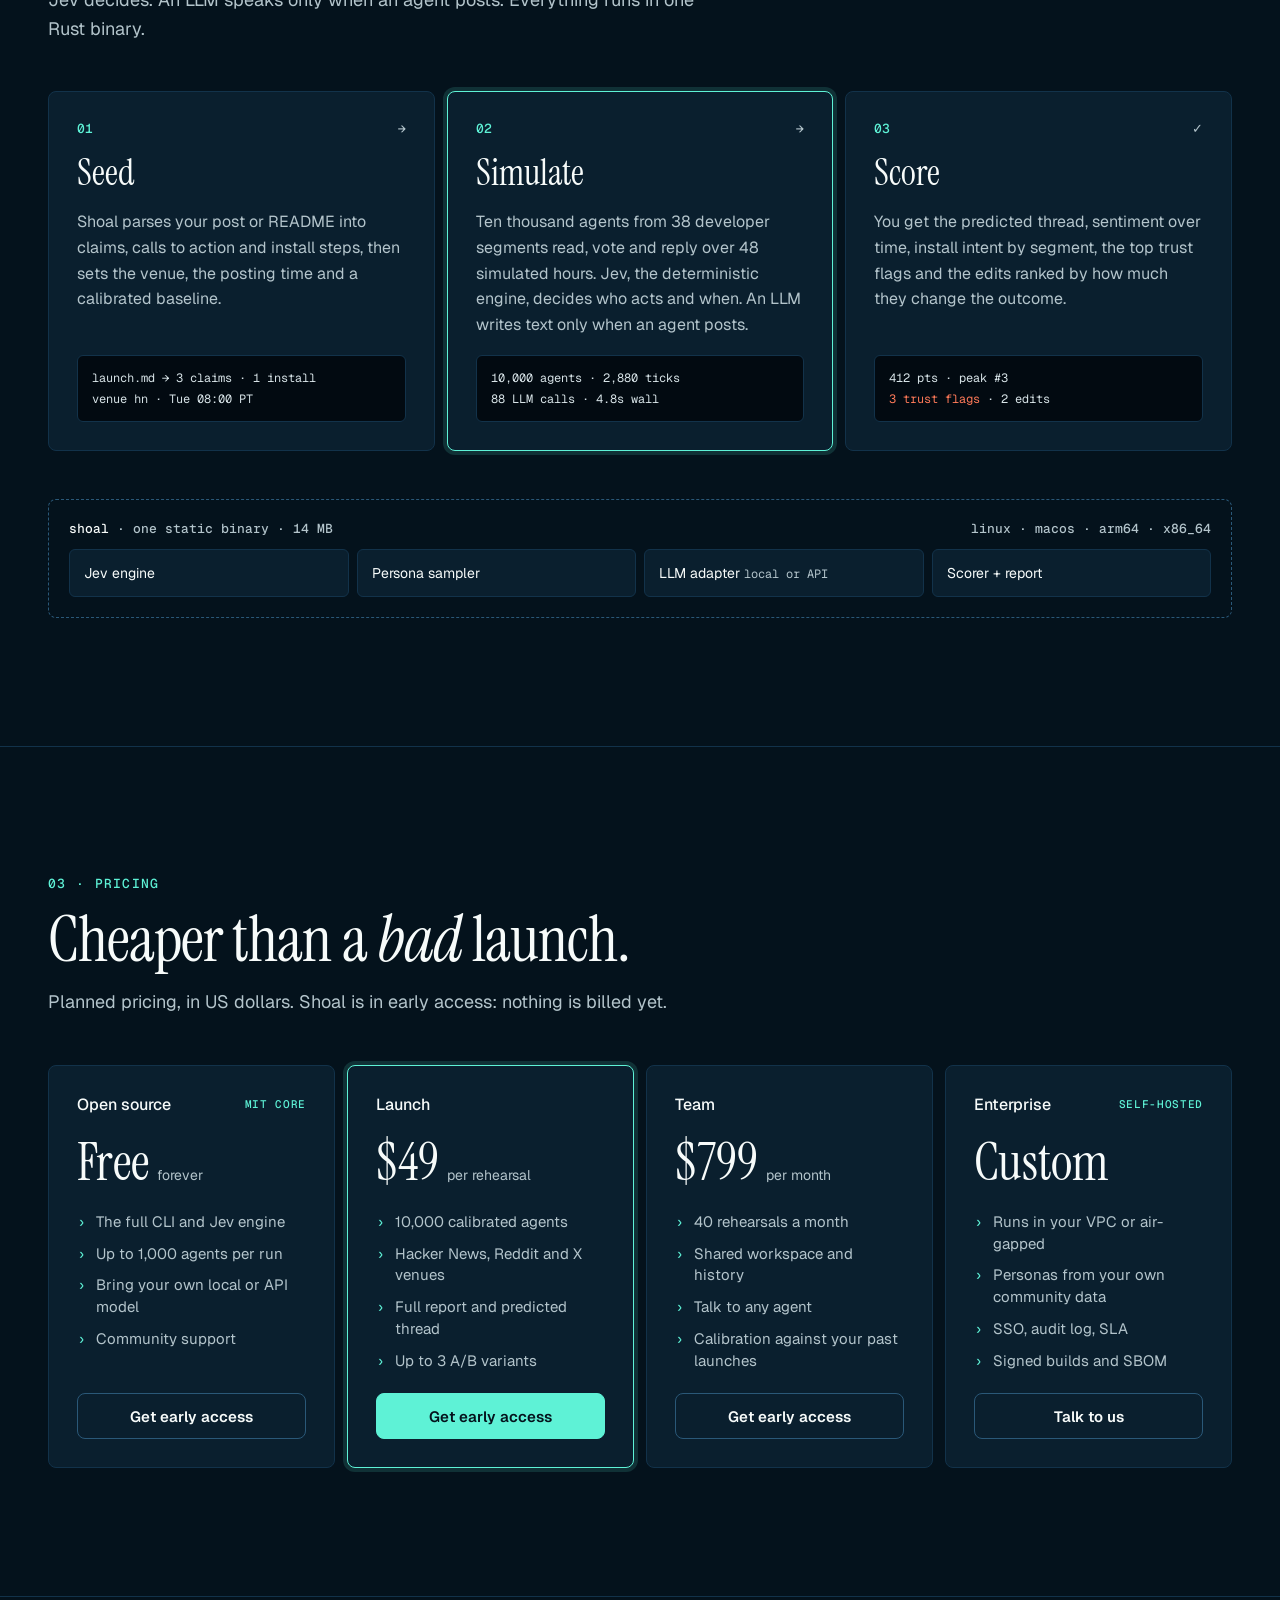
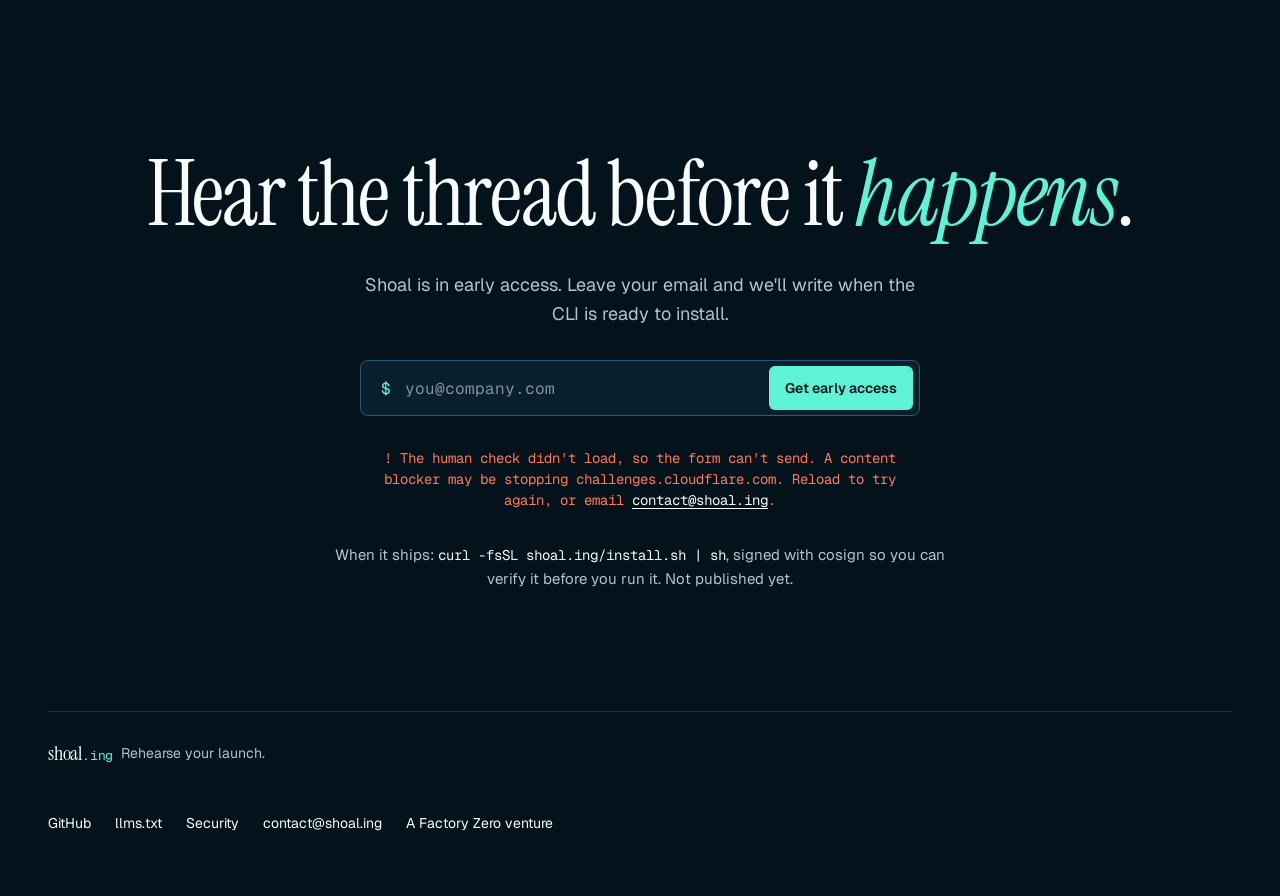
==== commit a65ce6a3: "Add the 30-second film under the hero A new section after the hero plays the film from assets/films/" ====
--- a/index.html
+++ b/index.html
@@ -193,6 +193,26 @@
   </div>
 </header>
 
+<!-- ==================================================================== film -->
+<section class="sec" id="film" aria-labelledby="film-h">
+  <div class="wrap">
+    <div class="sec__head">
+      <p class="kick">THE FILM</p>
+      <h2 class="h2" id="film-h">Watch a rehearsal <em>run</em>.</h2>
+    </div>
+    <figure class="film">
+      <video class="film__video" controls playsinline preload="none" poster="/assets/films/shoal-poster.jpg" width="1920" height="1080" aria-label="Shoal film, 30 seconds: a launch post rehearsed before it is posted">
+        <source src="/assets/films/shoal-film.mp4" type="video/mp4">
+        <p>Your browser cannot play this film. <a href="/assets/films/shoal-film.mp4">Download the MP4</a>.</p>
+      </video>
+      <figcaption class="film__cap">
+        <span class="film__title">Rehearse your launch. 30 seconds.</span>
+        <span class="film__note">EXAMPLE PREDICTION · SIMULATED, NOT REAL RESULTS</span>
+      </figcaption>
+    </figure>
+  </div>
+</section>
+
 <!-- ==================================================================== 01 try -->
 <section class="sec" id="run" aria-labelledby="run-h">
   <div class="wrap">
--- a/assets/shoal.css
+++ b/assets/shoal.css
@@ -205,6 +205,13 @@
 .sec > .wrap { display: flex; flex-direction: column; gap: 48px; }
 .sec__head { display: flex; flex-direction: column; gap: 16px; max-width: 680px; }
 .sec__head--wide { max-width: 720px; }
+
+/* the film, after the hero */
+.film { margin: 0; display: flex; flex-direction: column; gap: 14px; min-width: 0; }
+.film__video { display: block; width: 100%; height: auto; aspect-ratio: 16 / 9; border: 1px solid var(--line); border-radius: 8px; background: var(--term); }
+.film__cap { display: flex; flex-direction: column; gap: 6px; }
+.film__title { font: 400 clamp(20px, 2.2vw, 26px)/1.3 var(--serif); color: var(--fg); text-wrap: balance; }
+.film__note { font: 500 11px var(--mono); letter-spacing: .08em; color: var(--muted); }
 
 /* 01 try it */
 .run { display: grid; grid-template-columns: repeat(auto-fit, minmax(min(100%, 440px), 1fr)); gap: 24px; align-items: start; }
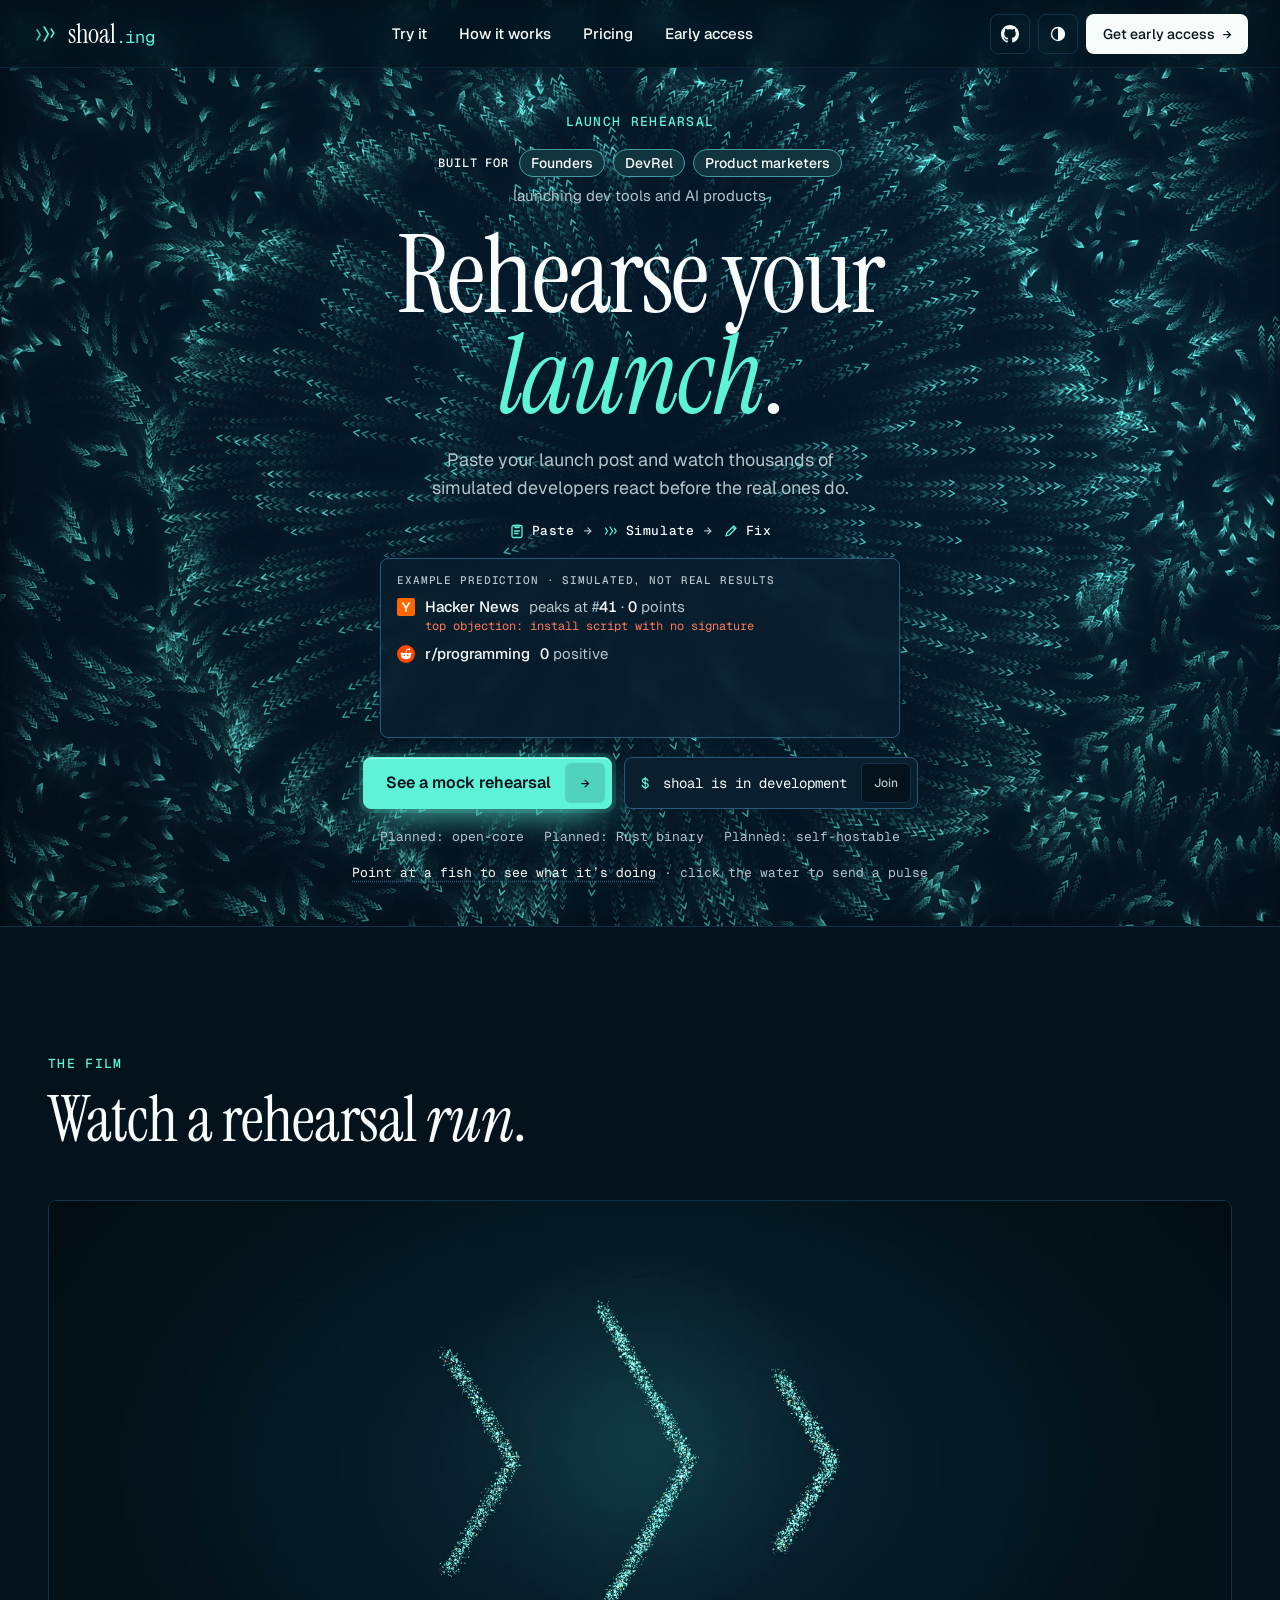
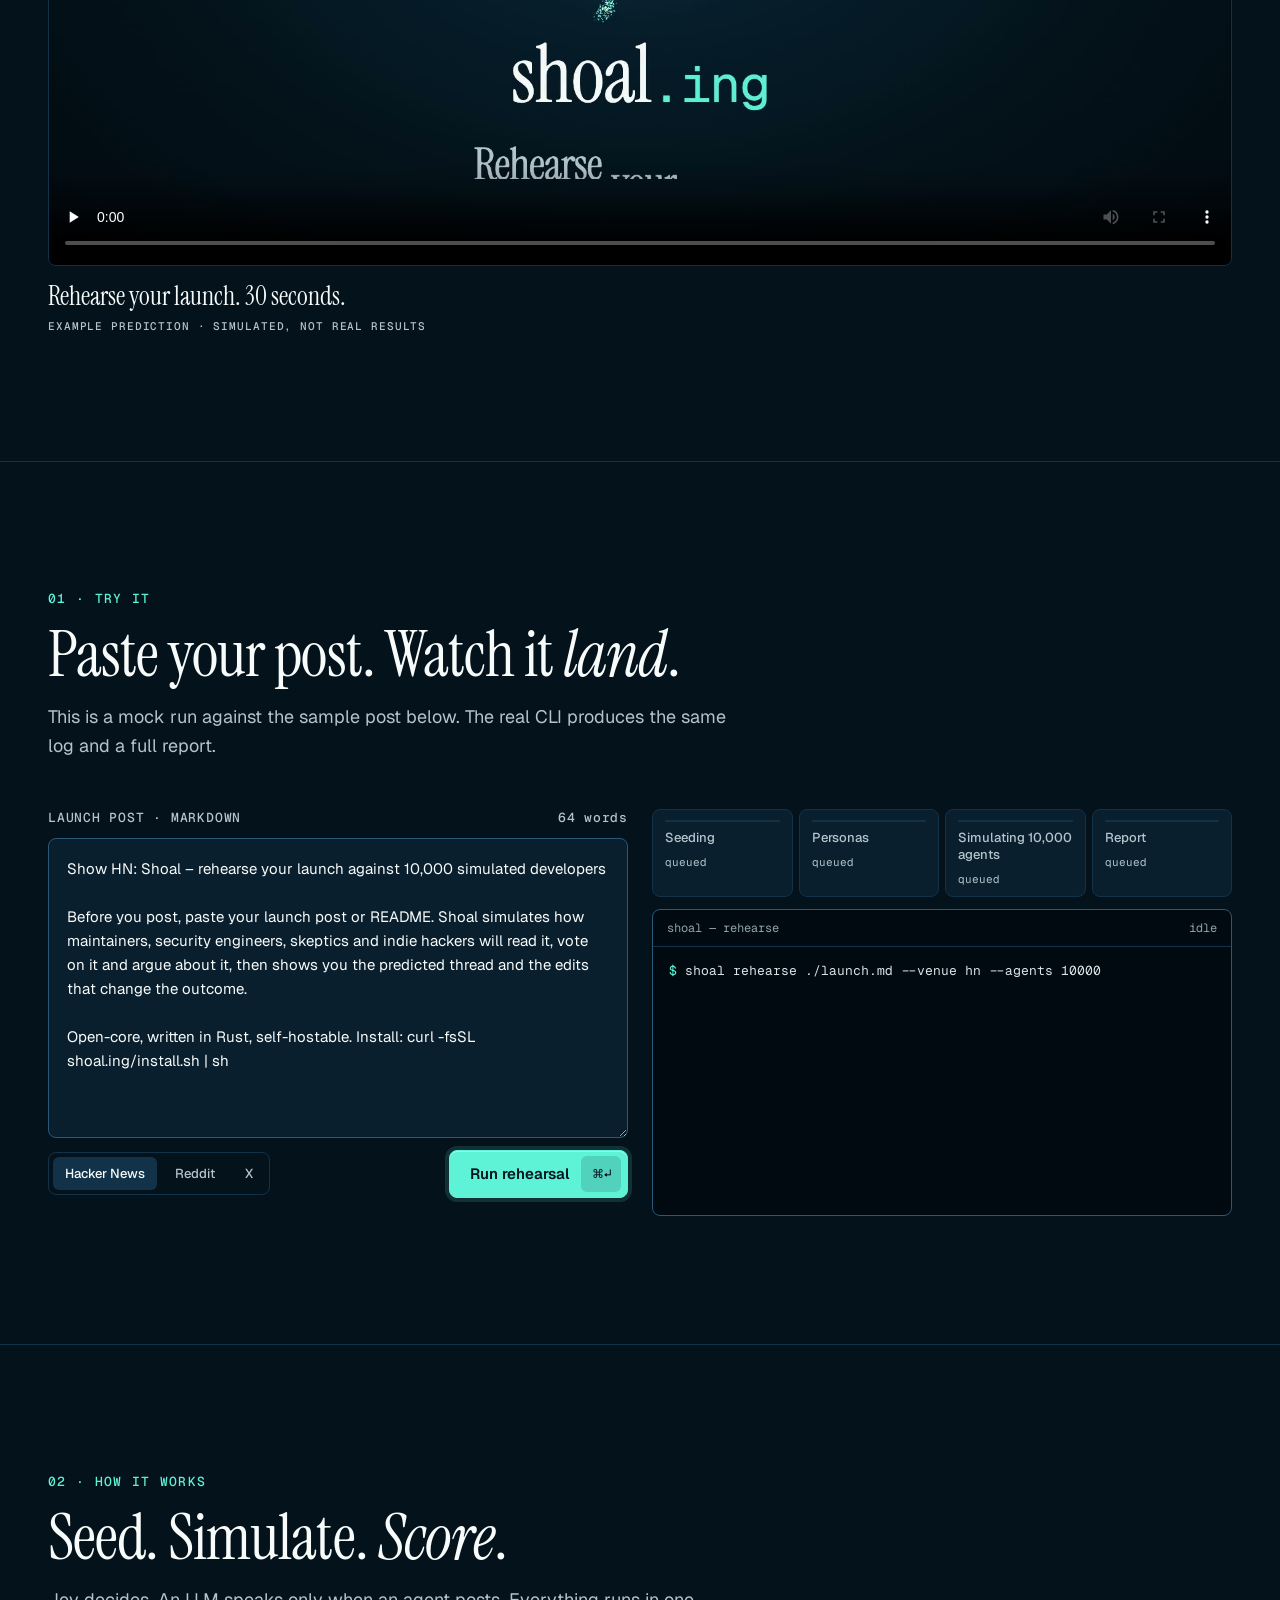
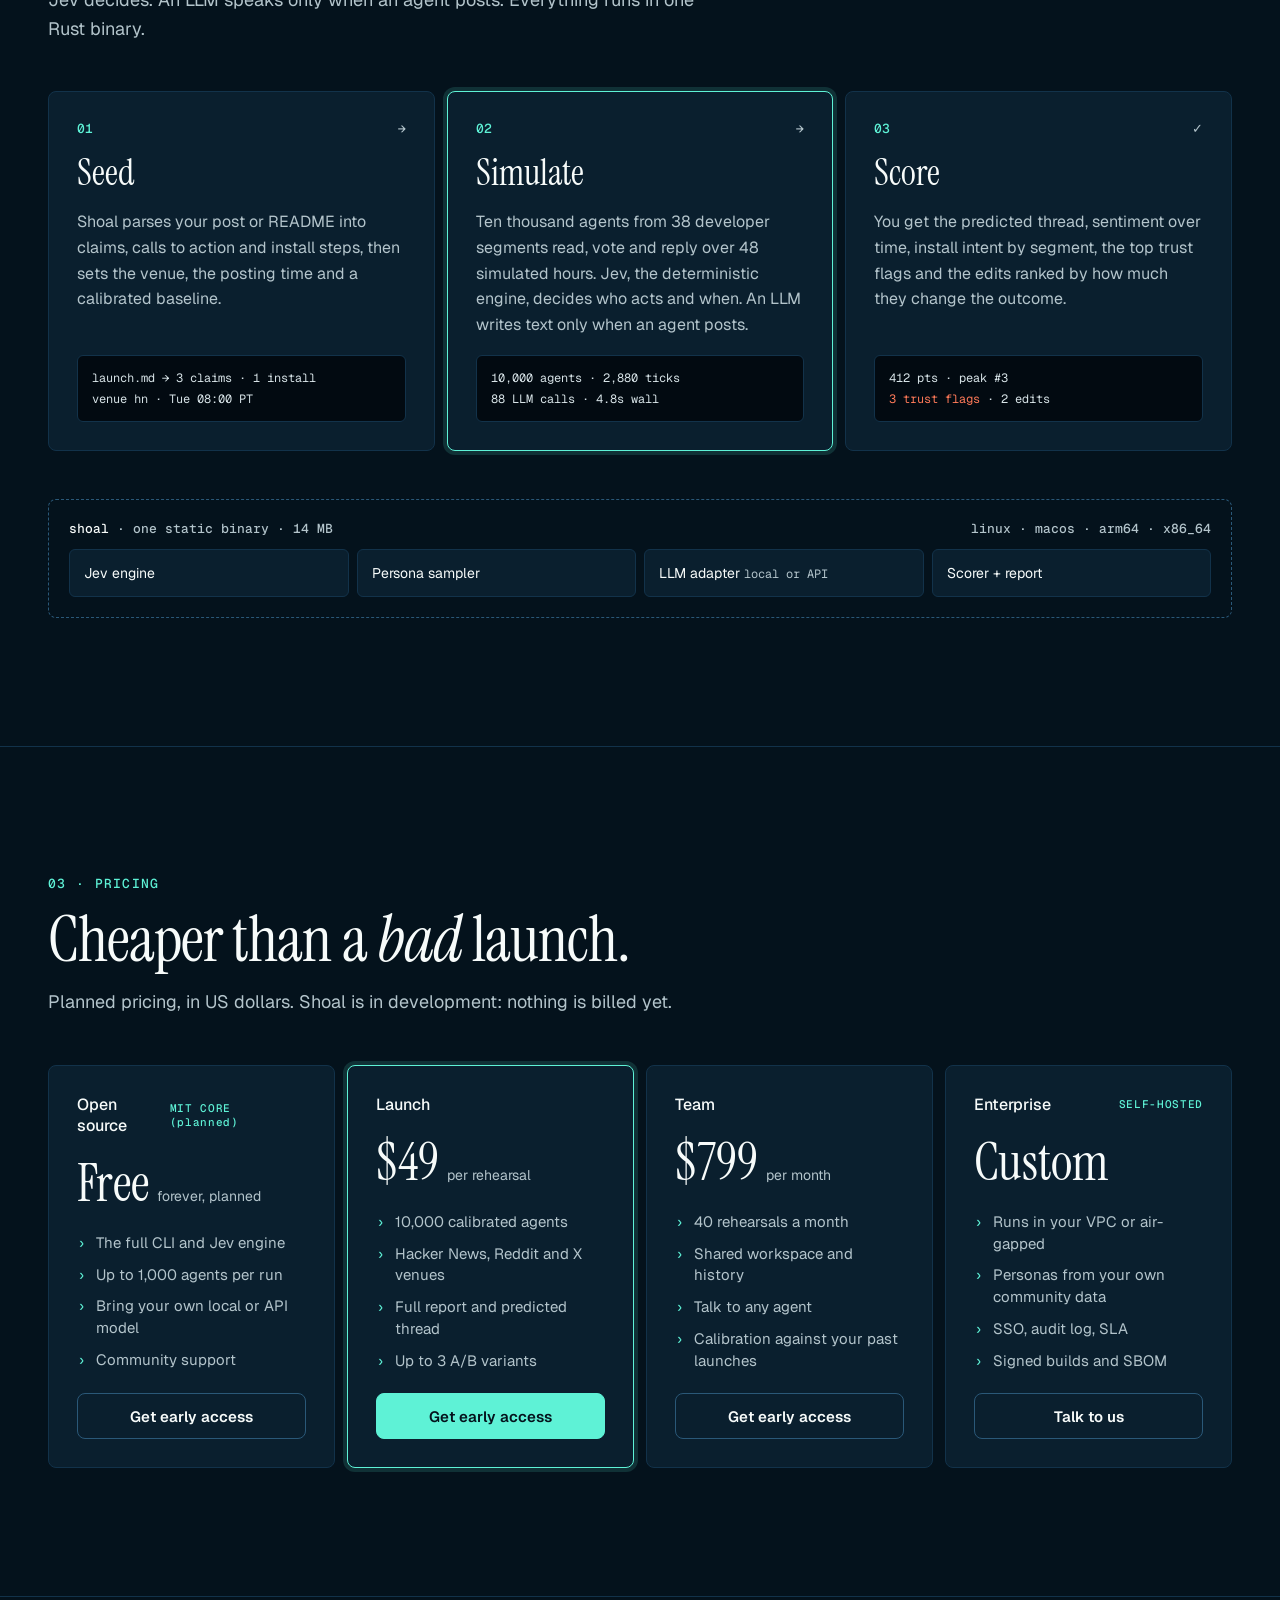
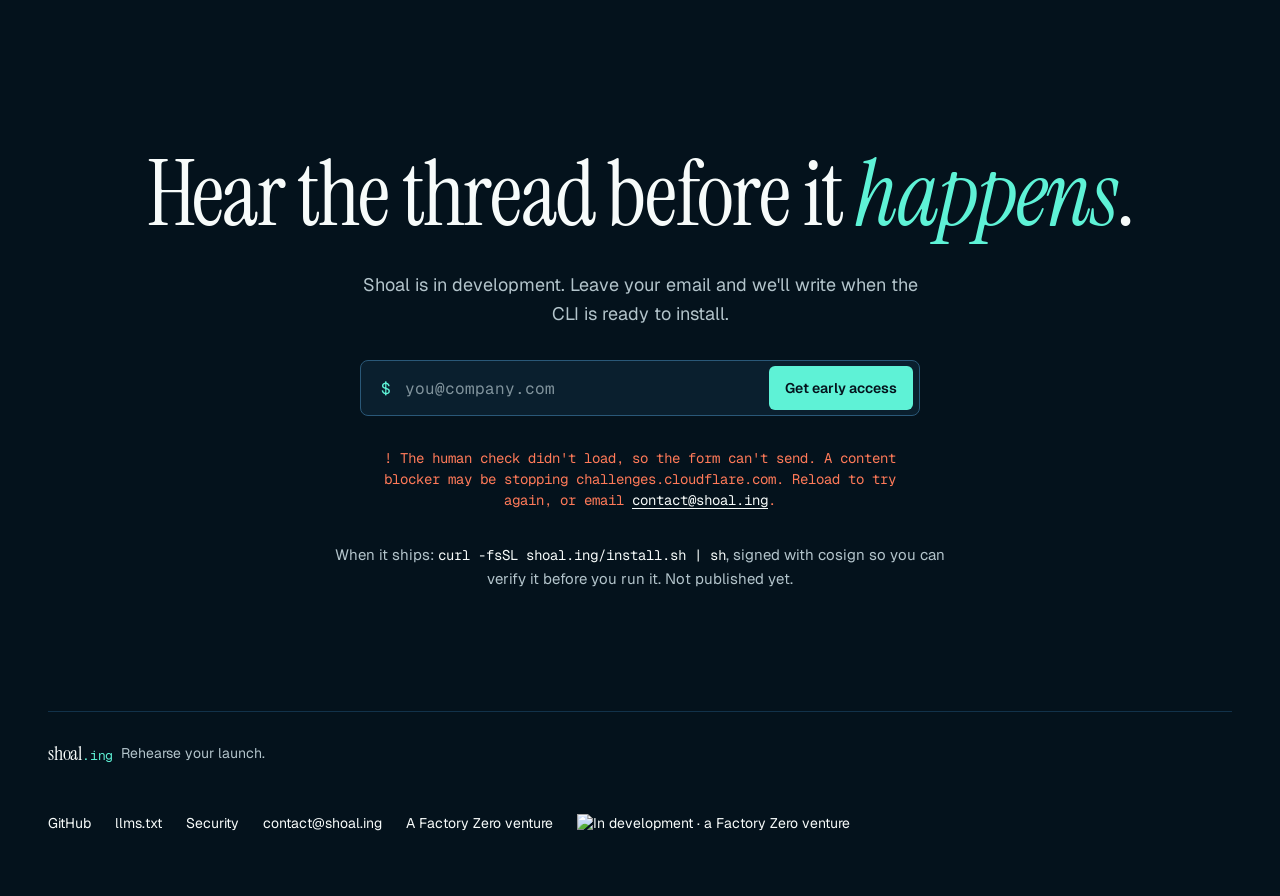
==== commit b905114d: "Copy: match the site to what ships today; Factory Zero status badge Co-authored-by: Colonizer Settle" ====
--- a/index.html
+++ b/index.html
@@ -95,7 +95,7 @@
         "An LLM writes text only when an agent posts; local model or API",
         "Predicted thread, sentiment over time and install intent by segment",
         "Top trust flags and edits ranked by impact",
-        "One static Rust binary, self-hostable"
+        "Planned: one static Rust binary, self-hostable"
       ],
       "offers": [
         { "@type": "Offer", "name": "Open source", "price": "0", "priceCurrency": "USD", "availability": "https://schema.org/PreOrder" },
@@ -185,10 +185,10 @@
       </ul>
     </figure>
     <div class="hero__cta">
-      <a class="btn btn--bio btn--lg" href="#run" data-hero-toggle><span data-hero-label>Rehearse a launch</span><span class="btn__key" data-hero-icon>→</span></a>
-      <a class="btn btn--code btn--lg" href="#access"><span class="bio">$</span>shoal is in early access<span class="btn__tag">Join</span></a>
-    </div>
-    <div class="hero__meta"><span>Open-core</span><span>Written in Rust</span><span>Self-hostable</span></div>
+      <a class="btn btn--bio btn--lg" href="#run" data-hero-toggle><span data-hero-label>See a mock rehearsal</span><span class="btn__key" data-hero-icon>→</span></a>
+      <a class="btn btn--code btn--lg" href="#access"><span class="bio">$</span>shoal is in development<span class="btn__tag">Join</span></a>
+    </div>
+    <div class="hero__meta"><span>Planned: open-core</span><span>Planned: Rust binary</span><span>Planned: self-hostable</span></div>
     <p class="hero__hint js-only"><button class="hero__fishbtn" type="button" aria-describedby="tip-note" data-tip-btn>Point at a fish to see what it&rsquo;s doing</button><span aria-hidden="true"> · </span><span>click the water to send a pulse</span><span class="sr" id="tip-note">Each fish is a simulated developer, not a real person. Press again for another, Escape to close.</span></p>
   </div>
 </header>
@@ -318,12 +318,12 @@
     <div class="sec__head">
       <p class="kick">03 · PRICING</p>
       <h2 class="h2" id="pricing-h">Cheaper than a <em>bad</em> launch.</h2>
-      <p class="lede">Planned pricing, in US dollars. Shoal is in early access: nothing is billed yet.</p>
+      <p class="lede">Planned pricing, in US dollars. Shoal is in development: nothing is billed yet.</p>
     </div>
     <div class="plans">
       <div class="card card--plan">
-        <div class="plan__top"><span class="plan__name">Open source</span><span class="plan__badge">MIT CORE</span></div>
-        <div class="plan__price"><span>Free</span><span>forever</span></div>
+        <div class="plan__top"><span class="plan__name">Open source</span><span class="plan__badge">MIT CORE (planned)</span></div>
+        <div class="plan__price"><span>Free</span><span>forever, planned</span></div>
         <ul class="plan__items"><li>The full CLI and Jev engine</li><li>Up to 1,000 agents per run</li><li>Bring your own local or API model</li><li>Community support</li></ul>
         <a class="btn btn--plan" href="#access">Get early access</a>
       </div>
@@ -353,7 +353,7 @@
 <section class="sec sec--end" id="access" aria-labelledby="access-h">
   <div class="wrap end">
     <h2 class="end__h" id="access-h">Hear the thread before it <em>happens</em>.</h2>
-    <p class="lede lede--center">Shoal is in early access. Leave your email and we'll write when the CLI is ready to install.</p>
+    <p class="lede lede--center">Shoal is in development. Leave your email and we'll write when the CLI is ready to install.</p>
     <form class="signup" action="mailto:contact@shoal.ing" method="post" enctype="text/plain" novalidate aria-label="Early access sign-up" data-form>
       <label class="sr" for="f-email">Email</label>
       <span class="bio mono signup__prompt" aria-hidden="true">$</span>
@@ -379,6 +379,7 @@
       <a href="/.well-known/security.txt">Security</a>
       <a href="mailto:contact@shoal.ing">contact@shoal.ing</a>
       <a href="https://factory0.ventures/">A Factory Zero venture</a>
+      <a href="https://factory0.ventures/ventures/shoal/"><img src="https://factory0.ventures/badge/shoal.svg" alt="In development · a Factory Zero venture" height="22"></a>
     </div>
   </footer>
 </section>
